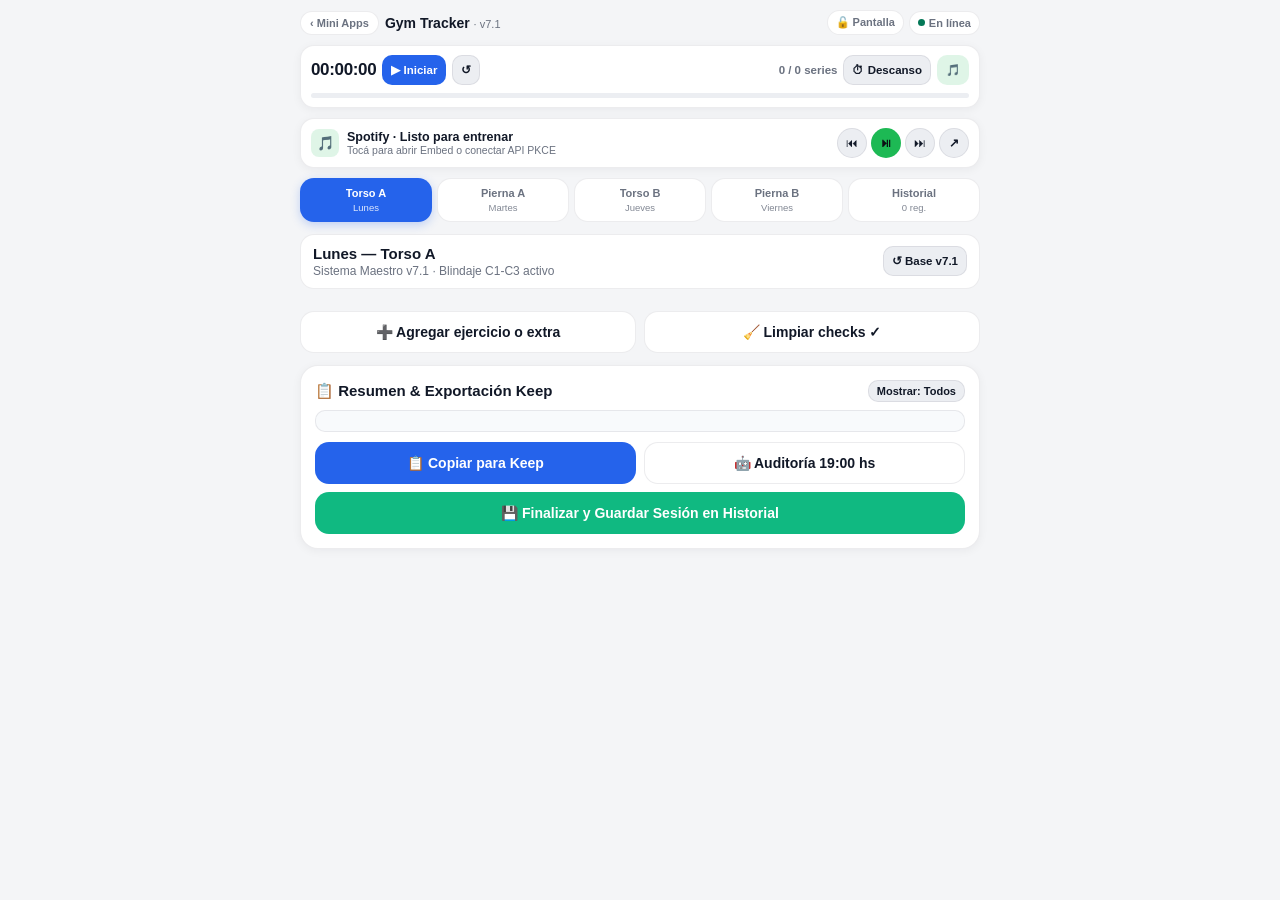
==== gym/index.html @ b0723c04 "Add 1-tap cache reset (?reset=1 and UI button) for MiniApps" ====
<!DOCTYPE html>
<html lang="es">
<head>
  <meta charset="utf-8">
  <meta name="viewport" content="width=device-width, initial-scale=1, maximum-scale=1, user-scalable=no, viewport-fit=cover">
  <meta name="apple-mobile-web-app-capable" content="yes">
  <meta name="apple-mobile-web-app-status-bar-style" content="black-translucent">
  <meta name="apple-mobile-web-app-title" content="Gym v7.1">
  <meta name="theme-color" content="#f4f5f7" media="(prefers-color-scheme: light)">
  <meta name="theme-color" content="#0f1115" media="(prefers-color-scheme: dark)">
  <link rel="apple-touch-icon" sizes="180x180" href="./icons/apple-touch-icon.png">
  <link rel="icon" type="image/svg+xml" href="./icons/icon.svg">
  <link rel="manifest" href="./manifest.json">
  <title>Gym Tracker — Sistema Maestro v7.1</title>
  <style>
    :root {
      --bg: #f4f5f7;
      --surface-bright: #ffffff;
      --surface-dim: #eceef2;
      --surface-card: #f8fafc;
      --on-surface: #111827;
      --on-surface-variant: #6b7280;
      --primary: #2563eb;
      --primary-strong: #1d4ed8;
      --accent-container: #dbeafe;
      --positive: #047857;
      --positive-bright: #10b981;
      --positive-container: #d1fae5;
      --warn: #b45309;
      --warn-container: #fef3c7;
      --error: #dc2626;
      --error-container: #fee2e2;
      --spotify: #1db954;
      --spotify-container: rgba(29, 185, 84, 0.14);
      --border: rgba(17, 24, 39, 0.08);
      --shadow: 0 2px 10px rgba(15, 23, 42, 0.05);
      --r-s: 10px;
      --r-m: 14px;
      --r-l: 18px;
      --r-full: 999px;
    }
    @media (prefers-color-scheme: dark) {
      :root {
        --bg: #0f1115;
        --surface-bright: #1a1d24;
        --surface-dim: #252932;
        --surface-card: #14171d;
        --on-surface: #f3f4f6;
        --on-surface-variant: #9ca3af;
        --primary: #60a5fa;
        --primary-strong: #3b82f6;
        --accent-container: rgba(37, 99, 235, 0.22);
        --positive: #34d399;
        --positive-bright: #10b981;
        --positive-container: rgba(6, 78, 59, 0.65);
        --warn: #fbbf24;
        --warn-container: rgba(180, 83, 9, 0.25);
        --error: #f87171;
        --error-container: rgba(127, 29, 29, 0.55);
        --spotify: #1ed760;
        --spotify-container: rgba(30, 215, 96, 0.16);
        --border: rgba(255, 255, 255, 0.08);
        --shadow: 0 4px 16px rgba(0, 0, 0, 0.35);
      }
    }

    * {
      box-sizing: border-box;
      -webkit-tap-highlight-color: transparent;
    }

    html, body {
      touch-action: manipulation;
      margin: 0;
      min-height: 100%;
      max-width: 100%;
      overflow-x: hidden;
      background: var(--bg);
      color: var(--on-surface);
      font-family: -apple-system, BlinkMacSystemFont, 'SF Pro Text', 'Segoe UI', Roboto, sans-serif;
    }

    body {
      padding:
        max(10px, env(safe-area-inset-top))
        max(10px, env(safe-area-inset-right))
        calc(108px + env(safe-area-inset-bottom))
        max(10px, env(safe-area-inset-left));
      -webkit-user-select: none;
      user-select: none;
    }

    input, textarea, select, pre {
      font-family: inherit;
      -webkit-user-select: text;
      user-select: text;
    }

    /* Prevent iOS Safari zoom on input focus */
    input, textarea, select {
      font-size: 16px;
      max-width: 100%;
    }

    .app-shell {
      width: 100%;
      max-width: 680px;
      margin: 0 auto;
    }

    /* Topbar */
    .topbar {
      display: flex;
      align-items: center;
      justify-content: space-between;
      gap: 6px;
      margin-bottom: 10px;
      min-width: 0;
    }
    .topbar-left {
      display: flex;
      align-items: center;
      gap: 6px;
      min-width: 0;
      flex: 1 1 0%;
    }
    .back-link {
      display: inline-flex;
      align-items: center;
      gap: 3px;
      padding: 5px 9px;
      border-radius: var(--r-full);
      background: var(--surface-bright);
      border: 1px solid var(--border);
      color: var(--on-surface-variant);
      text-decoration: none;
      font-size: 11px;
      font-weight: 600;
      flex-shrink: 0;
    }
    .app-heading {
      font-size: 14px;
      font-weight: 700;
      white-space: nowrap;
      overflow: hidden;
      text-overflow: ellipsis;
      min-width: 0;
    }
    .app-heading span {
      color: var(--on-surface-variant);
      font-weight: 500;
      font-size: 11px;
    }
    .topbar-right {
      display: flex;
      align-items: center;
      gap: 5px;
      flex-shrink: 0;
    }
    .pill-btn, .offline-pill {
      display: inline-flex;
      align-items: center;
      gap: 4px;
      padding: 5px 8px;
      border-radius: var(--r-full);
      background: var(--surface-bright);
      border: 1px solid var(--border);
      font-size: 11px;
      font-weight: 650;
      color: var(--on-surface-variant);
      cursor: pointer;
      white-space: nowrap;
    }
    .pill-btn.active {
      background: var(--positive-container);
      color: var(--positive);
      border-color: transparent;
    }
    .offline-dot {
      width: 7px;
      height: 7px;
      border-radius: 50%;
      background: var(--positive);
      flex-shrink: 0;
    }

    /* Sticky Session HUD */
    .session-hud {
      position: sticky;
      top: max(6px, env(safe-area-inset-top));
      z-index: 30;
      background: var(--surface-bright);
      border: 1px solid var(--border);
      border-radius: var(--r-m);
      padding: 9px 10px;
      margin-bottom: 10px;
      box-shadow: var(--shadow);
      backdrop-filter: blur(12px);
      max-width: 100%;
    }
    .hud-row {
      display: flex;
      align-items: center;
      justify-content: space-between;
      gap: 6px;
      flex-wrap: wrap;
    }
    .hud-timer-box {
      display: flex;
      align-items: center;
      gap: 6px;
    }
    .hud-clock {
      font-variant-numeric: tabular-nums;
      font-size: 17px;
      font-weight: 800;
      letter-spacing: -0.02em;
      color: var(--on-surface);
    }
    .hud-clock.running {
      color: var(--positive);
    }
    .hud-btn {
      border: 1px solid var(--border);
      background: var(--surface-dim);
      color: var(--on-surface);
      border-radius: var(--r-s);
      padding: 5px 8px;
      font-size: 11.5px;
      font-weight: 700;
      cursor: pointer;
      min-height: 30px;
      display: inline-flex;
      align-items: center;
      gap: 4px;
      white-space: nowrap;
    }
    .hud-btn.primary {
      background: var(--primary);
      color: #ffffff;
      border-color: transparent;
    }
    .hud-btn.spotify-mini {
      background: var(--spotify-container);
      color: var(--spotify);
      border-color: transparent;
    }
    .hud-stats {
      display: flex;
      align-items: center;
      gap: 6px;
      font-size: 11.5px;
      font-weight: 650;
      color: var(--on-surface-variant);
    }
    .hud-progress-track {
      height: 5px;
      background: var(--surface-dim);
      border-radius: var(--r-full);
      margin-top: 8px;
      overflow: hidden;
    }
    .hud-progress-fill {
      height: 100%;
      width: 0%;
      background: linear-gradient(90deg, var(--primary), var(--positive-bright));
      border-radius: var(--r-full);
      transition: width 0.25s ease;
    }

    /* Spotify Collapsible Drawer */
    .spotify-card {
      background: var(--surface-bright);
      border: 1px solid var(--border);
      border-radius: var(--r-m);
      padding: 9px 10px;
      margin-bottom: 10px;
      box-shadow: var(--shadow);
      max-width: 100%;
    }
    .spotify-bar {
      display: flex;
      align-items: center;
      justify-content: space-between;
      gap: 6px;
      min-width: 0;
    }
    .spotify-info {
      display: flex;
      align-items: center;
      gap: 8px;
      min-width: 0;
      flex: 1 1 0%;
    }
    .spotify-badge {
      width: 28px;
      height: 28px;
      border-radius: 8px;
      background: var(--spotify-container);
      color: var(--spotify);
      display: grid;
      place-items: center;
      font-size: 14px;
      flex-shrink: 0;
      overflow: hidden;
    }
    .spotify-badge img {
      width: 100%;
      height: 100%;
      object-fit: cover;
    }
    .spotify-meta {
      min-width: 0;
      flex: 1 1 0%;
    }
    .spotify-track {
      font-size: 12.5px;
      font-weight: 700;
      white-space: nowrap;
      overflow: hidden;
      text-overflow: ellipsis;
    }
    .spotify-sub {
      font-size: 10.5px;
      color: var(--on-surface-variant);
      white-space: nowrap;
      overflow: hidden;
      text-overflow: ellipsis;
    }
    .spotify-controls {
      display: flex;
      align-items: center;
      gap: 4px;
      flex-shrink: 0;
    }
    .sp-btn {
      width: 30px;
      height: 30px;
      border-radius: var(--r-full);
      border: 1px solid var(--border);
      background: var(--surface-dim);
      color: var(--on-surface);
      font-size: 12px;
      display: grid;
      place-items: center;
      cursor: pointer;
    }
    .sp-btn.play {
      background: var(--spotify);
      color: #0b0f14;
      border-color: transparent;
      font-weight: 800;
    }
    .sp-drawer {
      display: none;
      margin-top: 10px;
      padding-top: 10px;
      border-top: 1px solid var(--border);
    }
    .sp-drawer.open {
      display: block;
    }
    .sp-tabs {
      display: grid;
      grid-template-columns: repeat(3, 1fr);
      gap: 6px;
      margin-bottom: 10px;
    }
    .sp-tab {
      padding: 7px 6px;
      border-radius: var(--r-s);
      border: 1px solid var(--border);
      background: var(--surface-dim);
      color: var(--on-surface-variant);
      font-size: 11px;
      font-weight: 700;
      text-align: center;
      cursor: pointer;
    }
    .sp-tab.active {
      background: var(--spotify-container);
      color: var(--spotify);
      border-color: transparent;
    }
    .sp-panel {
      display: none;
      font-size: 12px;
      color: var(--on-surface-variant);
      line-height: 1.45;
    }
    .sp-panel.active {
      display: block;
    }
    .sp-input-row {
      display: flex;
      gap: 6px;
      margin: 8px 0;
    }
    .text-input {
      width: 100%;
      padding: 9px 11px;
      border-radius: var(--r-s);
      border: 1px solid var(--border);
      background: var(--surface-dim);
      color: var(--on-surface);
      font-size: 16px;
    }

    /* Day Navigation Tabs */
    .day-tabs {
      display: grid;
      grid-template-columns: repeat(5, minmax(0, 1fr));
      gap: 5px;
      margin-bottom: 12px;
      max-width: 100%;
    }
    .day-tab {
      display: flex;
      flex-direction: column;
      align-items: center;
      justify-content: center;
      padding: 8px 2px;
      border-radius: var(--r-m);
      border: 1px solid var(--border);
      background: var(--surface-bright);
      color: var(--on-surface-variant);
      cursor: pointer;
      min-width: 0;
      transition: transform 0.1s ease;
    }
    .day-tab:active {
      transform: scale(0.97);
    }
    .day-tab.active {
      background: var(--primary);
      color: #ffffff;
      border-color: transparent;
      box-shadow: 0 3px 10px rgba(37, 99, 235, 0.25);
    }
    .day-tab-title {
      font-size: 11px;
      font-weight: 750;
      line-height: 1.15;
      white-space: nowrap;
      overflow: hidden;
      text-overflow: ellipsis;
      max-width: 100%;
    }
    .day-tab-sub {
      font-size: 9.5px;
      opacity: 0.85;
      margin-top: 2px;
      white-space: nowrap;
    }

    /* Day Subheader */
    .day-banner {
      display: flex;
      align-items: center;
      justify-content: space-between;
      gap: 8px;
      background: var(--surface-bright);
      border: 1px solid var(--border);
      border-radius: var(--r-m);
      padding: 10px 12px;
      margin-bottom: 10px;
      min-width: 0;
    }
    .day-banner > div:first-child {
      min-width: 0;
      flex: 1 1 0%;
    }
    .day-banner h2 {
      margin: 0;
      font-size: 15px;
      font-weight: 800;
    }
    .day-banner p {
      margin: 2px 0 0;
      font-size: 12px;
      color: var(--on-surface-variant);
    }
    .day-actions {
      display: flex;
      gap: 6px;
      flex-shrink: 0;
    }

    /* Exercise Card */
    .ex-list {
      display: flex;
      flex-direction: column;
      gap: 10px;
    }
    .ex-card {
      background: var(--surface-bright);
      border: 1px solid var(--border);
      border-radius: var(--r-l);
      padding: 12px;
      box-shadow: var(--shadow);
      max-width: 100%;
      min-width: 0;
      transition: border-color 0.2s ease;
    }
    .ex-card.completed {
      border-color: var(--positive);
    }
    .ex-card.posture-card {
      border-left: 4px solid var(--primary);
    }
    .ex-header {
      display: flex;
      align-items: flex-start;
      justify-content: space-between;
      gap: 6px;
      min-width: 0;
    }
    .ex-title-wrap {
      display: flex;
      align-items: flex-start;
      gap: 8px;
      min-width: 0;
      flex: 1 1 0%;
    }
    .ex-order {
      min-width: 26px;
      height: 26px;
      border-radius: 8px;
      background: var(--accent-container);
      color: var(--primary);
      font-size: 11.5px;
      font-weight: 800;
      display: grid;
      place-items: center;
      flex-shrink: 0;
      margin-top: 1px;
    }
    .ex-card.completed .ex-order {
      background: var(--positive-container);
      color: var(--positive);
    }
    .ex-name-group {
      min-width: 0;
      flex: 1 1 0%;
      width: 0;
    }
    .ex-select {
      width: 100%;
      max-width: 100%;
      min-width: 0;
      background: transparent;
      border: none;
      padding: 0;
      color: var(--on-surface);
      font-size: 16px;
      font-weight: 800;
      line-height: 1.25;
      cursor: pointer;
      appearance: auto;
      text-overflow: ellipsis;
      overflow: hidden;
      white-space: nowrap;
    }
    .ex-summary-line {
      display: flex;
      align-items: center;
      flex-wrap: wrap;
      gap: 6px;
      margin-top: 4px;
    }
    .notation-badge {
      display: inline-flex;
      align-items: center;
      padding: 2px 8px;
      border-radius: var(--r-full);
      background: var(--surface-dim);
      color: var(--on-surface);
      font-size: 11px;
      font-weight: 750;
      font-variant-numeric: tabular-nums;
    }
    .ex-card.completed .notation-badge {
      background: var(--positive-container);
      color: var(--positive);
    }
    .bio-badge {
      display: inline-flex;
      align-items: center;
      padding: 2px 7px;
      border-radius: var(--r-full);
      background: var(--warn-container);
      color: var(--warn);
      font-size: 11px;
      font-weight: 700;
    }
    .ex-menu-btns {
      display: flex;
      gap: 4px;
      flex-shrink: 0;
    }
    .icon-mini-btn {
      width: 30px;
      height: 30px;
      border-radius: 8px;
      border: 1px solid var(--border);
      background: var(--surface-dim);
      color: var(--on-surface-variant);
      font-size: 13px;
      display: grid;
      place-items: center;
      cursor: pointer;
    }

    /* Variants Chips */
    .variant-strip {
      display: flex;
      flex-wrap: wrap;
      gap: 6px;
      margin-top: 9px;
    }
    .chip {
      padding: 6px 10px;
      border-radius: var(--r-full);
      border: 1px solid var(--border);
      background: var(--surface-dim);
      color: var(--on-surface-variant);
      font-size: 12px;
      font-weight: 650;
      cursor: pointer;
      line-height: 1.1;
    }
    .chip.active {
      background: var(--accent-container);
      color: var(--primary);
      border-color: var(--primary);
    }

    /* Ghost & Overload Coach Banner */
    .ghost-box {
      margin-top: 9px;
      padding: 8px 10px;
      border-radius: var(--r-s);
      background: var(--surface-card);
      border: 1px solid var(--border);
      font-size: 12px;
      line-height: 1.4;
    }
    .ghost-prev {
      color: var(--on-surface-variant);
      display: flex;
      align-items: center;
      justify-content: space-between;
      gap: 8px;
      flex-wrap: wrap;
    }
    .ghost-prev strong {
      color: var(--on-surface);
    }
    .delta-pill {
      margin-top: 4px;
      display: flex;
      align-items: center;
      justify-content: space-between;
      gap: 8px;
      flex-wrap: wrap;
      color: var(--positive);
      font-weight: 700;
    }
    .delta-pill.maintain {
      color: var(--primary);
    }
    .delta-apply-btn {
      border: none;
      background: var(--accent-container);
      color: var(--primary);
      padding: 3px 8px;
      border-radius: var(--r-full);
      font-size: 11px;
      font-weight: 700;
      cursor: pointer;
    }

    /* Weight + Mode + RIR Row */
    .controls-grid {
      display: grid;
      grid-template-columns: 1fr;
      gap: 9px;
      margin-top: 10px;
    }
    .weight-row {
      display: flex;
      align-items: center;
      justify-content: space-between;
      gap: 8px;
      flex-wrap: wrap;
      background: var(--surface-dim);
      padding: 8px 10px;
      border-radius: var(--r-m);
    }
    .stepper {
      display: flex;
      align-items: center;
      gap: 5px;
    }
    .step-btn {
      width: 36px;
      height: 36px;
      border-radius: var(--r-s);
      border: 1px solid var(--border);
      background: var(--surface-bright);
      color: var(--on-surface);
      font-size: 18px;
      font-weight: 700;
      display: grid;
      place-items: center;
      cursor: pointer;
    }
    .step-btn:active {
      transform: scale(0.94);
    }
    .weight-input {
      width: 72px;
      text-align: center;
      padding: 6px 4px;
      border-radius: var(--r-s);
      border: 1px solid var(--border);
      background: var(--surface-bright);
      color: var(--on-surface);
      font-size: 16px;
      font-weight: 800;
      font-variant-numeric: tabular-nums;
    }
    .unit-label {
      font-size: 12px;
      font-weight: 700;
      color: var(--on-surface-variant);
    }
    .mode-pills {
      display: flex;
      gap: 4px;
      flex-wrap: wrap;
    }
    .mode-pill {
      padding: 6px 9px;
      border-radius: var(--r-s);
      border: 1px solid var(--border);
      background: var(--surface-bright);
      color: var(--on-surface-variant);
      font-size: 11px;
      font-weight: 700;
      cursor: pointer;
    }
    .mode-pill.active {
      background: var(--primary);
      color: #ffffff;
      border-color: transparent;
    }

    /* Sets Grid */
    .sets-header {
      display: flex;
      align-items: center;
      justify-content: space-between;
      gap: 8px;
      margin-top: 10px;
      margin-bottom: 6px;
      flex-wrap: wrap;
    }
    .sets-title {
      font-size: 12px;
      font-weight: 750;
      color: var(--on-surface-variant);
      text-transform: uppercase;
      letter-spacing: 0.03em;
    }
    .sets-tools {
      display: flex;
      align-items: center;
      gap: 5px;
      flex-wrap: wrap;
    }
    .tiny-btn {
      padding: 4px 8px;
      border-radius: var(--r-s);
      border: 1px solid var(--border);
      background: var(--surface-dim);
      color: var(--on-surface);
      font-size: 11px;
      font-weight: 700;
      cursor: pointer;
    }
    .tiny-btn.active {
      background: var(--accent-container);
      color: var(--primary);
      border-color: var(--primary);
    }

    .sets-list {
      display: flex;
      flex-direction: column;
      gap: 6px;
    }
    .set-row {
      display: flex;
      align-items: center;
      justify-content: space-between;
      gap: 8px;
      padding: 6px 8px;
      border-radius: var(--r-s);
      background: var(--surface-card);
      border: 1px solid var(--border);
    }
    .set-row.done {
      background: var(--positive-container);
      border-color: rgba(16, 185, 129, 0.35);
    }
    .set-idx {
      font-size: 12px;
      font-weight: 800;
      color: var(--on-surface-variant);
      min-width: 26px;
    }
    .set-row.done .set-idx {
      color: var(--positive);
    }
    .set-controls {
      display: flex;
      align-items: center;
      gap: 6px;
      flex: 1;
      flex-wrap: wrap;
    }
    .rep-stepper {
      display: inline-flex;
      align-items: center;
      gap: 4px;
      background: var(--surface-bright);
      padding: 2px 4px;
      border-radius: var(--r-s);
      border: 1px solid var(--border);
    }
    .rep-btn {
      width: 30px;
      height: 30px;
      border: none;
      border-radius: 7px;
      background: var(--surface-dim);
      color: var(--on-surface);
      font-size: 16px;
      font-weight: 700;
      cursor: pointer;
      display: grid;
      place-items: center;
    }
    .rep-input {
      width: 42px;
      text-align: center;
      border: none;
      background: transparent;
      color: var(--on-surface);
      font-size: 16px;
      font-weight: 800;
      font-variant-numeric: tabular-nums;
      padding: 2px 0;
    }
    .set-weight-input {
      width: 58px;
      text-align: center;
      padding: 5px 4px;
      border-radius: 8px;
      border: 1px solid var(--border);
      background: var(--surface-bright);
      color: var(--on-surface);
      font-size: 16px;
      font-weight: 700;
    }
    .set-check {
      width: 40px;
      height: 36px;
      border-radius: var(--r-s);
      border: 1px solid var(--border);
      background: var(--surface-bright);
      color: var(--on-surface-variant);
      font-size: 16px;
      font-weight: 800;
      cursor: pointer;
      display: grid;
      place-items: center;
      flex-shrink: 0;
    }
    .set-row.done .set-check {
      background: var(--positive-bright);
      color: #ffffff;
      border-color: transparent;
    }

    /* RIR & Notes */
    .rir-row {
      display: flex;
      align-items: center;
      justify-content: space-between;
      gap: 8px;
      margin-top: 10px;
      flex-wrap: wrap;
    }
    .rir-label {
      font-size: 12px;
      font-weight: 750;
      color: var(--on-surface-variant);
    }
    .rir-pills {
      display: flex;
      gap: 4px;
      flex-wrap: wrap;
    }
    .rir-pill {
      padding: 5px 9px;
      border-radius: var(--r-full);
      border: 1px solid var(--border);
      background: var(--surface-dim);
      color: var(--on-surface-variant);
      font-size: 12px;
      font-weight: 700;
      cursor: pointer;
    }
    .rir-pill.active {
      background: var(--primary);
      color: #ffffff;
      border-color: transparent;
    }

    .notes-wrap {
      margin-top: 9px;
    }
    .quick-notes {
      display: flex;
      flex-wrap: wrap;
      gap: 5px;
      margin-bottom: 6px;
    }
    .qnote-chip {
      padding: 4px 8px;
      border-radius: var(--r-full);
      border: 1px solid var(--border);
      background: var(--surface-dim);
      color: var(--on-surface-variant);
      font-size: 11px;
      font-weight: 650;
      cursor: pointer;
    }
    .qnote-chip.active {
      background: var(--accent-container);
      color: var(--primary);
      border-color: var(--primary);
    }
    .notes-input {
      width: 100%;
      padding: 8px 10px;
      border-radius: var(--r-s);
      border: 1px solid var(--border);
      background: var(--surface-dim);
      color: var(--on-surface);
      font-size: 16px;
      resize: vertical;
      min-height: 40px;
    }
    .cue-box {
      margin-top: 8px;
      padding: 7px 10px;
      border-radius: var(--r-s);
      background: rgba(37, 99, 235, 0.08);
      color: var(--on-surface-variant);
      font-size: 12px;
      line-height: 1.4;
    }
    .cue-box strong {
      color: var(--primary);
    }

    /* Chin Tuck 5s Pacer */
    .hold-timer-row {
      display: flex;
      align-items: center;
      gap: 8px;
      margin-top: 8px;
    }

    /* Add Exercise Bar */
    .add-ex-row {
      display: flex;
      gap: 8px;
      margin: 12px 0;
    }
    .big-btn {
      flex: 1;
      padding: 12px 14px;
      border-radius: var(--r-m);
      border: 1px solid var(--border);
      background: var(--surface-bright);
      color: var(--on-surface);
      font-size: 14px;
      font-weight: 750;
      cursor: pointer;
      display: inline-flex;
      align-items: center;
      justify-content: center;
      gap: 6px;
    }
    .big-btn.primary {
      background: var(--primary);
      color: #ffffff;
      border-color: transparent;
    }
    .big-btn.positive {
      background: var(--positive-bright);
      color: #ffffff;
      border-color: transparent;
    }

    /* Export Card */
    .export-card {
      background: var(--surface-bright);
      border: 1px solid var(--border);
      border-radius: var(--r-l);
      padding: 14px;
      margin-top: 12px;
      box-shadow: var(--shadow);
    }
    .export-head {
      display: flex;
      align-items: center;
      justify-content: space-between;
      gap: 8px;
      flex-wrap: wrap;
      margin-bottom: 8px;
    }
    .export-head h3 {
      margin: 0;
      font-size: 15px;
      font-weight: 800;
    }
    .keep-preview {
      margin: 0 0 10px;
      padding: 10px;
      border-radius: var(--r-s);
      background: var(--surface-card);
      border: 1px solid var(--border);
      font-family: ui-monospace, SFMono-Regular, Menlo, Consolas, monospace;
      font-size: 12px;
      line-height: 1.45;
      white-space: pre-wrap;
      word-break: break-word;
      max-height: 260px;
      overflow-y: auto;
      color: var(--on-surface);
    }
    .export-btns {
      display: grid;
      grid-template-columns: 1fr 1fr;
      gap: 8px;
    }
    .export-btns .full {
      grid-column: 1 / -1;
    }

    /* Floating Rest Timer */
    .rest-bar {
      position: fixed;
      left: 50%;
      bottom: calc(10px + env(safe-area-inset-bottom));
      transform: translateX(-50%);
      width: calc(100% - 24px);
      max-width: 656px;
      background: #111827;
      color: #f9fafb;
      border: 1px solid rgba(255, 255, 255, 0.14);
      border-radius: var(--r-l);
      padding: 10px 12px;
      box-shadow: 0 10px 30px rgba(0, 0, 0, 0.45);
      z-index: 50;
      display: none;
    }
    .rest-bar.visible {
      display: block;
    }
    .rest-bar.done-flash {
      background: #065f46;
      border-color: #34d399;
    }
    .rest-inner {
      display: flex;
      align-items: center;
      justify-content: space-between;
      gap: 10px;
    }
    .rest-time {
      font-size: 24px;
      font-weight: 850;
      font-variant-numeric: tabular-nums;
      line-height: 1;
    }
    .rest-label {
      font-size: 11px;
      color: #cbd5e1;
      margin-top: 2px;
      white-space: nowrap;
      overflow: hidden;
      text-overflow: ellipsis;
      max-width: 190px;
    }
    .rest-actions {
      display: flex;
      align-items: center;
      gap: 5px;
    }
    .rest-btn {
      padding: 7px 10px;
      border-radius: var(--r-s);
      border: 1px solid rgba(255, 255, 255, 0.16);
      background: rgba(255, 255, 255, 0.12);
      color: #ffffff;
      font-size: 12px;
      font-weight: 750;
      cursor: pointer;
    }
    .rest-progress {
      height: 4px;
      background: rgba(255, 255, 255, 0.15);
      border-radius: var(--r-full);
      margin-top: 8px;
      overflow: hidden;
    }
    .rest-progress-bar {
      height: 100%;
      background: #34d399;
      width: 100%;
      transition: width 0.25s linear;
    }

    /* History View */
    .history-card {
      background: var(--surface-bright);
      border: 1px solid var(--border);
      border-radius: var(--r-m);
      padding: 12px;
      margin-bottom: 10px;
      box-shadow: var(--shadow);
    }
    .history-top {
      display: flex;
      justify-content: space-between;
      align-items: flex-start;
      gap: 8px;
    }

    /* Modals */
    .modal-backdrop {
      position: fixed;
      inset: 0;
      background: rgba(0, 0, 0, 0.62);
      z-index: 60;
      display: none;
      align-items: flex-end;
      justify-content: center;
      padding: 12px;
    }
    .modal-backdrop.open {
      display: flex;
    }
    .modal-sheet {
      width: 100%;
      max-width: 640px;
      max-height: 85vh;
      overflow-y: auto;
      background: var(--surface-bright);
      border-radius: var(--r-l);
      border: 1px solid var(--border);
      padding: 16px;
      box-shadow: var(--shadow);
    }
    .modal-head {
      display: flex;
      align-items: center;
      justify-content: space-between;
      margin-bottom: 12px;
    }
    .modal-head h3 {
      margin: 0;
      font-size: 16px;
      font-weight: 800;
    }
    .catalog-item {
      display: flex;
      align-items: center;
      justify-content: space-between;
      gap: 10px;
      padding: 10px;
      border-radius: var(--r-s);
      background: var(--surface-dim);
      margin-bottom: 7px;
      cursor: pointer;
    }
    .toast {
      position: fixed;
      top: calc(16px + env(safe-area-inset-top));
      left: 50%;
      transform: translateX(-50%);
      background: #111827;
      color: #ffffff;
      padding: 9px 14px;
      border-radius: var(--r-full);
      font-size: 13px;
      font-weight: 700;
      z-index: 80;
      box-shadow: 0 6px 20px rgba(0,0,0,0.35);
      display: none;
    }
    .toast.show {
      display: block;
    }
  </style>
</head>
<body>
  <div class="toast" id="toast"></div>

  <main class="app-shell">
    <!-- Topbar -->
    <header class="topbar">
      <div class="topbar-left">
        <a class="back-link" href="../index.html">‹ Mini Apps</a>
        <div class="app-heading">Gym Tracker <span>· v7.1</span></div>
      </div>
      <div class="topbar-right">
        <button class="pill-btn" id="wakelock-btn" type="button" title="Mantener pantalla encendida">🔓 Pantalla</button>
        <div class="offline-pill">
          <span class="offline-dot" id="offline-dot"></span>
          <span id="offline-text">En línea</span>
        </div>
      </div>
    </header>

    <!-- Sticky Session HUD -->
    <section class="session-hud" aria-label="Control de entrenamiento en vivo">
      <div class="hud-row">
        <div class="hud-timer-box">
          <span class="hud-clock" id="workout-clock">00:00:00</span>
          <button class="hud-btn primary" id="wt-toggle-btn" type="button">▶ Iniciar</button>
          <button class="hud-btn" id="wt-reset-btn" type="button" title="Reiniciar reloj">↺</button>
        </div>
        <div class="hud-stats">
          <span id="hud-sets-count">0 / 0 series</span>
          <button class="hud-btn" id="manual-rest-btn" type="button">⏱ Descanso</button>
          <button class="hud-btn spotify-mini" id="sp-drawer-toggle" type="button">🎵</button>
        </div>
      </div>
      <div class="hud-progress-track">
        <div class="hud-progress-fill" id="hud-progress-fill"></div>
      </div>
    </section>

    <!-- Spotify Widget -->
    <section class="spotify-card" aria-label="Control de Spotify">
      <div class="spotify-bar">
        <div class="spotify-info" id="sp-toggle-area" style="cursor:pointer;">
          <div class="spotify-badge" id="sp-art">🎵</div>
          <div class="spotify-meta">
            <div class="spotify-track" id="sp-track-name">Spotify · Listo para entrenar</div>
            <div class="spotify-sub" id="sp-track-sub">Tocá para abrir Embed o conectar API PKCE</div>
          </div>
        </div>
        <div class="spotify-controls">
          <button class="sp-btn" id="sp-prev-btn" type="button" title="Anterior">⏮</button>
          <button class="sp-btn play" id="sp-play-btn" type="button" title="Play / Pausa">⏯</button>
          <button class="sp-btn" id="sp-next-btn" type="button" title="Siguiente">⏭</button>
          <a class="sp-btn" href="spotify://" title="Abrir App Spotify" style="text-decoration:none;font-size:12px;font-weight:800;">↗</a>
        </div>
      </div>

      <div class="sp-drawer" id="sp-drawer">
        <div class="sp-tabs">
          <button class="sp-tab active" data-sp-tab="embed" type="button">🎧 Player Embebido</button>
          <button class="sp-tab" data-sp-tab="api" type="button">🔗 Control API PKCE</button>
          <button class="sp-tab" data-sp-tab="app" type="button">📱 App Nativa</button>
        </div>

        <div class="sp-panel active" id="sp-panel-embed">
          <div>Pegá el link de tu playlist o álbum de Spotify para reproducir/cambiar temas directo acá (funciona sin Client ID):</div>
          <div class="sp-input-row">
            <input class="text-input" id="sp-embed-url-input" type="url" placeholder="https://open.spotify.com/playlist/..." />
            <button class="hud-btn primary" id="sp-embed-save-btn" type="button">Cargar</button>
          </div>
          <div style="display:flex;gap:6px;flex-wrap:wrap;margin-bottom:8px;">
            <button class="tiny-btn" data-sp-preset="https://open.spotify.com/playlist/37i9dQZF1DX76Wlfdnj7AP" type="button">🔥 Beast Mode</button>
            <button class="tiny-btn" data-sp-preset="https://open.spotify.com/playlist/37i9dQZF1DX0XUsuxWHRQd" type="button">⚡ Rap Caviar</button>
            <button class="tiny-btn" data-sp-preset="https://open.spotify.com/playlist/37i9dQZF1DXdxcBWuJkbcy" type="button">🏋️ Cardio / Rock</button>
          </div>
          <div id="sp-embed-container"></div>
        </div>

        <div class="sp-panel" id="sp-panel-api">
          <div>Control real de tu iPhone (<code>⏮ / ⏯ / ⏭</code> y canción en vivo con Spotify Premium). Creá una app gratis en <strong>developer.spotify.com</strong> con esta Redirect URI exacta:</div>
          <div class="sp-input-row">
            <input class="text-input" id="sp-redirect-uri" type="text" readonly />
            <button class="hud-btn" id="sp-copy-uri-btn" type="button">Copiar URI</button>
          </div>
          <div class="sp-input-row">
            <input class="text-input" id="sp-client-id-input" type="text" placeholder="Pegá tu Spotify Client ID..." />
            <button class="hud-btn primary" id="sp-connect-btn" type="button">Conectar</button>
          </div>
          <div id="sp-api-status" style="display:flex;align-items:center;justify-content:space-between;gap:8px;flex-wrap:wrap;margin-top:6px;">
            <span id="sp-api-status-text">Sin conectar</span>
            <div style="display:flex;gap:6px;">
              <button class="tiny-btn" id="sp-refresh-btn" type="button">↻ Actualizar tema</button>
              <button class="tiny-btn" id="sp-disconnect-btn" type="button">Desconectar</button>
            </div>
          </div>
        </div>

        <div class="sp-panel" id="sp-panel-app">
          <p style="margin:0 0 8px;">En iOS Safari, si tenés música sonando en la app de Spotify, podés saltar directo para elegir tema y volver con la flecha superior izquierda de iOS:</p>
          <a class="big-btn" href="spotify://" style="text-decoration:none;color:var(--spotify);border-color:var(--spotify);">🎵 Abrir App de Spotify</a>
        </div>
      </div>
    </section>

    <!-- Day Tabs -->
    <nav class="day-tabs" aria-label="Días de entrenamiento">
      <button class="day-tab active" data-day="torso_a" type="button">
        <span class="day-tab-title">Torso A</span>
        <span class="day-tab-sub">Lunes</span>
      </button>
      <button class="day-tab" data-day="pierna_a" type="button">
        <span class="day-tab-title">Pierna A</span>
        <span class="day-tab-sub">Martes</span>
      </button>
      <button class="day-tab" data-day="torso_b" type="button">
        <span class="day-tab-title">Torso B</span>
        <span class="day-tab-sub">Jueves</span>
      </button>
      <button class="day-tab" data-day="pierna_b" type="button">
        <span class="day-tab-title">Pierna B</span>
        <span class="day-tab-sub">Viernes</span>
      </button>
      <button class="day-tab" data-day="history" type="button">
        <span class="day-tab-title">Historial</span>
        <span class="day-tab-sub" id="hist-tab-count">0 reg.</span>
      </button>
    </nav>

    <!-- Main Workout View -->
    <section id="workout-view">
      <div class="day-banner">
        <div>
          <h2 id="day-title">Lunes — Torso A</h2>
          <p id="day-subtitle">Sistema Maestro v7.1 · Blindaje C1-C3 activo</p>
        </div>
        <div class="day-actions">
          <button class="hud-btn" id="reset-day-btn" type="button" title="Restaurar rutina base del día">↺ Base v7.1</button>
        </div>
      </div>

      <div class="ex-list" id="ex-list"></div>

      <div class="add-ex-row">
        <button class="big-btn" id="open-catalog-btn" type="button">➕ Agregar ejercicio o extra</button>
        <button class="big-btn" id="clear-checks-btn" type="button">🧹 Limpiar checks ✓</button>
      </div>

      <!-- Export & Finish Card -->
      <section class="export-card" aria-label="Exportar entrenamiento">
        <div class="export-head">
          <h3>📋 Resumen &amp; Exportación Keep</h3>
          <button class="tiny-btn" id="export-mode-toggle" type="button">Mostrar: Todos</button>
        </div>
        <pre class="keep-preview" id="keep-preview"></pre>
        <div class="export-btns">
          <button class="big-btn primary" id="copy-keep-btn" type="button">📋 Copiar para Keep</button>
          <button class="big-btn" id="copy-audit-btn" type="button">🤖 Auditoría 19:00 hs</button>
          <button class="big-btn positive full" id="finish-workout-btn" type="button">💾 Finalizar y Guardar Sesión en Historial</button>
        </div>
      </section>
    </section>

    <!-- History View -->
    <section id="history-view" style="display:none;">
      <div class="day-banner">
        <div>
          <h2>📚 Historial de Sesiones</h2>
          <p>Alimenta el "Fantasma / Última vez" y tus saltos en SportClub.</p>
        </div>
        <div class="day-actions">
          <button class="hud-btn" id="export-json-btn" type="button">⬇ Backup</button>
          <label class="hud-btn" style="cursor:pointer;">
            ⬆ Importar
            <input type="file" id="import-json-input" accept="application/json" style="display:none;">
          </label>
        </div>
      </div>
      <div id="history-list"></div>
    </section>
  </main>

  <!-- Floating Rest Timer Bar -->
  <aside class="rest-bar" id="rest-bar" aria-live="polite">
    <div class="rest-inner">
      <div>
        <div class="rest-time" id="rest-time-display">01:30</div>
        <div class="rest-label" id="rest-ex-label">Descanso activo</div>
      </div>
      <div class="rest-actions">
        <button class="rest-btn" id="rest-minus-btn" type="button">-15s</button>
        <button class="rest-btn" id="rest-plus-btn" type="button">+15s</button>
        <button class="rest-btn" id="rest-restart-btn" type="button">↻</button>
        <button class="rest-btn" id="rest-stop-btn" type="button">✕</button>
      </div>
    </div>
    <div class="rest-progress">
      <div class="rest-progress-bar" id="rest-progress-bar"></div>
    </div>
  </aside>

  <!-- Add Exercise Modal -->
  <div class="modal-backdrop" id="catalog-modal" role="dialog" aria-modal="true" aria-labelledby="catalog-title">
    <div class="modal-sheet">
      <div class="modal-head">
        <h3 id="catalog-title">➕ Agregar Ejercicio al Día</h3>
        <button class="hud-btn" id="close-catalog-btn" type="button">Cerrar ✕</button>
      </div>
      <div style="margin-bottom:10px;padding:10px;border-radius:12px;background:var(--surface-dim);">
        <div style="font-size:12px;font-weight:750;margin-bottom:6px;">Crear ejercicio personalizado rápido:</div>
        <div style="display:flex;gap:6px;">
          <input class="text-input" id="custom-ex-name" type="text" placeholder="Ej: Remo Gironda en Polea..." />
          <button class="hud-btn primary" id="add-custom-ex-btn" type="button">Sumar</button>
        </div>
      </div>
      <div style="font-size:12px;font-weight:750;color:var(--on-surface-variant);margin-bottom:8px;">Catálogo Sistema Maestro (v7.1 + Extras):</div>
      <div id="catalog-list"></div>
    </div>
  </div>

  <script>
    (function () {
      'use strict';

      // ============================================================
      // 1. CATALOGO MAESTRO & RUTINA v7.1 (SPORTCLUB PERGAMINO)
      // ============================================================
      const QUICK_NOTES = [
        { key: 'straps', label: '🔗 Con Straps', text: 'Con Straps' },
        { key: 'clean', label: '✅ Técnica limpia', text: 'Técnica limpia' },
        { key: 'up', label: '🔼 Subir peso próx.', text: 'Subir peso próxima' },
        { key: 'hold', label: '🎯 Mantener peso', text: 'Mantener peso' },
        { key: 'neck', label: '⚠️ Tensión cuello', text: 'Alerta tensión cuello/trapecio' },
        { key: 'bit', label: '🦵 Rodilla / BIT ok', text: 'Rodilla/BIT sin molestias' }
      ];

      const RIR_OPTIONS = ['0', '1', '1-2', '2', '3', 'Control'];
      const WEIGHT_MODES = [
        { id: 'total', label: 'Peso total', short: 'kg total' },
        { id: 'per_side', label: 'De cada lado', short: 'kg c/lado' },
        { id: 'bodyweight', label: 'Peso corporal', short: 'corporal' },
        { id: 'ankle', label: 'Tobillera', short: 'tobillera' }
      ];

      // Catalog of exercises with variants & equipment jump rules
      const EXERCISE_CATALOG = {
        chin_tuck: {
          id: 'chin_tuck',
          name: 'Ejercicio de Cuello: Chin Tuck (Doble Mentón)',
          isPosture: true,
          repMin: 10,
          repMax: 10,
          defaultSets: [10, 10, 10],
          defaultWeight: 0,
          defaultMode: 'bodyweight',
          step: 0,
          equipType: 'corporal',
          defaultRir: 'Control',
          restSec: 45,
          badges: ['🛡️ Puesto #0 Obligatorio', '⏱ 5 s por rep'],
          cue: 'Obligatorio primero antes de cualquier ejercicio. Activa largo del cuello e inhibe C1-C3. Sostener 5 seg cada repetición.',
          refS7: '3 × 10 reps (5 s c/u) · Peso corporal',
          variants: [
            { name: 'Acostado / Colchoneta (5s)', mode: 'bodyweight', weight: 0, step: 0 },
            { name: 'De pie contra pared (5s)', mode: 'bodyweight', weight: 0, step: 0 }
          ]
        },
        press_inclinado_manc: {
          id: 'press_inclinado_manc',
          name: 'Press Inclinado con Mancuernas (30°)',
          repMin: 8,
          repMax: 10,
          defaultSets: [8, 8, 8],
          defaultWeight: 22.5,
          defaultMode: 'per_side',
          step: 2.5,
          equipType: 'mancuernas',
          defaultRir: '1-2',
          restSec: 120,
          badges: ['Puesto #1 · 100% energía'],
          cue: 'Escápulas deprimidas, codos a 45°, nuca apoyada y relajada.',
          refS7: 'S7: 20 kg c/u · 3×10-10-10 → Objetivo: 22,5 kg c/u · 3×8 parejo',
          variants: [
            { name: 'Mancuernas (30°)', mode: 'per_side', weight: 22.5, step: 2.5 },
            { name: 'Multipower (30°)', mode: 'total', weight: 45, step: 3.5 },
            { name: 'Plano con Mancuernas', mode: 'per_side', weight: 20, step: 2.5 },
            { name: 'Plano con Barra', mode: 'total', weight: 50, step: 3.5 }
          ]
        },
        press_inclinado_multi: {
          id: 'press_inclinado_multi',
          name: 'Press Inclinado en Multipower (30°)',
          repMin: 8,
          repMax: 10,
          defaultSets: [8, 8, 8],
          defaultWeight: 45,
          defaultMode: 'total',
          step: 3.5,
          equipType: 'barra (+1,75 kg/lado)',
          defaultRir: '1-2',
          restSec: 120,
          badges: ['Puesto #1 · En discos'],
          cue: 'Puesto #1 fresco al 100% de energía. Al lograr 3×10 pasa a 48,5 kg (+1,75 kg/lado).',
          refS7: 'S7: 45 kg en discos · 3×8-8-6 → Objetivo: 45 kg · 3×8 parejo',
          variants: [
            { name: 'Multipower (30°)', mode: 'total', weight: 45, step: 3.5 },
            { name: 'Con Mancuernas (30°)', mode: 'per_side', weight: 22.5, step: 2.5 },
            { name: 'Press Plano Barra/Manc.', mode: 'total', weight: 50, step: 3.5 }
          ]
        },
        elev_laterales_polea: {
          id: 'elev_laterales_polea',
          name: 'Elevaciones Laterales en Polea Baja',
          repMin: 10,
          repMax: 12,
          defaultSets: [11, 11, 11, 11],
          defaultWeight: 10,
          defaultMode: 'per_side',
          step: 5,
          equipType: 'polea',
          defaultRir: '1-2',
          restSec: 60,
          badges: ['Plano escapular 20-30°'],
          cue: 'Con muñequera, brazo 20-30° adelante (plano escapular) y frenar a 80° sin encoger trapecio.',
          refS7: 'S7: 10 kg · 4×10-10-10-10 → Objetivo: 10 kg · 4×11 parejo',
          variants: [
            { name: 'Cintura c/muñequera', mode: 'per_side', weight: 10, step: 5 },
            { name: 'Cadera c/muñequera', mode: 'per_side', weight: 10, step: 5 },
            { name: 'Polea c/manija', mode: 'per_side', weight: 10, step: 5 },
            { name: 'Con Mancuernas', mode: 'per_side', weight: 7.5, step: 2.5 }
          ]
        },
        remo_esternal: {
          id: 'remo_esternal',
          name: 'Remo en Máquina con Apoyo Esternal',
          repMin: 10,
          repMax: 12,
          defaultSets: [12, 12, 12],
          defaultWeight: 52,
          defaultMode: 'total',
          step: 7,
          equipType: 'máquina bloques',
          defaultRir: '1-2',
          restSec: 90,
          badges: ['🔗 Usar Straps', '🛡️ Pecho Pos. 1'],
          cue: 'Almohadilla de pecho en Posición 1 para proteger C1-C3. Usar straps para anular fatiga de antebrazo. Pausa 1 s atrás.',
          refS7: 'S7: 52 kg · 3×12-12-10 → Objetivo: 52 kg · 3×12 parejo',
          variants: [
            { name: 'Agarre Neutro (Pos. 1)', mode: 'total', weight: 52, step: 7 },
            { name: 'Agarre Prono (Pos. 1)', mode: 'total', weight: 52, step: 7 },
            { name: 'Polea Baja Gironda (Triángulo)', mode: 'total', weight: 50, step: 5 },
            { name: 'Mancuerna Unilateral Banco 45°', mode: 'per_side', weight: 17.5, step: 2.5 }
          ]
        },
        pec_deck: {
          id: 'pec_deck',
          name: 'Pec-Deck Pectoral (Vuelos en Máquina)',
          repMin: 12,
          repMax: 15,
          defaultSets: [13, 13, 13],
          defaultWeight: 32,
          defaultMode: 'total',
          step: 7,
          equipType: 'máquina bloques',
          defaultRir: '1-2',
          restSec: 75,
          badges: ['⚙️ Brazos 4 / Asiento 5'],
          cue: 'Ajuste: Brazos en Posición 4, Asiento en Posición 5. Guiar desde bíceps con codos levemente hacia abajo. Hombros bajos, frenar en línea del torso.',
          refS7: 'S7: 32 kg · 3×12-12-12 → Objetivo: 32 kg · 3×13 parejo',
          variants: [
            { name: 'Brazos Pos. 4 / Asiento Pos. 5', mode: 'total', weight: 32, step: 7 },
            { name: 'Cruces en Polea Baja', mode: 'per_side', weight: 10, step: 5 },
            { name: 'Cruces en Polea Media', mode: 'per_side', weight: 11, step: 5 }
          ]
        },
        cruces_polea_baja: {
          id: 'cruces_polea_baja',
          name: 'Cruces en Polea Baja (Foco Clavicular)',
          repMin: 10,
          repMax: 12,
          defaultSets: [11, 11, 11],
          defaultWeight: 10,
          defaultMode: 'per_side',
          step: 5,
          equipType: 'polea',
          defaultRir: '1-2',
          restSec: 75,
          badges: ['Foco clavicular'],
          cue: 'Trayectoria ascendente hacia clavícula/mentón sin encoger hombros.',
          refS7: 'S7: 10 kg/lado · 3×10 → Objetivo: 10 kg/lado · 3×11 parejo',
          variants: [
            { name: 'Polea Baja Ascendente', mode: 'per_side', weight: 10, step: 5 },
            { name: 'Polea Media', mode: 'per_side', weight: 11, step: 5 },
            { name: 'Pec-Deck Pectoral', mode: 'total', weight: 32, step: 7 }
          ]
        },
        jalon_pecho: {
          id: 'jalon_pecho',
          name: 'Jalón al Pecho',
          repMin: 10,
          repMax: 12,
          defaultSets: [11, 11, 11],
          defaultWeight: 66,
          defaultMode: 'total',
          step: 7,
          equipType: 'máquina bloques',
          defaultRir: '1-2',
          restSec: 90,
          badges: ['🔗 Usar Straps'],
          cue: 'Usar straps obligatorios. Manos como ganchos, llevar al esternón deprimiendo escápulas en rango de 10-12 reps.',
          refS7: 'S7: 66 kg · 3×10-10-10 → Objetivo: 66 kg · 3×11 parejo',
          variants: [
            { name: 'Máquina Fija (Agarre Neutro)', mode: 'total', weight: 66, step: 7 },
            { name: 'Polea Agarre Neutro Cerrado', mode: 'total', weight: 52, step: 5 },
            { name: 'Polea Prono Ancho', mode: 'total', weight: 52, step: 5 },
            { name: 'Polea Triángulo', mode: 'total', weight: 52, step: 5 },
            { name: 'Dominadas (Agarre Neutro)', mode: 'bodyweight', weight: 0, step: 2.5 },
            { name: 'Dominadas (Agarre Prono)', mode: 'bodyweight', weight: 0, step: 2.5 },
            { name: 'Dominadas (Agarre Ancho)', mode: 'bodyweight', weight: 0, step: 2.5 }
          ]
        },
        dominadas: {
          id: 'dominadas',
          name: 'Dominadas',
          repMin: 8,
          repMax: 12,
          defaultSets: [10, 10, 10],
          defaultWeight: 0,
          defaultMode: 'bodyweight',
          step: 2.5,
          equipType: 'corporal / lastre',
          defaultRir: '1-2',
          restSec: 120,
          badges: ['🔗 Usar Straps', '🛡️ Cuello neutro'],
          cue: 'Hombros deprimidos antes de iniciar el tirón; sin balanceo ni hiperextender el cuello al subir.',
          refS7: 'Alternativa de tracción vertical · Peso corporal o lastre',
          variants: [
            { name: 'Agarre Neutro', mode: 'bodyweight', weight: 0, step: 2.5 },
            { name: 'Agarre Prono', mode: 'bodyweight', weight: 0, step: 2.5 },
            { name: 'Agarre Ancho', mode: 'bodyweight', weight: 0, step: 2.5 }
          ]
        },
        curl_barra_w: {
          id: 'curl_barra_w',
          name: 'Curl de Bíceps con Barra W Parado',
          repMin: 8,
          repMax: 10,
          defaultSets: [9, 9, 9],
          defaultWeight: 5,
          defaultMode: 'per_side',
          step: 1.75,
          equipType: 'discos barra',
          defaultRir: '1-2',
          restSec: 60,
          badges: ['~18 kg total con barra'],
          cue: 'Énfasis masa general y cabeza corta. Parado con espalda neutra y codos pegados a costillas.',
          refS7: 'S7: 5 kg/lado · 4×8 → Objetivo: 5 kg/lado · 3×9 parejo',
          variants: [
            { name: 'Agarre Estándar (Parado)', mode: 'per_side', weight: 5, step: 1.75 },
            { name: 'Agarre Estrecho (Parado)', mode: 'per_side', weight: 5, step: 1.75 },
            { name: 'Banco Scott c/Barra W (Banco alto)', mode: 'per_side', weight: 5, step: 1.75 },
            { name: 'Polea Baja Brazo Atrás', mode: 'per_side', weight: 10, step: 2.5 },
            { name: 'Mancuernas Alternado', mode: 'per_side', weight: 10, step: 2.5 }
          ]
        },
        curl_polea_atras: {
          id: 'curl_polea_atras',
          name: 'Curl de Bíceps en Polea Baja Brazo Atrás',
          repMin: 10,
          repMax: 12,
          defaultSets: [11, 11, 11],
          defaultWeight: 10,
          defaultMode: 'per_side',
          step: 2.5,
          equipType: 'polea',
          defaultRir: '1-2',
          restSec: 60,
          badges: ['Cabeza larga (pico)'],
          cue: 'Codo levemente detrás del torso para estirar al máximo la cabeza larga sin tensión cervical.',
          refS7: 'S7: 10 a 12,5 kg Polea (3×10-12) o Barra W Estrecho 5 kg/lado (3×9)',
          variants: [
            { name: 'Polea Baja Brazo Atrás', mode: 'per_side', weight: 10, step: 2.5 },
            { name: 'Barra W Agarre Estrecho', mode: 'per_side', weight: 5, step: 1.75 },
            { name: 'Barra W Agarre Estándar', mode: 'per_side', weight: 5, step: 1.75 },
            { name: 'Banco Scott (Banco alto)', mode: 'per_side', weight: 5, step: 1.75 }
          ]
        },
        curl_martillo: {
          id: 'curl_martillo',
          name: 'Curl Martillo con Mancuernas Parado',
          repMin: 10,
          repMax: 12,
          defaultSets: [10, 10],
          defaultWeight: 10,
          defaultMode: 'per_side',
          step: 2.5,
          equipType: 'mancuernas',
          defaultRir: '1-2',
          restSec: 60,
          badges: ['Braquial + Braquiorradial'],
          cue: 'Agarre neutro sin balanceo ni impulso lumbar.',
          refS7: 'S7: 10 kg c/u · 2×10-10',
          variants: [
            { name: 'Mancuernas Parado', mode: 'per_side', weight: 10, step: 2.5 },
            { name: 'Polea Baja con Soga', mode: 'total', weight: 20, step: 5 },
            { name: 'Mancuernas Sentado', mode: 'per_side', weight: 10, step: 2.5 }
          ]
        },
        triceps_polea_alta: {
          id: 'triceps_polea_alta',
          name: 'Extensión de Tríceps en Polea Alta',
          repMin: 10,
          repMax: 12,
          defaultSets: [12, 12, 12, 12],
          defaultWeight: 25,
          defaultMode: 'total',
          step: 5,
          equipType: 'polea',
          defaultRir: '1-2',
          restSec: 90,
          badges: ['Cabeza larga + medial'],
          cue: 'Dar 1 paso atrás, iniciar llevando codos a costillas y abrir soga 1 s abajo. Pausa 90 s.',
          refS7: 'S7: 25 kg · 3×12-12-10 → Objetivo: 25 kg · 4×12 parejo',
          variants: [
            { name: 'Con Soga (Cabeza Larga + Medial)', mode: 'total', weight: 25, step: 5 },
            { name: 'Con Barra Plana', mode: 'total', weight: 40, step: 5 },
            { name: 'Con Barra V', mode: 'total', weight: 35, step: 5 },
            { name: 'Unilateral', mode: 'per_side', weight: 10, step: 5 },
            { name: 'Sobre la Cabeza en Polea', mode: 'total', weight: 15, step: 5 }
          ]
        },
        triceps_sobre_cabeza: {
          id: 'triceps_sobre_cabeza',
          name: 'Extensión de Tríceps sobre la Cabeza en Polea',
          repMin: 10,
          repMax: 12,
          defaultSets: [12, 12],
          defaultWeight: 15,
          defaultMode: 'total',
          step: 5,
          equipType: 'polea',
          defaultRir: '1-2',
          restSec: 60,
          badges: ['Estiramiento cabeza larga'],
          cue: 'Polea a altura media/hombro (de espaldas a la torre), codos a 45° y cuello neutro.',
          refS7: 'S7: 15 a 20 kg · 2×12 parejo',
          variants: [
            { name: 'Polea Altura Media/Hombro c/Soga', mode: 'total', weight: 15, step: 5 },
            { name: 'Unilateral en Polea', mode: 'per_side', weight: 10, step: 5 },
            { name: 'Con Barra', mode: 'total', weight: 15, step: 5 }
          ]
        },
        deltoides_post: {
          id: 'deltoides_post',
          name: 'Deltoides Posterior',
          repMin: 12,
          repMax: 15,
          defaultSets: [12, 12, 12],
          defaultWeight: 25,
          defaultMode: 'total',
          step: 7,
          equipType: 'máquina bloques',
          defaultRir: '1-2',
          restSec: 75,
          badges: ['🛡️ Prohibido apoyar pera (C1-C3)'],
          cue: 'Peck-Deck: apoyar esternón (prohibido apoyar pera). Face Pull: polea al cuello, pulgares atrás 1 s y doble mentón.',
          refS7: 'S7: 25-32 kg (Peck-Deck) / 15-18 kg (Face Pull) · 3×12',
          variants: [
            { name: 'Pájaros Peck-Deck Inverso (Esternón)', mode: 'total', weight: 25, step: 7 },
            { name: 'Face Pull en Polea Alta c/Soga', mode: 'total', weight: 15, step: 5 }
          ]
        },
        prensa_45: {
          id: 'prensa_45',
          name: 'Prensa a 45°',
          repMin: 8,
          repMax: 12,
          defaultSets: [10, 10, 10, 10],
          defaultWeight: 75,
          defaultMode: 'total',
          step: 3.5,
          equipType: 'discos (+1,75 kg/lado)',
          defaultRir: '1-2',
          restSec: 120,
          badges: ['🛡️ Cabeza apoyada', '🦵 Rodilla al 2° dedo'],
          cue: 'Pies ancho de cadera con puntas rotadas para recorrido profundo sin tensión lumbar. Cabeza pegada al cabezal.',
          refS7: 'Mar S7: 70 kg · 4×10 / Vie S7: 75 kg · 4×9 → Objetivo: 75 kg · 4×10 parejo',
          variants: [
            { name: 'Pies ancho cadera, puntas rotadas', mode: 'total', weight: 75, step: 3.5 },
            { name: 'Pies Altos y Separados (Glúteo/Isquios)', mode: 'total', weight: 75, step: 3.5 },
            { name: 'Unilateral', mode: 'per_side', weight: 25, step: 2.5 }
          ]
        },
        step_down: {
          id: 'step_down',
          name: 'Step Down en Cajón / Step',
          repMin: 12,
          repMax: 15,
          defaultSets: [14, 14, 14],
          defaultWeight: 0,
          defaultMode: 'bodyweight',
          step: 2.5,
          equipType: 'corporal / mancuerna',
          defaultRir: '1-2',
          restSec: 75,
          badges: ['🦵 Blindaje Rodilla / BIT', 'Por pierna'],
          cue: 'Progresión limpia sin peso hasta dominar 15 reps/pierna. Torso 20-30° adelante, descenso controlado sin rebotar talón.',
          refS7: 'S7: Peso corporal · 3×12/pierna → Objetivo: 3×13-14/pierna',
          variants: [
            { name: 'Peso corporal', mode: 'bodyweight', weight: 0, step: 2.5 },
            { name: 'Con Mancuerna (2-4 kg)', mode: 'per_side', weight: 3, step: 1 }
          ]
        },
        sillon_cuads: {
          id: 'sillon_cuads',
          name: 'Sillón de Cuádriceps',
          repMin: 10,
          repMax: 12,
          defaultSets: [12, 12, 12],
          defaultWeight: 32,
          defaultMode: 'total',
          step: 7,
          equipType: 'máquina bloques',
          defaultRir: '1-2',
          restSec: 75,
          badges: ['Pausa 1 s arriba'],
          cue: 'Pausa 1 s arriba. Dientes separados, lengua en el paladar, exhalar largo al subir y manos sueltas.',
          refS7: 'S7: 32 kg · 3×10 → Objetivo: 32 kg · 3×12 parejo',
          variants: [
            { name: 'Bilateral (Pausa 1s arriba)', mode: 'total', weight: 32, step: 7 },
            { name: 'Unilateral', mode: 'per_side', weight: 18, step: 7 }
          ]
        },
        femoral_sentado: {
          id: 'femoral_sentado',
          name: 'Curl Femoral Sentado',
          repMin: 10,
          repMax: 12,
          defaultSets: [12, 12, 12, 12],
          defaultWeight: 38,
          defaultMode: 'total',
          step: 7,
          equipType: 'máquina bloques',
          defaultRir: '1-2',
          restSec: 90,
          badges: ['Control excéntrico'],
          cue: 'Control excéntrico limpio con pelvis y espalda pegadas al respaldo sin arquear ni tensar nuca.',
          refS7: 'S7: 38 kg · 4×12 (Consolidación técnica)',
          variants: [
            { name: 'Máquina Sentado', mode: 'total', weight: 38, step: 7 },
            { name: 'Camilla Acostado', mode: 'total', weight: 25, step: 7 }
          ]
        },
        gemelos_step: {
          id: 'gemelos_step',
          name: 'Gemelos Parado a 1 Pierna en Step',
          repMin: 12,
          repMax: 15,
          defaultSets: [14, 14, 14, 14],
          defaultWeight: 10,
          defaultMode: 'total',
          step: 2.5,
          equipType: 'disco / mancuerna',
          defaultRir: '1-2',
          restSec: 60,
          badges: ['Pausa 2 s abajo · Por pierna'],
          cue: 'Progresión hasta 15 repeticiones con disco de 10 kg abrazado al pecho y pausa estricta de 2 s en estiramiento abajo.',
          refS7: 'S7: Disco 10 kg · 4×12/pierna → Objetivo: 4×14/pierna',
          variants: [
            { name: 'Con Disco al Pecho', mode: 'total', weight: 10, step: 2.5 },
            { name: 'Peso Corporal', mode: 'bodyweight', weight: 0, step: 2.5 },
            { name: 'Con Mancuerna', mode: 'per_side', weight: 10, step: 2.5 }
          ]
        },
        hiperextensiones: {
          id: 'hiperextensiones',
          name: 'Hiperextensiones en Banco a 45°',
          repMin: 10,
          repMax: 12,
          defaultSets: [11, 11, 11, 11],
          defaultWeight: 0,
          defaultMode: 'bodyweight',
          step: 2.5,
          equipType: 'corporal / disco',
          defaultRir: '1-2',
          restSec: 75,
          badges: ['⚙️ Banco Pos. 9 / Pos. 7', '🛡️ Doble mentón'],
          cue: 'Pierna A: Posición 9 (espalda neutra). Pierna B: Posición 7 (glúteo). Mentón recogido al esternón sin hiperextender cuello.',
          refS7: 'Pos. 9: 4×10 → 4×11 | Pos. 7 (Glúteo): 4×8 → 4×9',
          variants: [
            { name: 'Posición 9 (Lumbar/Isquios)', mode: 'bodyweight', weight: 0, step: 2.5 },
            { name: 'Posición 7 (Glúteo)', mode: 'bodyweight', weight: 0, step: 2.5 },
            { name: 'Con Disco al Pecho', mode: 'total', weight: 5, step: 2.5 }
          ]
        },
        crunch_maquina: {
          id: 'crunch_maquina',
          name: 'Crunch en Máquina Sentado',
          repMin: 12,
          repMax: 15,
          defaultSets: [14, 14, 14, 14],
          defaultWeight: 45,
          defaultMode: 'total',
          step: 7,
          equipType: 'máquina bloques',
          defaultRir: '1-2',
          restSec: 60,
          badges: ['⚙️ Posición 3'],
          cue: 'Posición 3 (más estirada). Consolidar 14-15 reps limpias antes del salto de +7 kg a 52 kg.',
          refS7: 'S7: 45 kg · 4×12 → Objetivo: 4×14 parejo',
          variants: [
            { name: 'Posición 3 (Más estirada)', mode: 'total', weight: 45, step: 7 },
            { name: 'Posición 2', mode: 'total', weight: 45, step: 7 }
          ]
        },
        deadbug: {
          id: 'deadbug',
          name: 'Deadbug Controlado',
          repMin: 10,
          repMax: 12,
          defaultSets: [11, 11, 11],
          defaultWeight: 0,
          defaultMode: 'bodyweight',
          step: 0,
          equipType: 'corporal',
          defaultRir: 'Control',
          restSec: 60,
          badges: ['Por lado · Lumbar pegada'],
          cue: 'Zona lumbar pegada al piso, cabeza apoyada y respiración costal.',
          refS7: 'S7: 3×10/lado → Objetivo: 3×11/lado',
          variants: [
            { name: 'En Colchoneta (Cabeza apoyada)', mode: 'bodyweight', weight: 0, step: 0 },
            { name: 'Reverse Crunch / Marcha Supina', mode: 'bodyweight', weight: 0, step: 0 }
          ]
        },
        hip_thrust_cinturon: {
          id: 'hip_thrust_cinturon',
          name: 'Hip Thrust en Máquina Cinturón',
          repMin: 8,
          repMax: 12,
          defaultSets: [9, 9, 9, 9],
          defaultWeight: 25,
          defaultMode: 'total',
          step: 5,
          equipType: 'máquina / discos',
          defaultRir: '1-2',
          restSec: 90,
          badges: ['Pausa 1 s arriba'],
          cue: 'Consolidar salto a 25 kg subiendo de 8 a 9 reps con pausa de 1 s arriba.',
          refS7: 'S7: 25 kg · 4×8 → Objetivo: 25 kg · 4×9 parejo',
          variants: [
            { name: 'Máquina Cinturón', mode: 'total', weight: 25, step: 5 },
            { name: 'Con Barra', mode: 'total', weight: 40, step: 5 },
            { name: 'Unilateral', mode: 'bodyweight', weight: 0, step: 2.5 }
          ]
        },
        elev_pierna_tobillera: {
          id: 'elev_pierna_tobillera',
          name: 'Elevaciones Laterales de Pierna c/Tobillera',
          repMin: 10,
          repMax: 15,
          defaultSets: [11, 11, 11, 11],
          defaultWeight: 3,
          defaultMode: 'ankle',
          step: 1,
          equipType: 'tobillera',
          defaultRir: '1-2',
          restSec: 60,
          badges: ['🦵 Blindaje Rodilla / BIT', 'Por lado'],
          cue: 'Pierna 10-15° atrás, talón guía al techo sin rotar pelvis.',
          refS7: 'S7: Tobillera Verde (#3) · 4×10/lado → Objetivo: 4×11/lado',
          variants: [
            { name: 'Tobillera Verde (#3)', mode: 'ankle', weight: 3, step: 1 },
            { name: 'Tobillera Pesada (#4)', mode: 'ankle', weight: 4, step: 1 },
            { name: 'Polea Baja c/Tobillera', mode: 'total', weight: 5, step: 5 }
          ]
        },
        soleo_sentado: {
          id: 'soleo_sentado',
          name: 'Sóleo Sentado en Máquina',
          repMin: 12,
          repMax: 15,
          defaultSets: [12, 12, 12, 12],
          defaultWeight: 50,
          defaultMode: 'total',
          step: 2.5,
          equipType: 'discos',
          defaultRir: '1-2',
          restSec: 60,
          badges: ['Pausa 2 s abajo'],
          cue: 'Las 4 series completas con 50 kg y pausa estricta de 2 s en estiramiento abajo.',
          refS7: 'S7: 1×12 (47,5 kg) + 3×12 (50 kg) → Objetivo: 50 kg · 4×12 parejo',
          variants: [
            { name: 'Máquina Sentado', mode: 'total', weight: 50, step: 2.5 },
            { name: 'Gemelo Parado 1 Pierna Step', mode: 'total', weight: 10, step: 2.5 }
          ]
        },
        pallof_polea: {
          id: 'pallof_polea',
          name: 'Pallof Rotado en Polea (Sin Press)',
          repMin: 10,
          repMax: 12,
          defaultSets: [10, 10, 10],
          defaultWeight: 15,
          defaultMode: 'total',
          step: 5,
          equipType: 'polea',
          defaultRir: '1-2',
          restSec: 60,
          badges: ['Por lado'],
          cue: 'Las 3 series efectivas de rotación pura en el bloque de 15 kg sin tensar el cuello.',
          refS7: 'S7: 1×14 (10 kg) + 2×9 (15 kg) → Objetivo: 15 kg · 3×10/lado',
          variants: [
            { name: 'Rotado Sin Press', mode: 'total', weight: 15, step: 5 },
            { name: 'Pallof Press Esternón', mode: 'total', weight: 10, step: 5 }
          ]
        },
        barra_hexagonal: {
          id: 'barra_hexagonal',
          name: 'Barra Hexagonal (Manijas Altas)',
          repMin: 8,
          repMax: 12,
          defaultSets: [10, 10, 10],
          defaultWeight: 50,
          defaultMode: 'total',
          step: 3.5,
          equipType: 'barra (+1,75 kg/lado)',
          defaultRir: '2',
          restSec: 120,
          badges: ['🛡️ Nuca bloque neutro'],
          cue: 'Mirada proyectada al suelo a 2 m; nuca y columna en un solo bloque neutro (prohibido hiperextender cuello).',
          refS7: 'Histórico v6: 50 kg totales (9-12-12-11)',
          variants: [
            { name: 'Manijas Altas', mode: 'total', weight: 50, step: 3.5 },
            { name: 'Manijas Bajas', mode: 'total', weight: 50, step: 3.5 }
          ]
        },
        silla_romana: {
          id: 'silla_romana',
          name: 'Elevaciones de Piernas en Silla Romana',
          repMin: 12,
          repMax: 15,
          defaultSets: [12, 12, 12],
          defaultWeight: 0,
          defaultMode: 'bodyweight',
          step: 0,
          equipType: 'corporal',
          defaultRir: '1',
          restSec: 60,
          badges: ['🛡️ Hombros deprimidos'],
          cue: 'Hombros conscientemente deprimidos ("a los bolsillos"); retroversión pélvica pura sin colgarse del cuello.',
          refS7: '3 × 12-15 · Peso corporal',
          variants: [
            { name: 'Silla Romana (Apoyo codos)', mode: 'bodyweight', weight: 0, step: 0 },
            { name: 'Reverse Crunch en Colchoneta', mode: 'bodyweight', weight: 0, step: 0 }
          ]
        }
      };

      const DAYS_TEMPLATE = {
        torso_a: {
          id: 'torso_a',
          title: 'Lunes — Torso A',
          subtitle: 'Sistema Maestro v7.1 · Blindaje C1-C3 y Straps obligatorios',
          exercises: [
            { order: '0', catId: 'chin_tuck' },
            { order: '1', catId: 'press_inclinado_manc' },
            { order: '2', catId: 'elev_laterales_polea', variantIdx: 0 },
            { order: '3', catId: 'remo_esternal', variantIdx: 0 },
            { order: '4', catId: 'pec_deck', variantIdx: 0 },
            { order: '5', catId: 'jalon_pecho', variantIdx: 0 },
            { order: '6A', catId: 'curl_barra_w', variantIdx: 0 },
            { order: '6B', catId: 'curl_martillo', variantIdx: 0 },
            { order: '7', catId: 'triceps_polea_alta', variantIdx: 0 },
            { order: '8', catId: 'deltoides_post', variantIdx: 0 }
          ]
        },
        pierna_a: {
          id: 'pierna_a',
          title: 'Martes — Pierna A + Abdomen 1',
          subtitle: 'Sistema Maestro v7.1 · Cuádriceps, Femorales, Estabilidad BIT y Core',
          exercises: [
            { order: '0', catId: 'chin_tuck' },
            { order: '1', catId: 'prensa_45', variantIdx: 0 },
            { order: '2', catId: 'step_down', variantIdx: 0 },
            { order: '3', catId: 'sillon_cuads', variantIdx: 0 },
            { order: '4', catId: 'femoral_sentado', variantIdx: 0 },
            { order: '5', catId: 'gemelos_step', variantIdx: 0 },
            { order: '6', catId: 'hiperextensiones', variantIdx: 0 },
            { order: '7A', catId: 'crunch_maquina', variantIdx: 0 },
            { order: '7B', catId: 'deadbug', variantIdx: 0 }
          ]
        },
        torso_b: {
          id: 'torso_b',
          title: 'Jueves — Torso B',
          subtitle: 'Sistema Maestro v7.1 · Remo antes del Jalón + Straps obligatorios',
          exercises: [
            { order: '0', catId: 'chin_tuck' },
            { order: '1', catId: 'press_inclinado_multi', variantIdx: 0 },
            { order: '2', catId: 'elev_laterales_polea', variantIdx: 1 },
            { order: '3', catId: 'remo_esternal', variantIdx: 0, refOverride: 'S7: 52 kg · 3×12-8-8 → Objetivo: 52 kg · 3×12 parejo (antes del Jalón + straps)' },
            { order: '4', catId: 'cruces_polea_baja', variantIdx: 0 },
            { order: '5', catId: 'jalon_pecho', variantIdx: 0, setsOverride: [12, 12, 12], refOverride: 'S7: 66 kg · 3×12 (Consolidación con straps)' },
            { order: '6A', catId: 'curl_polea_atras', variantIdx: 0 },
            { order: '6B', catId: 'curl_martillo', variantIdx: 0, refOverride: 'S7: 10 kg c/u · 2×10-10 (Completa 4 series semanales)' },
            { order: '7A', catId: 'triceps_polea_alta', variantIdx: 1, setsOverride: [10, 10, 10], weightOverride: 40, restOverride: 75, refOverride: 'S7: 40 kg · 4×10-10-8-7 → Objetivo: 40 kg · 3×10 parejo' },
            { order: '7B', catId: 'triceps_sobre_cabeza', variantIdx: 0 },
            { order: '8', catId: 'deltoides_post', variantIdx: 0 }
          ]
        },
        pierna_b: {
          id: 'pierna_b',
          title: 'Viernes — Pierna B + Abdomen 2',
          subtitle: 'Sistema Maestro v7.1 · Glúteo, Isquios, Sóleo y Core anti-rotación',
          exercises: [
            { order: '0', catId: 'chin_tuck' },
            { order: '1', catId: 'prensa_45', variantIdx: 0, refOverride: 'Vie S7: 75 kg · 4×9 → Objetivo: 75 kg · 4×10 parejo (o 78,5 kg · 4×8)' },
            { order: '2', catId: 'hip_thrust_cinturon', variantIdx: 0 },
            { order: '3', catId: 'femoral_sentado', variantIdx: 0 },
            { order: '4', catId: 'elev_pierna_tobillera', variantIdx: 0 },
            { order: '5', catId: 'soleo_sentado', variantIdx: 0 },
            { order: '6', catId: 'hiperextensiones', variantIdx: 1, setsOverride: [9, 9, 9, 9], repMinOverride: 8, repMaxOverride: 12, badgesOverride: ['⚙️ Banco Pos. 7 (Glúteo)', '🛡️ Doble mentón'], refOverride: 'S7: Pos. 7 · 4×8 → Objetivo: Pos. 7 · 4×9 parejo' },
            { order: '7A', catId: 'crunch_maquina', variantIdx: 0 },
            { order: '7B', catId: 'pallof_polea', variantIdx: 0 }
          ]
        }
      };

      // ============================================================
      // 2. STATE & PERSISTENCE
      // ============================================================
      const STORAGE_KEY = 'sm_gym_state_v1';
      const HISTORY_KEY = 'sm_gym_history_v1';
      const SPOTIFY_KEY = 'sm_gym_spotify_v1';

      function createExerciseInstance(spec) {
        const cat = EXERCISE_CATALOG[spec.catId] || Object.values(EXERCISE_CATALOG)[0];
        const vIdx = typeof spec.variantIdx === 'number' ? spec.variantIdx : 0;
        const variantObj = (cat.variants && cat.variants[vIdx]) || {
          name: 'Estándar',
          mode: cat.defaultMode,
          weight: cat.defaultWeight,
          step: cat.step
        };
        const repsArr = spec.setsOverride || cat.defaultSets || [10, 10, 10];
        const weight = spec.weightOverride !== undefined ? spec.weightOverride : variantObj.weight;
        const mode = spec.modeOverride || variantObj.mode || cat.defaultMode;

        return {
          uid: `${cat.id}_${Math.random().toString(36).slice(2, 8)}`,
          catId: cat.id,
          order: spec.order || '•',
          name: spec.customName || cat.name,
          isPosture: !!cat.isPosture,
          variant: variantObj.name,
          variants: (cat.variants || []).map((v) => v.name),
          weight: weight,
          weightMode: mode,
          weightEdited: false,
          perSetWeight: false,
          step: variantObj.step !== undefined ? variantObj.step : cat.step,
          equipType: cat.equipType || 'libre',
          repMin: spec.repMinOverride || cat.repMin || 8,
          repMax: spec.repMaxOverride || cat.repMax || 12,
          sets: repsArr.map((r) => ({ reps: r, weight: weight, done: false })),
          rir: spec.rirOverride || cat.defaultRir || '1-2',
          restSec: spec.restOverride !== undefined ? spec.restOverride : (cat.restSec || 90),
          badges: spec.badgesOverride || cat.badges || [],
          cue: cat.cue || '',
          refS7: spec.refOverride || cat.refS7 || '',
          notes: ''
        };
      }

      function buildDefaultDay(dayId) {
        const tpl = DAYS_TEMPLATE[dayId];
        return tpl.exercises.map((spec) => createExerciseInstance(spec));
      }

      function getDefaultState() {
        return {
          activeDay: 'torso_a',
          exportOnlyDone: false,
          workoutTimer: { status: 'idle', startedAt: null, accumulatedMs: 0 },
          restTimer: { running: false, endAt: null, totalSec: 90, label: '' },
          days: {
            torso_a: buildDefaultDay('torso_a'),
            pierna_a: buildDefaultDay('pierna_a'),
            torso_b: buildDefaultDay('torso_b'),
            pierna_b: buildDefaultDay('pierna_b')
          }
        };
      }

      let state = loadState();
      let history = loadHistory();
      let spotifyCfg = loadSpotifyCfg();

      function loadState() {
        try {
          const raw = localStorage.getItem(STORAGE_KEY);
          if (!raw) return getDefaultState();
          const parsed = JSON.parse(raw);
          const def = getDefaultState();
          return {
            ...def,
            ...parsed,
            days: { ...def.days, ...(parsed.days || {}) },
            workoutTimer: { ...def.workoutTimer, ...(parsed.workoutTimer || {}) },
            restTimer: { ...def.restTimer, ...(parsed.restTimer || {}) }
          };
        } catch (_) {
          return getDefaultState();
        }
      }

      function saveState() {
        try {
          localStorage.setItem(STORAGE_KEY, JSON.stringify(state));
        } catch (_) {}
      }

      function loadHistory() {
        try {
          const raw = localStorage.getItem(HISTORY_KEY);
          return raw ? JSON.parse(raw) : [];
        } catch (_) {
          return [];
        }
      }

      function saveHistory() {
        try {
          localStorage.setItem(HISTORY_KEY, JSON.stringify(history));
        } catch (_) {}
        updateHistoryCount();
      }

      const DEFAULT_SPOTIFY_CLIENT_ID = '34bf96d6874a4d28a06c59236be5f70f';

      function loadSpotifyCfg() {
        const defaults = {
          embedUrl: 'https://open.spotify.com/playlist/37i9dQZF1DX76Wlfdnj7AP',
          clientId: DEFAULT_SPOTIFY_CLIENT_ID,
          accessToken: '',
          refreshToken: '',
          expiresAt: 0,
          activeTab: 'api'
        };
        try {
          const raw = localStorage.getItem(SPOTIFY_KEY);
          if (!raw) return defaults;
          const parsed = JSON.parse(raw);
          return {
            ...defaults,
            ...parsed,
            clientId: parsed.clientId || DEFAULT_SPOTIFY_CLIENT_ID
          };
        } catch (_) {
          return defaults;
        }
      }

      function saveSpotifyCfg() {
        try {
          localStorage.setItem(SPOTIFY_KEY, JSON.stringify(spotifyCfg));
        } catch (_) {}
      }

      // ============================================================
      // 3. HELPERS (FORMAT, OVERLOAD DELTA, HISTORY GHOST)
      // ============================================================
      const fmtNum = new Intl.NumberFormat('es-AR', { maximumFractionDigits: 2 });

      function showToast(msg) {
        const el = document.getElementById('toast');
        el.textContent = msg;
        el.classList.add('show');
        clearTimeout(showToast._t);
        showToast._t = setTimeout(() => el.classList.remove('show'), 2200);
      }

      function formatKg(val) {
        const n = Number(val);
        return Number.isFinite(n) ? fmtNum.format(n) : '0';
      }

      function formatRepsSummary(sets) {
        if (!sets || !sets.length) return '0×0';
        const reps = sets.map((s) => Number(s.reps) || 0);
        const allSame = reps.every((r) => r === reps[0]);
        if (allSame) {
          return `${sets.length}×${reps[0]} parejo`;
        }
        return `${sets.length}×${reps.join('-')}`;
      }

      function formatWeightSummary(ex) {
        if (ex.weightMode === 'bodyweight') {
          const w = Number(ex.weight) || 0;
          return w > 0 ? `Peso corporal (+${formatKg(w)} kg)` : 'Peso corporal';
        }
        if (ex.weightMode === 'ankle') {
          const w = Number(ex.weight) || 0;
          return `Tobillera #${formatKg(w)}`;
        }
        const suffix = ex.weightMode === 'per_side' ? 'kg de cada lado' : 'kg total';
        if (ex.perSetWeight) {
          const ws = ex.sets.map((s) => Number(s.weight) || 0);
          const allSameW = ws.every((w) => w === ws[0]);
          if (!allSameW) {
            return `${ws.map((w) => formatKg(w)).join('/')} ${suffix}`;
          }
        }
        return `${formatKg(ex.weight)} ${suffix}`;
      }

      function findLastGhost(ex) {
        for (let i = 0; i < history.length; i++) {
          const sess = history[i];
          const found = (sess.exercises || []).find((item) =>
            item.catId === ex.catId && item.variant === ex.variant
          ) || (sess.exercises || []).find((item) => item.catId === ex.catId);
          if (found) {
            return { session: sess, ex: found };
          }
        }
        return null;
      }

      function computeOverloadSuggestion(ex, ghost) {
        if (ex.isPosture || ex.catId === 'deadbug') {
          return {
            type: 'maintain',
            text: '🛡️ Prioridad biomecánica: control cervical C1-C3 y respiración.'
          };
        }

        const sourceSets = ghost ? ghost.ex.sets : ex.sets;
        const sourceWeight = ghost ? ghost.ex.weight : ex.weight;
        const sourceRir = ghost ? ghost.ex.rir : ex.rir;
        const reps = (sourceSets || []).map((s) => Number(s.reps) || 0);
        const minDone = reps.length ? Math.min(...reps) : 0;
        const maxDone = reps.length ? Math.max(...reps) : 0;
        const allAtMax = reps.length > 0 && reps.every((r) => r >= ex.repMax);
        const rirNum = parseFloat(String(sourceRir).replace(',', '.'));
        const goodRir = isNaN(rirNum) ? true : rirNum >= 1;

        if (allAtMax && goodRir) {
          if (ex.weightMode === 'bodyweight') {
            return {
              type: 'upgrade',
              text: `🔼 Tope ${ex.repMax} reps dominado: podés sumar +2,5 kg de lastre o +1 rep.`
            };
          }
          if (ex.weightMode === 'ankle') {
            return {
              type: 'upgrade',
              text: `🔼 Tope ${ex.repMax} reps dominado: listo para subir al nivel #${(Number(sourceWeight) || 3) + 1}.`
            };
          }
          const nextW = Number(sourceWeight) + Number(ex.step || 2.5);
          return {
            type: 'upgrade',
            text: `🔼 Subir +${formatKg(ex.step)} kg (${ex.equipType}) → Próxima carga: ${formatKg(nextW)} kg`,
            suggestedWeight: nextW
          };
        }

        if (minDone < maxDone) {
          return {
            type: 'maintain',
            text: `🎯 Mantener ${formatKg(sourceWeight)} kg · Nivelar todas las series a ${maxDone} reps (hasta ${ex.repMax}).`
          };
        }

        const targetRep = Math.min(ex.repMax, minDone + 1);
        return {
          type: 'maintain',
          text: `🎯 Mantener ${formatKg(sourceWeight)} kg · Buscar ${sourceSets.length}×${targetRep} con RIR ${ex.rir}.`
        };
      }

      // ============================================================
      // 4. WAKE LOCK & OFFLINE STATUS
      // ============================================================
      let wakeLock = null;
      const wakeBtn = document.getElementById('wakelock-btn');

      async function requestWakeLock() {
        if (!('wakeLock' in navigator)) {
          showToast('Tu versión de iOS no soporta WakeLock');
          return;
        }
        try {
          wakeLock = await navigator.wakeLock.request('screen');
          wakeBtn.classList.add('active');
          wakeBtn.textContent = '🔒 Activa';
          wakeLock.addEventListener('release', () => {
            wakeBtn.classList.remove('active');
            wakeBtn.textContent = '🔓 Pantalla';
          });
        } catch (_) {
          wakeBtn.classList.remove('active');
          wakeBtn.textContent = '🔓 Pantalla';
        }
      }

      wakeBtn.addEventListener('click', async () => {
        if (wakeLock) {
          await wakeLock.release();
          wakeLock = null;
        } else {
          await requestWakeLock();
        }
      });

      document.addEventListener('visibilitychange', () => {
        if (document.visibilityState === 'visible' && wakeBtn.classList.contains('active')) {
          requestWakeLock();
        }
      });

      const offlineText = document.getElementById('offline-text');
      const offlineDot = document.getElementById('offline-dot');
      let swReadyState = false;

      function updateOfflineIndicator() {
        if (!navigator.onLine) {
          offlineText.textContent = 'Offline';
          offlineDot.style.background = '#d97706';
        } else if (swReadyState) {
          offlineText.textContent = 'Offline listo';
          offlineDot.style.background = 'var(--positive)';
        } else {
          offlineText.textContent = 'En línea';
          offlineDot.style.background = 'var(--positive)';
        }
      }
      window.addEventListener('online', updateOfflineIndicator);
      window.addEventListener('offline', updateOfflineIndicator);

      async function clearAppCacheAndReload() {
        try {
          if ('serviceWorker' in navigator) {
            const regs = await navigator.serviceWorker.getRegistrations();
            await Promise.all(regs.map((r) => r.unregister()));
          }
          if ('caches' in window) {
            const keys = await caches.keys();
            await Promise.all(keys.map((k) => caches.delete(k)));
          }
        } catch (_) {}
        location.replace(location.pathname + '?updated=' + Date.now());
      }

      document.querySelector('.offline-pill').style.cursor = 'pointer';
      document.querySelector('.offline-pill').title = 'Tocar para limpiar caché y actualizar';
      document.querySelector('.offline-pill').addEventListener('click', () => {
        if (confirm('¿Limpiar caché y actualizar la app a la última versión? (No borra tu historial ni pesos guardados)')) {
          offlineText.textContent = 'Actualizando...';
          clearAppCacheAndReload();
        }
      });

      if (new URLSearchParams(location.search).get('reset') === '1') {
        offlineText.textContent = 'Limpiando...';
        clearAppCacheAndReload();
      } else if ('serviceWorker' in navigator && (location.protocol === 'https:' || location.protocol === 'http:')) {
        navigator.serviceWorker.register('../sw.js', { scope: '../' })
          .then(() => navigator.serviceWorker.ready)
          .then(() => {
            swReadyState = true;
            updateOfflineIndicator();
          })
          .catch(() => updateOfflineIndicator());
      } else {
        updateOfflineIndicator();
      }

      // ============================================================
      // 5. LIVE WORKOUT TIMER & FLOATING REST TIMER (TIMESTAMP-BASED)
      // ============================================================
      let audioCtx = null;
      function unlockAudio() {
        try {
          if (!audioCtx) {
            const AC = window.AudioContext || window.webkitAudioContext;
            if (AC) audioCtx = new AC();
          }
          if (audioCtx && audioCtx.state === 'suspended') {
            audioCtx.resume();
          }
        } catch (_) {}
      }

      function playChime() {
        try {
          unlockAudio();
          if (!audioCtx) return;
          const now = audioCtx.currentTime;
          [880, 1174.66].forEach((freq, idx) => {
            const osc = audioCtx.createOscillator();
            const gain = audioCtx.createGain();
            osc.type = 'sine';
            osc.frequency.setValueAtTime(freq, now + idx * 0.16);
            gain.gain.setValueAtTime(0.001, now + idx * 0.16);
            gain.gain.exponentialRampToValueAtTime(0.22, now + idx * 0.16 + 0.02);
            gain.gain.exponentialRampToValueAtTime(0.001, now + idx * 0.16 + 0.35);
            osc.connect(gain);
            gain.connect(audioCtx.destination);
            osc.start(now + idx * 0.16);
            osc.stop(now + idx * 0.16 + 0.36);
          });
        } catch (_) {}
        try {
          if (navigator.vibrate) navigator.vibrate([140, 70, 140]);
        } catch (_) {}
      }

      function getWorkoutElapsedMs() {
        const wt = state.workoutTimer;
        if (wt.status === 'running' && wt.startedAt) {
          return wt.accumulatedMs + Math.max(0, Date.now() - wt.startedAt);
        }
        return wt.accumulatedMs || 0;
      }

      function formatClock(ms) {
        const totalSec = Math.floor(ms / 1000);
        const h = String(Math.floor(totalSec / 3600)).padStart(2, '0');
        const m = String(Math.floor((totalSec % 3600) / 60)).padStart(2, '0');
        const s = String(totalSec % 60).padStart(2, '0');
        return `${h}:${m}:${s}`;
      }

      function startWorkoutTimerIfIdle() {
        if (state.workoutTimer.status === 'idle') {
          state.workoutTimer = { status: 'running', startedAt: Date.now(), accumulatedMs: 0 };
          saveState();
          renderWorkoutClock();
        }
      }

      function renderWorkoutClock() {
        const clockEl = document.getElementById('workout-clock');
        const toggleBtn = document.getElementById('wt-toggle-btn');
        const wt = state.workoutTimer;
        clockEl.textContent = formatClock(getWorkoutElapsedMs());
        if (wt.status === 'running') {
          clockEl.classList.add('running');
          toggleBtn.textContent = '⏸ Pausar';
        } else if (wt.status === 'paused') {
          clockEl.classList.remove('running');
          toggleBtn.textContent = '▶ Reanudar';
        } else {
          clockEl.classList.remove('running');
          toggleBtn.textContent = '▶ Iniciar';
        }
      }

      document.getElementById('wt-toggle-btn').addEventListener('click', () => {
        unlockAudio();
        const wt = state.workoutTimer;
        if (wt.status === 'running') {
          wt.accumulatedMs = getWorkoutElapsedMs();
          wt.startedAt = null;
          wt.status = 'paused';
        } else {
          wt.startedAt = Date.now();
          wt.status = 'running';
        }
        saveState();
        renderWorkoutClock();
      });

      document.getElementById('wt-reset-btn').addEventListener('click', () => {
        state.workoutTimer = { status: 'idle', startedAt: null, accumulatedMs: 0 };
        saveState();
        renderWorkoutClock();
      });

      let restAlarmFired = false;
      function startRestTimer(seconds, label) {
        const sec = Math.max(15, Number(seconds) || 90);
        restAlarmFired = false;
        state.restTimer = {
          running: true,
          endAt: Date.now() + sec * 1000,
          totalSec: sec,
          label: label || 'Descanso'
        };
        saveState();
        renderRestBar();
      }

      function stopRestTimer() {
        state.restTimer.running = false;
        state.restTimer.endAt = null;
        restAlarmFired = false;
        saveState();
        renderRestBar();
      }

      function renderRestBar() {
        const bar = document.getElementById('rest-bar');
        const rt = state.restTimer;
        if (!rt.running || !rt.endAt) {
          bar.classList.remove('visible', 'done-flash');
          return;
        }
        bar.classList.add('visible');
        const remMs = rt.endAt - Date.now();
        const remSec = Math.max(0, Math.ceil(remMs / 1000));
        const mm = String(Math.floor(remSec / 60)).padStart(2, '0');
        const ss = String(remSec % 60).padStart(2, '0');
        document.getElementById('rest-time-display').textContent = `${mm}:${ss}`;
        document.getElementById('rest-ex-label').textContent = remSec === 0 ? '¡Tiempo! Próxima serie' : rt.label;

        const pct = Math.max(0, Math.min(100, (remMs / (rt.totalSec * 1000)) * 100));
        document.getElementById('rest-progress-bar').style.width = `${pct}%`;

        if (remMs <= 0) {
          bar.classList.add('done-flash');
          if (!restAlarmFired) {
            restAlarmFired = true;
            playChime();
          }
        } else {
          bar.classList.remove('done-flash');
        }
      }

      document.getElementById('rest-minus-btn').addEventListener('click', () => {
        if (!state.restTimer.endAt) return;
        state.restTimer.endAt -= 15000;
        saveState();
        renderRestBar();
      });
      document.getElementById('rest-plus-btn').addEventListener('click', () => {
        if (!state.restTimer.endAt) return;
        const now = Date.now();
        state.restTimer.endAt = Math.max(now, state.restTimer.endAt) + 15000;
        state.restTimer.totalSec = Math.max(state.restTimer.totalSec, Math.ceil((state.restTimer.endAt - now) / 1000));
        restAlarmFired = false;
        saveState();
        renderRestBar();
      });
      document.getElementById('rest-restart-btn').addEventListener('click', () => {
        startRestTimer(state.restTimer.totalSec || 90, state.restTimer.label);
      });
      document.getElementById('rest-stop-btn').addEventListener('click', stopRestTimer);
      document.getElementById('manual-rest-btn').addEventListener('click', () => {
        unlockAudio();
        startRestTimer(90, 'Descanso manual (90s)');
      });

      setInterval(() => {
        if (state.workoutTimer.status === 'running') renderWorkoutClock();
        if (state.restTimer.running) renderRestBar();
      }, 250);

      // ============================================================
      // 6. RENDER WORKOUT & EXERCISE CARDS
      // ============================================================
      function updateHudProgress() {
        if (state.activeDay === 'history') return;
        const list = state.days[state.activeDay] || [];
        let total = 0;
        let done = 0;
        list.forEach((ex) => {
          (ex.sets || []).forEach((s) => {
            total++;
            if (s.done) done++;
          });
        });
        document.getElementById('hud-sets-count').textContent = `${done} / ${total} series`;
        const pct = total > 0 ? Math.round((done / total) * 100) : 0;
        document.getElementById('hud-progress-fill').style.width = `${pct}%`;
      }

      function renderTabs() {
        document.querySelectorAll('.day-tab').forEach((btn) => {
          btn.classList.toggle('active', btn.dataset.day === state.activeDay);
        });
        const isHistory = state.activeDay === 'history';
        document.getElementById('workout-view').style.display = isHistory ? 'none' : 'block';
        document.getElementById('history-view').style.display = isHistory ? 'block' : 'none';
      }

      function renderActiveView() {
        renderTabs();
        if (state.activeDay === 'history') {
          renderHistoryView();
          return;
        }
        const tpl = DAYS_TEMPLATE[state.activeDay];
        document.getElementById('day-title').textContent = tpl.title;
        document.getElementById('day-subtitle').textContent = tpl.subtitle;

        const exListEl = document.getElementById('ex-list');
        const exercises = state.days[state.activeDay] || [];
        exListEl.innerHTML = '';

        exercises.forEach((ex, exIdx) => {
          const card = buildExerciseCard(ex, exIdx, exercises.length);
          exListEl.appendChild(card);
        });

        updateHudProgress();
        renderKeepPreview();
      }

      function buildExerciseCard(ex, exIdx, totalEx) {
        const card = document.createElement('article');
        const allDone = ex.sets.length > 0 && ex.sets.every((s) => s.done);
        card.className = `ex-card${allDone ? ' completed' : ''}${ex.isPosture ? ' posture-card' : ''}`;

        // Header
        const header = document.createElement('div');
        header.className = 'ex-header';

        const titleWrap = document.createElement('div');
        titleWrap.className = 'ex-title-wrap';

        const orderBadge = document.createElement('div');
        orderBadge.className = 'ex-order';
        orderBadge.textContent = ex.order || String(exIdx + 1);

        const nameGroup = document.createElement('div');
        nameGroup.className = 'ex-name-group';

        // Select dropdown to swap exercise on the fly
        const select = document.createElement('select');
        select.className = 'ex-select';
        select.setAttribute('aria-label', `Ejercicio ${ex.name}`);
        let matched = false;
        Object.values(EXERCISE_CATALOG).forEach((cat) => {
          const opt = document.createElement('option');
          opt.value = cat.id;
          opt.textContent = cat.name;
          if (cat.id === ex.catId && cat.name === ex.name) {
            opt.selected = true;
            matched = true;
          }
          select.appendChild(opt);
        });
        if (!matched) {
          const customOpt = document.createElement('option');
          customOpt.value = '__custom__';
          customOpt.textContent = ex.name;
          customOpt.selected = true;
          select.insertBefore(customOpt, select.firstChild);
        }
        select.addEventListener('change', () => {
          const newCatId = select.value;
          if (newCatId === '__custom__') return;
          const fresh = createExerciseInstance({ order: ex.order, catId: newCatId });
          fresh.uid = ex.uid;
          state.days[state.activeDay][exIdx] = fresh;
          saveState();
          renderActiveView();
        });

        const summaryLine = document.createElement('div');
        summaryLine.className = 'ex-summary-line';
        const notationBadge = document.createElement('span');
        notationBadge.className = 'notation-badge';
        notationBadge.textContent = `${formatRepsSummary(ex.sets)} · ${formatWeightSummary(ex)} · RIR ${ex.rir}`;
        summaryLine.appendChild(notationBadge);

        (ex.badges || []).forEach((b) => {
          const bb = document.createElement('span');
          bb.className = 'bio-badge';
          bb.textContent = b;
          summaryLine.appendChild(bb);
        });

        nameGroup.appendChild(select);
        nameGroup.appendChild(summaryLine);
        titleWrap.appendChild(orderBadge);
        titleWrap.appendChild(nameGroup);

        // Move / Delete mini buttons
        const menuBtns = document.createElement('div');
        menuBtns.className = 'ex-menu-btns';
        if (exIdx > 0) {
          const upBtn = document.createElement('button');
          upBtn.className = 'icon-mini-btn';
          upBtn.type = 'button';
          upBtn.textContent = '↑';
          upBtn.title = 'Subir';
          upBtn.addEventListener('click', () => {
            const arr = state.days[state.activeDay];
            [arr[exIdx - 1], arr[exIdx]] = [arr[exIdx], arr[exIdx - 1]];
            saveState();
            renderActiveView();
          });
          menuBtns.appendChild(upBtn);
        }
        if (exIdx < totalEx - 1) {
          const dnBtn = document.createElement('button');
          dnBtn.className = 'icon-mini-btn';
          dnBtn.type = 'button';
          dnBtn.textContent = '↓';
          dnBtn.title = 'Bajar';
          dnBtn.addEventListener('click', () => {
            const arr = state.days[state.activeDay];
            [arr[exIdx + 1], arr[exIdx]] = [arr[exIdx], arr[exIdx + 1]];
            saveState();
            renderActiveView();
          });
          menuBtns.appendChild(dnBtn);
        }
        const delBtn = document.createElement('button');
        delBtn.className = 'icon-mini-btn';
        delBtn.type = 'button';
        delBtn.textContent = '✕';
        delBtn.title = 'Quitar del día';
        delBtn.addEventListener('click', () => {
          state.days[state.activeDay].splice(exIdx, 1);
          saveState();
          renderActiveView();
        });
        menuBtns.appendChild(delBtn);

        header.appendChild(titleWrap);
        header.appendChild(menuBtns);
        card.appendChild(header);

        // Variants Strip
        if (ex.variants && ex.variants.length) {
          const vStrip = document.createElement('div');
          vStrip.className = 'variant-strip';
          ex.variants.forEach((vName) => {
            const chip = document.createElement('button');
            chip.type = 'button';
            chip.className = `chip${ex.variant === vName ? ' active' : ''}`;
            chip.textContent = vName;
            chip.addEventListener('click', () => {
              ex.variant = vName;
              const cat = EXERCISE_CATALOG[ex.catId];
              const vMeta = cat && (cat.variants || []).find((v) => v.name === vName);
              if (vMeta) {
                ex.weightMode = vMeta.mode || ex.weightMode;
                ex.step = vMeta.step !== undefined ? vMeta.step : ex.step;
                const anyDone = ex.sets.some((s) => s.done);
                if (!anyDone && !ex.weightEdited) {
                  const g = findLastGhost(ex);
                  const w = g ? g.ex.weight : vMeta.weight;
                  ex.weight = w;
                  ex.sets.forEach((s) => { s.weight = w; });
                }
              }
              saveState();
              renderActiveView();
            });
            vStrip.appendChild(chip);
          });
          card.appendChild(vStrip);
        }

        // Ghost & Overload Coach Box
        const ghost = findLastGhost(ex);
        const coach = computeOverloadSuggestion(ex, ghost);
        const ghostBox = document.createElement('div');
        ghostBox.className = 'ghost-box';

        const prevRow = document.createElement('div');
        prevRow.className = 'ghost-prev';
        const prevSpan = document.createElement('span');
        if (ghost) {
          prevSpan.innerHTML = `👻 <strong>Última vez (${ghost.session.dateLabel}):</strong> ${formatRepsSummary(ghost.ex.sets)} · ${formatWeightSummary(ghost.ex)} · RIR ${ghost.ex.rir}`;
        } else {
          prevSpan.innerHTML = `📌 <strong>Referencia:</strong> ${ex.refS7 || 'Base Sistema Maestro v7.1'}`;
        }
        prevRow.appendChild(prevSpan);

        if (ghost) {
          const applyPrevBtn = document.createElement('button');
          applyPrevBtn.type = 'button';
          applyPrevBtn.className = 'delta-apply-btn';
          applyPrevBtn.textContent = 'Copiar anterior';
          applyPrevBtn.addEventListener('click', () => {
            ex.weight = ghost.ex.weight;
            ex.weightMode = ghost.ex.weightMode;
            ex.rir = ghost.ex.rir;
            ex.sets = ghost.ex.sets.map((s) => ({ reps: s.reps, weight: s.weight, done: false }));
            saveState();
            renderActiveView();
            showToast('Marcas anteriores cargadas');
          });
          prevRow.appendChild(applyPrevBtn);
        }
        ghostBox.appendChild(prevRow);

        const deltaRow = document.createElement('div');
        deltaRow.className = `delta-pill${coach.type === 'maintain' ? ' maintain' : ''}`;
        const deltaSpan = document.createElement('span');
        deltaSpan.textContent = coach.text;
        deltaRow.appendChild(deltaSpan);
        if (coach.suggestedWeight !== undefined) {
          const applyDeltaBtn = document.createElement('button');
          applyDeltaBtn.type = 'button';
          applyDeltaBtn.className = 'delta-apply-btn';
          applyDeltaBtn.textContent = `Aplicar ${formatKg(coach.suggestedWeight)} kg`;
          applyDeltaBtn.addEventListener('click', () => {
            ex.weight = coach.suggestedWeight;
            ex.weightEdited = true;
            ex.sets.forEach((s) => { s.weight = ex.weight; });
            saveState();
            renderActiveView();
          });
          deltaRow.appendChild(applyDeltaBtn);
        }
        ghostBox.appendChild(deltaRow);
        card.appendChild(ghostBox);

        // Weight + Mode Control (skip big weight control for Chin Tuck unless user changes mode)
        const weightRow = document.createElement('div');
        weightRow.className = 'weight-row';

        const wStepper = document.createElement('div');
        wStepper.className = 'stepper';
        const deltaStep = ex.step && ex.step > 0 ? ex.step : 2.5;

        const wMinus = document.createElement('button');
        wMinus.type = 'button';
        wMinus.className = 'step-btn';
        wMinus.textContent = '−';
        wMinus.addEventListener('click', () => {
          ex.weight = Math.max(0, Math.round((Number(ex.weight) - deltaStep) * 100) / 100);
          ex.weightEdited = true;
          ex.sets.forEach((s) => { s.weight = ex.weight; });
          saveState();
          renderActiveView();
        });

        const wInput = document.createElement('input');
        wInput.type = 'number';
        wInput.step = '0.25';
        wInput.min = '0';
        wInput.inputMode = 'decimal';
        wInput.className = 'weight-input';
        wInput.value = ex.weight;
        wInput.addEventListener('change', () => {
          const val = Math.max(0, parseFloat(wInput.value) || 0);
          ex.weight = val;
          ex.weightEdited = true;
          ex.sets.forEach((s) => { s.weight = val; });
          saveState();
          renderActiveView();
        });

        const wPlus = document.createElement('button');
        wPlus.type = 'button';
        wPlus.className = 'step-btn';
        wPlus.textContent = '+';
        wPlus.addEventListener('click', () => {
          ex.weight = Math.round((Number(ex.weight) + deltaStep) * 100) / 100;
          ex.weightEdited = true;
          ex.sets.forEach((s) => { s.weight = ex.weight; });
          saveState();
          renderActiveView();
        });

        const unitSpan = document.createElement('span');
        unitSpan.className = 'unit-label';
        unitSpan.textContent = ex.weightMode === 'ankle' ? 'nivel/kg' : 'kg';

        wStepper.appendChild(wMinus);
        wStepper.appendChild(wInput);
        wStepper.appendChild(wPlus);
        wStepper.appendChild(unitSpan);

        const modePills = document.createElement('div');
        modePills.className = 'mode-pills';
        WEIGHT_MODES.forEach((m) => {
          const mp = document.createElement('button');
          mp.type = 'button';
          mp.className = `mode-pill${ex.weightMode === m.id ? ' active' : ''}`;
          mp.textContent = m.label;
          mp.addEventListener('click', () => {
            ex.weightMode = m.id;
            saveState();
            renderActiveView();
          });
          modePills.appendChild(mp);
        });

        weightRow.appendChild(wStepper);
        weightRow.appendChild(modePills);
        card.appendChild(weightRow);

        // Optional 5-sec isometric pacer for Chin Tuck
        if (ex.catId === 'chin_tuck') {
          const holdRow = document.createElement('div');
          holdRow.className = 'hold-timer-row';
          const holdBtn = document.createElement('button');
          holdBtn.type = 'button';
          holdBtn.className = 'tiny-btn';
          holdBtn.textContent = '⏱ Pacer 5s (Chin Tuck)';
          const holdStatus = document.createElement('span');
          holdStatus.style.fontSize = '12px';
          holdStatus.style.fontWeight = '700';
          holdStatus.style.color = 'var(--primary)';
          holdBtn.addEventListener('click', () => {
            unlockAudio();
            let left = 5;
            holdStatus.textContent = `Sostener: ${left}s...`;
            clearInterval(holdBtn._iv);
            holdBtn._iv = setInterval(() => {
              left--;
              if (left > 0) {
                holdStatus.textContent = `Sostener: ${left}s...`;
              } else {
                clearInterval(holdBtn._iv);
                holdStatus.textContent = '✅ Listo (relajar)';
                playChime();
              }
            }, 1000);
          });
          holdRow.appendChild(holdBtn);
          holdRow.appendChild(holdStatus);
          card.appendChild(holdRow);
        }

        // Sets Header & Tools
        const setsHead = document.createElement('div');
        setsHead.className = 'sets-header';

        const setsTitle = document.createElement('div');
        setsTitle.className = 'sets-title';
        setsTitle.textContent = `Series & Reps · Meta ${ex.repMin}-${ex.repMax}`;

        const setsTools = document.createElement('div');
        setsTools.className = 'sets-tools';

        const perWeightBtn = document.createElement('button');
        perWeightBtn.type = 'button';
        perWeightBtn.className = `tiny-btn${ex.perSetWeight ? ' active' : ''}`;
        perWeightBtn.textContent = 'Peso x serie';
        perWeightBtn.addEventListener('click', () => {
          ex.perSetWeight = !ex.perSetWeight;
          saveState();
          renderActiveView();
        });

        const minusSetBtn = document.createElement('button');
        minusSetBtn.type = 'button';
        minusSetBtn.className = 'tiny-btn';
        minusSetBtn.textContent = '− Serie';
        minusSetBtn.addEventListener('click', () => {
          if (ex.sets.length > 1) {
            ex.sets.pop();
            saveState();
            renderActiveView();
          }
        });

        const plusSetBtn = document.createElement('button');
        plusSetBtn.type = 'button';
        plusSetBtn.className = 'tiny-btn';
        plusSetBtn.textContent = '+ Serie';
        plusSetBtn.addEventListener('click', () => {
          const last = ex.sets[ex.sets.length - 1] || { reps: ex.repMin, weight: ex.weight };
          ex.sets.push({ reps: last.reps, weight: last.weight ?? ex.weight, done: false });
          saveState();
          renderActiveView();
        });

        setsTools.appendChild(perWeightBtn);
        setsTools.appendChild(minusSetBtn);
        setsTools.appendChild(plusSetBtn);
        setsHead.appendChild(setsTitle);
        setsHead.appendChild(setsTools);
        card.appendChild(setsHead);

        // Sets Rows
        const setsList = document.createElement('div');
        setsList.className = 'sets-list';
        ex.sets.forEach((s, sIdx) => {
          const row = document.createElement('div');
          row.className = `set-row${s.done ? ' done' : ''}`;

          const idxSpan = document.createElement('span');
          idxSpan.className = 'set-idx';
          idxSpan.textContent = `S${sIdx + 1}`;

          const ctrls = document.createElement('div');
          ctrls.className = 'set-controls';

          const rWrap = document.createElement('div');
          rWrap.className = 'rep-stepper';

          const rMinus = document.createElement('button');
          rMinus.type = 'button';
          rMinus.className = 'rep-btn';
          rMinus.textContent = '−';
          rMinus.addEventListener('click', () => {
            s.reps = Math.max(0, (Number(s.reps) || 0) - 1);
            saveState();
            renderActiveView();
          });

          const rInput = document.createElement('input');
          rInput.type = 'number';
          rInput.min = '0';
          rInput.inputMode = 'numeric';
          rInput.className = 'rep-input';
          rInput.value = s.reps;
          rInput.addEventListener('change', () => {
            s.reps = Math.max(0, parseInt(rInput.value, 10) || 0);
            saveState();
            renderActiveView();
          });

          const rPlus = document.createElement('button');
          rPlus.type = 'button';
          rPlus.className = 'rep-btn';
          rPlus.textContent = '+';
          rPlus.addEventListener('click', () => {
            s.reps = (Number(s.reps) || 0) + 1;
            saveState();
            renderActiveView();
          });

          rWrap.appendChild(rMinus);
          rWrap.appendChild(rInput);
          rWrap.appendChild(rPlus);
          ctrls.appendChild(rWrap);

          const repsLbl = document.createElement('span');
          repsLbl.style.fontSize = '12px';
          repsLbl.style.color = 'var(--on-surface-variant)';
          repsLbl.textContent = 'reps';
          ctrls.appendChild(repsLbl);

          if (ex.perSetWeight) {
            const swInput = document.createElement('input');
            swInput.type = 'number';
            swInput.step = '0.25';
            swInput.min = '0';
            swInput.inputMode = 'decimal';
            swInput.className = 'set-weight-input';
            swInput.value = s.weight !== undefined ? s.weight : ex.weight;
            swInput.addEventListener('change', () => {
              s.weight = Math.max(0, parseFloat(swInput.value) || 0);
              saveState();
              renderActiveView();
            });
            const kgLbl = document.createElement('span');
            kgLbl.style.fontSize = '11px';
            kgLbl.style.color = 'var(--on-surface-variant)';
            kgLbl.textContent = 'kg';
            ctrls.appendChild(swInput);
            ctrls.appendChild(kgLbl);
          }

          const checkBtn = document.createElement('button');
          checkBtn.type = 'button';
          checkBtn.className = 'set-check';
          checkBtn.textContent = s.done ? '✓' : '○';
          checkBtn.setAttribute('aria-label', `Completar serie ${sIdx + 1}`);
          checkBtn.addEventListener('click', () => {
            unlockAudio();
            s.done = !s.done;
            if (s.done) {
              startWorkoutTimerIfIdle();
              startRestTimer(ex.restSec || 90, `${ex.name} · S${sIdx + 1}`);
            }
            saveState();
            renderActiveView();
          });

          row.appendChild(idxSpan);
          row.appendChild(ctrls);
          row.appendChild(checkBtn);
          setsList.appendChild(row);
        });
        card.appendChild(setsList);

        // RIR Selector
        const rirRow = document.createElement('div');
        rirRow.className = 'rir-row';
        const rirLabel = document.createElement('span');
        rirLabel.className = 'rir-label';
        rirLabel.textContent = `RIR (${ex.restSec || 90}s descanso):`;

        const rirPills = document.createElement('div');
        rirPills.className = 'rir-pills';
        RIR_OPTIONS.forEach((opt) => {
          const rp = document.createElement('button');
          rp.type = 'button';
          rp.className = `rir-pill${ex.rir === opt ? ' active' : ''}`;
          rp.textContent = opt;
          rp.addEventListener('click', () => {
            ex.rir = opt;
            saveState();
            renderActiveView();
          });
          rirPills.appendChild(rp);
        });
        rirRow.appendChild(rirLabel);
        rirRow.appendChild(rirPills);
        card.appendChild(rirRow);

        // Notes + Quick Tags
        const notesWrap = document.createElement('div');
        notesWrap.className = 'notes-wrap';

        const qNotes = document.createElement('div');
        qNotes.className = 'quick-notes';
        QUICK_NOTES.forEach((qn) => {
          const active = (ex.notes || '').includes(qn.text);
          const qBtn = document.createElement('button');
          qBtn.type = 'button';
          qBtn.className = `qnote-chip${active ? ' active' : ''}`;
          qBtn.textContent = qn.label;
          qBtn.addEventListener('click', () => {
            const parts = (ex.notes || '').split(' · ').map((p) => p.trim()).filter(Boolean);
            const idx = parts.indexOf(qn.text);
            if (idx >= 0) {
              parts.splice(idx, 1);
            } else {
              parts.push(qn.text);
            }
            ex.notes = parts.join(' · ');
            saveState();
            renderActiveView();
          });
          qNotes.appendChild(qBtn);
        });

        const nInput = document.createElement('textarea');
        nInput.className = 'notes-input';
        nInput.rows = 1;
        nInput.placeholder = 'Notas del ejercicio (ej: ajuste asiento, straps, sensaciones)...';
        nInput.value = ex.notes || '';
        nInput.addEventListener('input', () => {
          ex.notes = nInput.value;
          saveState();
          renderKeepPreview();
        });

        notesWrap.appendChild(qNotes);
        notesWrap.appendChild(nInput);
        card.appendChild(notesWrap);

        // Technical Cue
        if (ex.cue) {
          const cueBox = document.createElement('div');
          cueBox.className = 'cue-box';
          cueBox.innerHTML = `<strong>Pauta técnica:</strong> ${ex.cue}`;
          card.appendChild(cueBox);
        }

        return card;
      }

      // ============================================================
      // 7. KEEP EXPORT & SESSION SAVING
      // ============================================================
      function buildKeepText(dayId, exercises, durationMs, onlyDone) {
        const tpl = DAYS_TEMPLATE[dayId];
        const today = new Date();
        const dateStr = today.toLocaleDateString('es-AR', { day: '2-digit', month: '2-digit', year: 'numeric' });
        const mins = Math.max(1, Math.round(durationMs / 60000));
        const durText = durationMs > 0 ? ` · ⏱ ${mins} min` : '';

        const lines = [`${tpl.title.toUpperCase()} (${dateStr})${durText}`];
        exercises.forEach((ex) => {
          const activeSets = onlyDone ? ex.sets.filter((s) => s.done) : ex.sets;
          if (!activeSets.length) return;
          const tempEx = { ...ex, sets: activeSets };
          const repSummary = formatRepsSummary(activeSets);
          const wSummary = formatWeightSummary(tempEx);
          const vLabel = ex.variant ? ` [${ex.variant}]` : '';
          lines.push(`${ex.order}. ${ex.name}${vLabel} — ${repSummary} · ${wSummary} · RIR ${ex.rir}`);
          if (ex.notes && ex.notes.trim()) {
            lines.push(`   Notas: ${ex.notes.trim()}`);
          }
        });
        return lines.join('\n');
      }

      function renderKeepPreview() {
        const toggleBtn = document.getElementById('export-mode-toggle');
        toggleBtn.textContent = state.exportOnlyDone ? 'Mostrar: Solo ✓' : 'Mostrar: Todos';
        toggleBtn.classList.toggle('active', !!state.exportOnlyDone);

        const list = state.days[state.activeDay] || [];
        const text = buildKeepText(state.activeDay, list, getWorkoutElapsedMs(), state.exportOnlyDone);
        document.getElementById('keep-preview').textContent = text;
      }

      async function copyText(txt, toastMsg) {
        try {
          await navigator.clipboard.writeText(txt);
          showToast(toastMsg);
        } catch (_) {
          const ta = document.createElement('textarea');
          ta.value = txt;
          document.body.appendChild(ta);
          ta.select();
          document.execCommand('copy');
          document.body.removeChild(ta);
          showToast(toastMsg);
        }
      }

      document.getElementById('export-mode-toggle').addEventListener('click', () => {
        state.exportOnlyDone = !state.exportOnlyDone;
        saveState();
        renderKeepPreview();
      });

      document.getElementById('copy-keep-btn').addEventListener('click', () => {
        const txt = document.getElementById('keep-preview').textContent;
        copyText(txt, '📋 Copiado con formato Google Keep');
      });

      document.getElementById('copy-audit-btn').addEventListener('click', () => {
        const keepTxt = document.getElementById('keep-preview').textContent;
        const auditTxt = [
          '📋 AUDITORÍA POST-ENTRENO (19:00 hs) — Sistema Maestro v7.1',
          'Validar: Blindaje cervical C1-C3, rodilla derecha (BIT), uso de Straps y Sobrecarga Progresiva Δ (SportClub Pergamino).',
          '---',
          keepTxt
        ].join('\n');
        copyText(auditTxt, '🤖 Copiado para Auditoría 19:00 hs');
      });

      document.getElementById('finish-workout-btn').addEventListener('click', () => {
        const exercises = state.days[state.activeDay] || [];
        const anyDone = exercises.some((ex) => ex.sets.some((s) => s.done));
        if (!anyDone && !confirm('No marcaste ninguna serie con ✓. ¿Guardar la sesión igual con las repeticiones actuales?')) {
          return;
        }
        const elapsedMs = getWorkoutElapsedMs();
        const tpl = DAYS_TEMPLATE[state.activeDay];
        const now = new Date();
        const dateLabel = now.toLocaleDateString('es-AR', { day: '2-digit', month: '2-digit' });

        const snapshot = exercises.map((ex) => {
          const keptSets = anyDone ? ex.sets.filter((s) => s.done) : ex.sets;
          return {
            order: ex.order,
            catId: ex.catId,
            name: ex.name,
            variant: ex.variant,
            weight: ex.weight,
            weightMode: ex.weightMode,
            perSetWeight: ex.perSetWeight,
            rir: ex.rir,
            notes: ex.notes,
            sets: keptSets.map((s) => ({ reps: s.reps, weight: s.weight ?? ex.weight }))
          };
        }).filter((e) => e.sets.length > 0);

        const record = {
          id: `sess_${Date.now()}`,
          dayId: state.activeDay,
          dayTitle: tpl.title,
          isoDate: now.toISOString(),
          dateLabel: dateLabel,
          durationSec: Math.round(elapsedMs / 1000),
          keepText: buildKeepText(state.activeDay, exercises, elapsedMs, anyDone),
          exercises: snapshot
        };

        history.unshift(record);
        saveHistory();

        // Reset checks & timers for next session while keeping updated loads/reps
        exercises.forEach((ex) => {
          ex.sets.forEach((s) => { s.done = false; });
        });
        state.workoutTimer = { status: 'idle', startedAt: null, accumulatedMs: 0 };
        stopRestTimer();
        saveState();
        renderWorkoutClock();
        renderActiveView();
        showToast('💾 Sesión guardada en Historial');
      });

      // ============================================================
      // 8. HISTORY VIEW & BACKUP
      // ============================================================
      function updateHistoryCount() {
        document.getElementById('hist-tab-count').textContent = `${history.length} reg.`;
      }

      function renderHistoryView() {
        const listEl = document.getElementById('history-list');
        if (!history.length) {
          listEl.innerHTML = '<div class="history-card" style="text-align:center;color:var(--on-surface-variant);">Todavía no guardaste sesiones. Completá un entrenamiento y tocá <strong>Finalizar y Guardar Sesión</strong>.</div>';
          return;
        }
        listEl.innerHTML = '';
        history.forEach((item, idx) => {
          const card = document.createElement('div');
          card.className = 'history-card';
          const mins = item.durationSec ? Math.max(1, Math.round(item.durationSec / 60)) : 0;
          const totalSets = (item.exercises || []).reduce((acc, e) => acc + (e.sets || []).length, 0);

          const top = document.createElement('div');
          top.className = 'history-top';
          top.innerHTML = `
            <div>
              <div style="font-size:15px;font-weight:800;">${item.dayTitle}</div>
              <div style="font-size:12px;color:var(--on-surface-variant);margin-top:2px;">${new Date(item.isoDate).toLocaleString('es-AR')} · ${totalSets} series${mins ? ` · ${mins} min` : ''}</div>
            </div>
          `;
          const btns = document.createElement('div');
          btns.style.display = 'flex';
          btns.style.gap = '6px';

          const cpBtn = document.createElement('button');
          cpBtn.type = 'button';
          cpBtn.className = 'tiny-btn';
          cpBtn.textContent = '📋 Copiar';
          cpBtn.addEventListener('click', () => copyText(item.keepText, '📋 Sesión copiada'));

          const rmBtn = document.createElement('button');
          rmBtn.type = 'button';
          rmBtn.className = 'tiny-btn';
          rmBtn.textContent = '🗑';
          rmBtn.addEventListener('click', () => {
            if (confirm('¿Eliminar esta sesión del historial?')) {
              history.splice(idx, 1);
              saveHistory();
              renderHistoryView();
            }
          });

          btns.appendChild(cpBtn);
          btns.appendChild(rmBtn);
          top.appendChild(btns);
          card.appendChild(top);

          const pre = document.createElement('pre');
          pre.className = 'keep-preview';
          pre.style.marginTop = '8px';
          pre.style.marginBottom = '0';
          pre.textContent = item.keepText;
          card.appendChild(pre);

          listEl.appendChild(card);
        });
      }

      document.getElementById('export-json-btn').addEventListener('click', () => {
        const blob = new Blob([JSON.stringify({ state, history }, null, 2)], { type: 'application/json' });
        const a = document.createElement('a');
        a.href = URL.createObjectURL(blob);
        a.download = `gym-sistema-maestro-${new Date().toISOString().slice(0, 10)}.json`;
        a.click();
      });

      document.getElementById('import-json-input').addEventListener('change', (ev) => {
        const file = ev.target.files[0];
        if (!file) return;
        const reader = new FileReader();
        reader.onload = () => {
          try {
            const data = JSON.parse(reader.result);
            if (Array.isArray(data.history)) {
              history = data.history;
              saveHistory();
            }
            if (data.state && data.state.days) {
              state = data.state;
              saveState();
            }
            renderActiveView();
            showToast('✅ Backup importado');
          } catch (_) {
            showToast('Archivo JSON inválido');
          }
        };
        reader.readAsText(file);
      });

      // ============================================================
      // 9. DAY NAVIGATION & CATALOG MODAL
      // ============================================================
      document.querySelectorAll('.day-tab').forEach((btn) => {
        btn.addEventListener('click', () => {
          state.activeDay = btn.dataset.day;
          saveState();
          renderActiveView();
        });
      });

      document.getElementById('reset-day-btn').addEventListener('click', () => {
        if (confirm('¿Restaurar los ejercicios, series y pesos base del Sistema Maestro v7.1 para este día?')) {
          state.days[state.activeDay] = buildDefaultDay(state.activeDay);
          saveState();
          renderActiveView();
          showToast('Rutina restaurada a v7.1');
        }
      });

      document.getElementById('clear-checks-btn').addEventListener('click', () => {
        (state.days[state.activeDay] || []).forEach((ex) => {
          ex.sets.forEach((s) => { s.done = false; });
        });
        saveState();
        renderActiveView();
        showToast('Checks ✓ limpiados');
      });

      const catalogModal = document.getElementById('catalog-modal');
      document.getElementById('open-catalog-btn').addEventListener('click', () => {
        const listEl = document.getElementById('catalog-list');
        listEl.innerHTML = '';
        Object.values(EXERCISE_CATALOG).forEach((cat) => {
          const item = document.createElement('div');
          item.className = 'catalog-item';
          item.innerHTML = `
            <div>
              <div style="font-size:13px;font-weight:750;">${cat.name}</div>
              <div style="font-size:11px;color:var(--on-surface-variant);">${(cat.variants || []).map((v) => v.name).join(' · ')}</div>
            </div>
            <span class="tiny-btn">+ Sumar</span>
          `;
          item.addEventListener('click', () => {
            const list = state.days[state.activeDay];
            list.push(createExerciseInstance({ order: String(list.length), catId: cat.id }));
            saveState();
            catalogModal.classList.remove('open');
            renderActiveView();
            showToast(`Sumado: ${cat.name}`);
          });
          listEl.appendChild(item);
        });
        catalogModal.classList.add('open');
      });

      document.getElementById('close-catalog-btn').addEventListener('click', () => {
        catalogModal.classList.remove('open');
      });

      document.getElementById('add-custom-ex-btn').addEventListener('click', () => {
        const input = document.getElementById('custom-ex-name');
        const name = input.value.trim();
        if (!name) return;
        const list = state.days[state.activeDay];
        list.push({
          uid: `custom_${Date.now()}`,
          catId: '__custom__',
          order: String(list.length),
          name: name,
          isPosture: false,
          variant: 'Estándar',
          variants: ['Estándar', 'Unilateral', 'Polea', 'Mancuernas'],
          weight: 20,
          weightMode: 'total',
          weightEdited: false,
          perSetWeight: false,
          step: 2.5,
          equipType: 'libre',
          repMin: 8,
          repMax: 12,
          sets: [{ reps: 10, weight: 20, done: false }, { reps: 10, weight: 20, done: false }, { reps: 10, weight: 20, done: false }],
          rir: '1-2',
          restSec: 90,
          badges: [],
          cue: '',
          refS7: 'Ejercicio personalizado',
          notes: ''
        });
        input.value = '';
        saveState();
        catalogModal.classList.remove('open');
        renderActiveView();
        showToast(`Agregado: ${name}`);
      });

      // ============================================================
      // 10. SPOTIFY WIDGET (EMBED + WEB API PKCE + NATIVE LINK)
      // ============================================================
      const spDrawer = document.getElementById('sp-drawer');
      function toggleSpotifyDrawer() {
        spDrawer.classList.toggle('open');
      }
      document.getElementById('sp-drawer-toggle').addEventListener('click', toggleSpotifyDrawer);
      document.getElementById('sp-toggle-area').addEventListener('click', toggleSpotifyDrawer);

      function activateSpTab(tabName) {
        spotifyCfg.activeTab = tabName;
        saveSpotifyCfg();
        document.querySelectorAll('.sp-tab').forEach((t) => {
          t.classList.toggle('active', t.dataset.spTab === tabName);
        });
        document.querySelectorAll('.sp-panel').forEach((p) => {
          p.classList.toggle('active', p.id === `sp-panel-${tabName}`);
        });
      }

      document.querySelectorAll('.sp-tab').forEach((t) => {
        t.addEventListener('click', () => activateSpTab(t.dataset.spTab));
      });

      function parseSpotifyEmbedSrc(url) {
        const match = String(url || '').match(/open\.spotify\.com\/(intl-[a-z]+\/)?(playlist|album|track|episode|show)\/([a-zA-Z0-9]+)/);
        if (!match) return null;
        return `https://open.spotify.com/embed/${match[2]}/${match[3]}?utm_source=generator&theme=0`;
      }

      function renderSpotifyEmbed() {
        const container = document.getElementById('sp-embed-container');
        if (!navigator.onLine) {
          container.innerHTML = '<div style="padding:10px;border-radius:10px;background:var(--surface-dim);">Sin conexión: el reproductor embebido requiere internet, pero podés usar la app nativa de Spotify offline.</div>';
          return;
        }
        const embedSrc = parseSpotifyEmbedSrc(spotifyCfg.embedUrl);
        if (!embedSrc) {
          container.innerHTML = '<div style="padding:8px;color:var(--error);">Link de Spotify inválido. Pegá un link de playlist, álbum o canción.</div>';
          return;
        }
        container.innerHTML = `<iframe style="border-radius:12px;border:0;" src="${embedSrc}" width="100%" height="152" allow="autoplay; clipboard-write; encrypted-media; fullscreen; picture-in-picture" loading="lazy"></iframe>`;
      }

      document.getElementById('sp-embed-url-input').value = spotifyCfg.embedUrl || '';
      document.getElementById('sp-embed-save-btn').addEventListener('click', () => {
        const val = document.getElementById('sp-embed-url-input').value.trim();
        spotifyCfg.embedUrl = val;
        saveSpotifyCfg();
        renderSpotifyEmbed();
        showToast('Playlist cargada');
      });
      document.querySelectorAll('[data-sp-preset]').forEach((btn) => {
        btn.addEventListener('click', () => {
          spotifyCfg.embedUrl = btn.dataset.spPreset;
          document.getElementById('sp-embed-url-input').value = spotifyCfg.embedUrl;
          saveSpotifyCfg();
          renderSpotifyEmbed();
        });
      });

      // Spotify PKCE OAuth (normalizar sin index.html para coincidir siempre con /gym/)
      const redirectUri = `${location.origin}${location.pathname.replace(/index\.html$/, '')}`;
      document.getElementById('sp-redirect-uri').value = redirectUri;
      document.getElementById('sp-client-id-input').value = spotifyCfg.clientId || '';

      document.getElementById('sp-copy-uri-btn').addEventListener('click', () => {
        copyText(redirectUri, 'URI copiada');
      });

      function randomString(len) {
        const chars = 'ABCDEFGHIJKLMNOPQRSTUVWXYZabcdefghijklmnopqrstuvwxyz0123456789';
        const arr = new Uint8Array(len);
        crypto.getRandomValues(arr);
        return Array.from(arr, (b) => chars[b % chars.length]).join('');
      }

      async function sha256Base64Url(plain) {
        const data = new TextEncoder().encode(plain);
        const hash = await crypto.subtle.digest('SHA-256', data);
        return btoa(String.fromCharCode(...new Uint8Array(hash)))
          .replace(/\+/g, '-')
          .replace(/\//g, '_')
          .replace(/=+$/, '');
      }

      document.getElementById('sp-connect-btn').addEventListener('click', async () => {
        const cid = document.getElementById('sp-client-id-input').value.trim();
        if (!cid) {
          showToast('Pegá tu Client ID de Spotify');
          return;
        }
        spotifyCfg.clientId = cid;
        const verifier = randomString(64);
        localStorage.setItem('sp_pkce_verifier', verifier);
        saveSpotifyCfg();

        const challenge = await sha256Base64Url(verifier);
        const params = new URLSearchParams({
          response_type: 'code',
          client_id: cid,
          scope: 'user-read-playback-state user-modify-playback-state user-read-currently-playing',
          redirect_uri: redirectUri,
          code_challenge_method: 'S256',
          code_challenge: challenge
        });
        location.href = `https://accounts.spotify.com/authorize?${params.toString()}`;
      });

      document.getElementById('sp-disconnect-btn').addEventListener('click', () => {
        spotifyCfg.accessToken = '';
        spotifyCfg.refreshToken = '';
        spotifyCfg.expiresAt = 0;
        saveSpotifyCfg();
        updateSpotifyPlaybackUI(null);
        showToast('Spotify desconectado');
      });

      async function handleSpotifyCallback() {
        const params = new URLSearchParams(location.search);
        const code = params.get('code');
        const verifier = localStorage.getItem('sp_pkce_verifier');
        if (!code || !verifier || !spotifyCfg.clientId) return;

        try {
          const res = await fetch('https://accounts.spotify.com/api/token', {
            method: 'POST',
            headers: { 'Content-Type': 'application/x-www-form-urlencoded' },
            body: new URLSearchParams({
              client_id: spotifyCfg.clientId,
              grant_type: 'authorization_code',
              code: code,
              redirect_uri: redirectUri,
              code_verifier: verifier
            })
          });
          const data = await res.json();
          if (data.access_token) {
            spotifyCfg.accessToken = data.access_token;
            if (data.refresh_token) spotifyCfg.refreshToken = data.refresh_token;
            spotifyCfg.expiresAt = Date.now() + (data.expires_in || 3600) * 1000;
            spotifyCfg.activeTab = 'api';
            saveSpotifyCfg();
            localStorage.removeItem('sp_pkce_verifier');
            history.replaceState({}, document.title, location.pathname);
            showToast('🎵 Spotify conectado');
          }
        } catch (_) {}
      }

      async function ensureSpotifyToken() {
        if (!spotifyCfg.accessToken) return null;
        if (Date.now() < (spotifyCfg.expiresAt || 0) - 60000) {
          return spotifyCfg.accessToken;
        }
        if (!spotifyCfg.refreshToken || !spotifyCfg.clientId) return null;
        try {
          const res = await fetch('https://accounts.spotify.com/api/token', {
            method: 'POST',
            headers: { 'Content-Type': 'application/x-www-form-urlencoded' },
            body: new URLSearchParams({
              client_id: spotifyCfg.clientId,
              grant_type: 'refresh_token',
              refresh_token: spotifyCfg.refreshToken
            })
          });
          const data = await res.json();
          if (data.access_token) {
            spotifyCfg.accessToken = data.access_token;
            if (data.refresh_token) spotifyCfg.refreshToken = data.refresh_token;
            spotifyCfg.expiresAt = Date.now() + (data.expires_in || 3600) * 1000;
            saveSpotifyCfg();
            return spotifyCfg.accessToken;
          }
        } catch (_) {}
        return null;
      }

      let spIsPlaying = false;
      function updateSpotifyPlaybackUI(playerData) {
        const statusEl = document.getElementById('sp-api-status-text');
        const trackEl = document.getElementById('sp-track-name');
        const subEl = document.getElementById('sp-track-sub');
        const artEl = document.getElementById('sp-art');
        const playBtn = document.getElementById('sp-play-btn');

        if (!spotifyCfg.accessToken) {
          statusEl.textContent = 'Sin conectar (usá Embed o pegá Client ID)';
          trackEl.textContent = 'Spotify · Listo para entrenar';
          subEl.textContent = 'Tocá acá para usar Player Embebido o API PKCE';
          artEl.innerHTML = '🎵';
          return;
        }
        statusEl.textContent = '✅ Conectado a Spotify API';
        if (!playerData || !playerData.item) {
          trackEl.textContent = 'Spotify conectado (sin reproducción activa)';
          subEl.textContent = 'Abrí Spotify y dale play 1 vez en tu iPhone';
          artEl.innerHTML = '🎵';
          return;
        }
        spIsPlaying = !!playerData.is_playing;
        playBtn.textContent = spIsPlaying ? '⏸' : '▶';
        trackEl.textContent = playerData.item.name || 'Reproduciendo';
        subEl.textContent = (playerData.item.artists || []).map((a) => a.name).join(', ') || 'Spotify';
        const imgs = (playerData.item.album && playerData.item.album.images) || [];
        if (imgs.length) {
          artEl.innerHTML = `<img src="${imgs[imgs.length - 1].url}" alt="Portada" />`;
        }
      }

      async function fetchSpotifyState() {
        if (!navigator.onLine) return;
        const token = await ensureSpotifyToken();
        if (!token) {
          updateSpotifyPlaybackUI(null);
          return;
        }
        try {
          const res = await fetch('https://api.spotify.com/v1/me/player', {
            headers: { Authorization: `Bearer ${token}` }
          });
          if (res.status === 204) {
            updateSpotifyPlaybackUI(null);
            return;
          }
          if (res.ok) {
            const data = await res.json();
            updateSpotifyPlaybackUI(data);
          }
        } catch (_) {}
      }

      async function sendSpotifyCommand(method, endpoint) {
        const token = await ensureSpotifyToken();
        if (!token) {
          spDrawer.classList.add('open');
          showToast('Conectá Spotify API o usá el Player Embebido');
          return;
        }
        try {
          const res = await fetch(`https://api.spotify.com/v1/me/player/${endpoint}`, {
            method,
            headers: { Authorization: `Bearer ${token}` }
          });
          if (res.status === 404) {
            showToast('Abrí Spotify y dale play una vez en el iPhone');
          } else {
            setTimeout(fetchSpotifyState, 450);
          }
        } catch (_) {
          showToast('Sin conexión con Spotify');
        }
      }

      document.getElementById('sp-prev-btn').addEventListener('click', () => sendSpotifyCommand('POST', 'previous'));
      document.getElementById('sp-next-btn').addEventListener('click', () => sendSpotifyCommand('POST', 'next'));
      document.getElementById('sp-play-btn').addEventListener('click', () => {
        sendSpotifyCommand('PUT', spIsPlaying ? 'pause' : 'play');
      });
      document.getElementById('sp-refresh-btn').addEventListener('click', fetchSpotifyState);

      setInterval(() => {
        if (spotifyCfg.accessToken && document.visibilityState === 'visible') {
          fetchSpotifyState();
        }
      }, 12000);

      // ============================================================
      // 11. INIT
      // ============================================================
      async function init() {
        await handleSpotifyCallback();
        activateSpTab(spotifyCfg.activeTab || 'embed');
        renderSpotifyEmbed();
        updateSpotifyPlaybackUI(null);
        if (spotifyCfg.accessToken) fetchSpotifyState();

        updateHistoryCount();
        renderWorkoutClock();
        renderRestBar();
        renderActiveView();
      }

      init();
    })();
  </script>
</body>
</html>
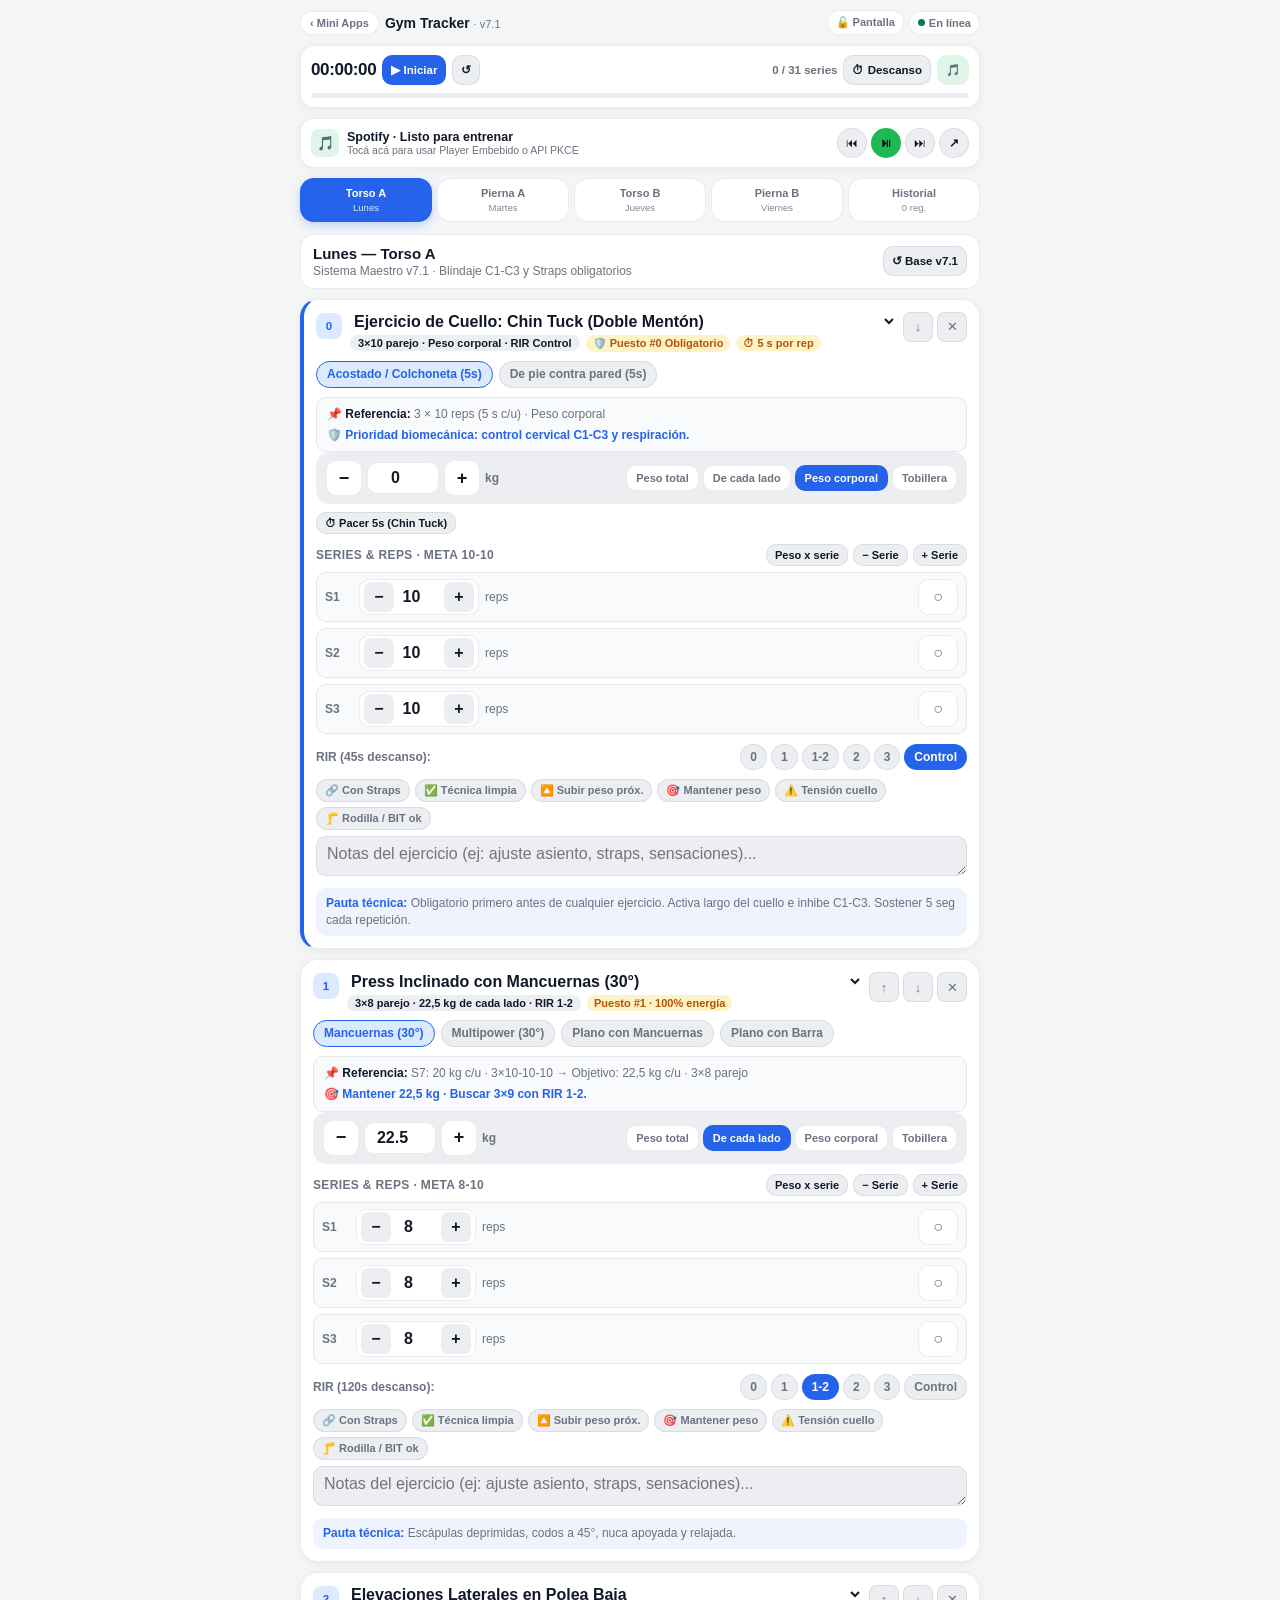
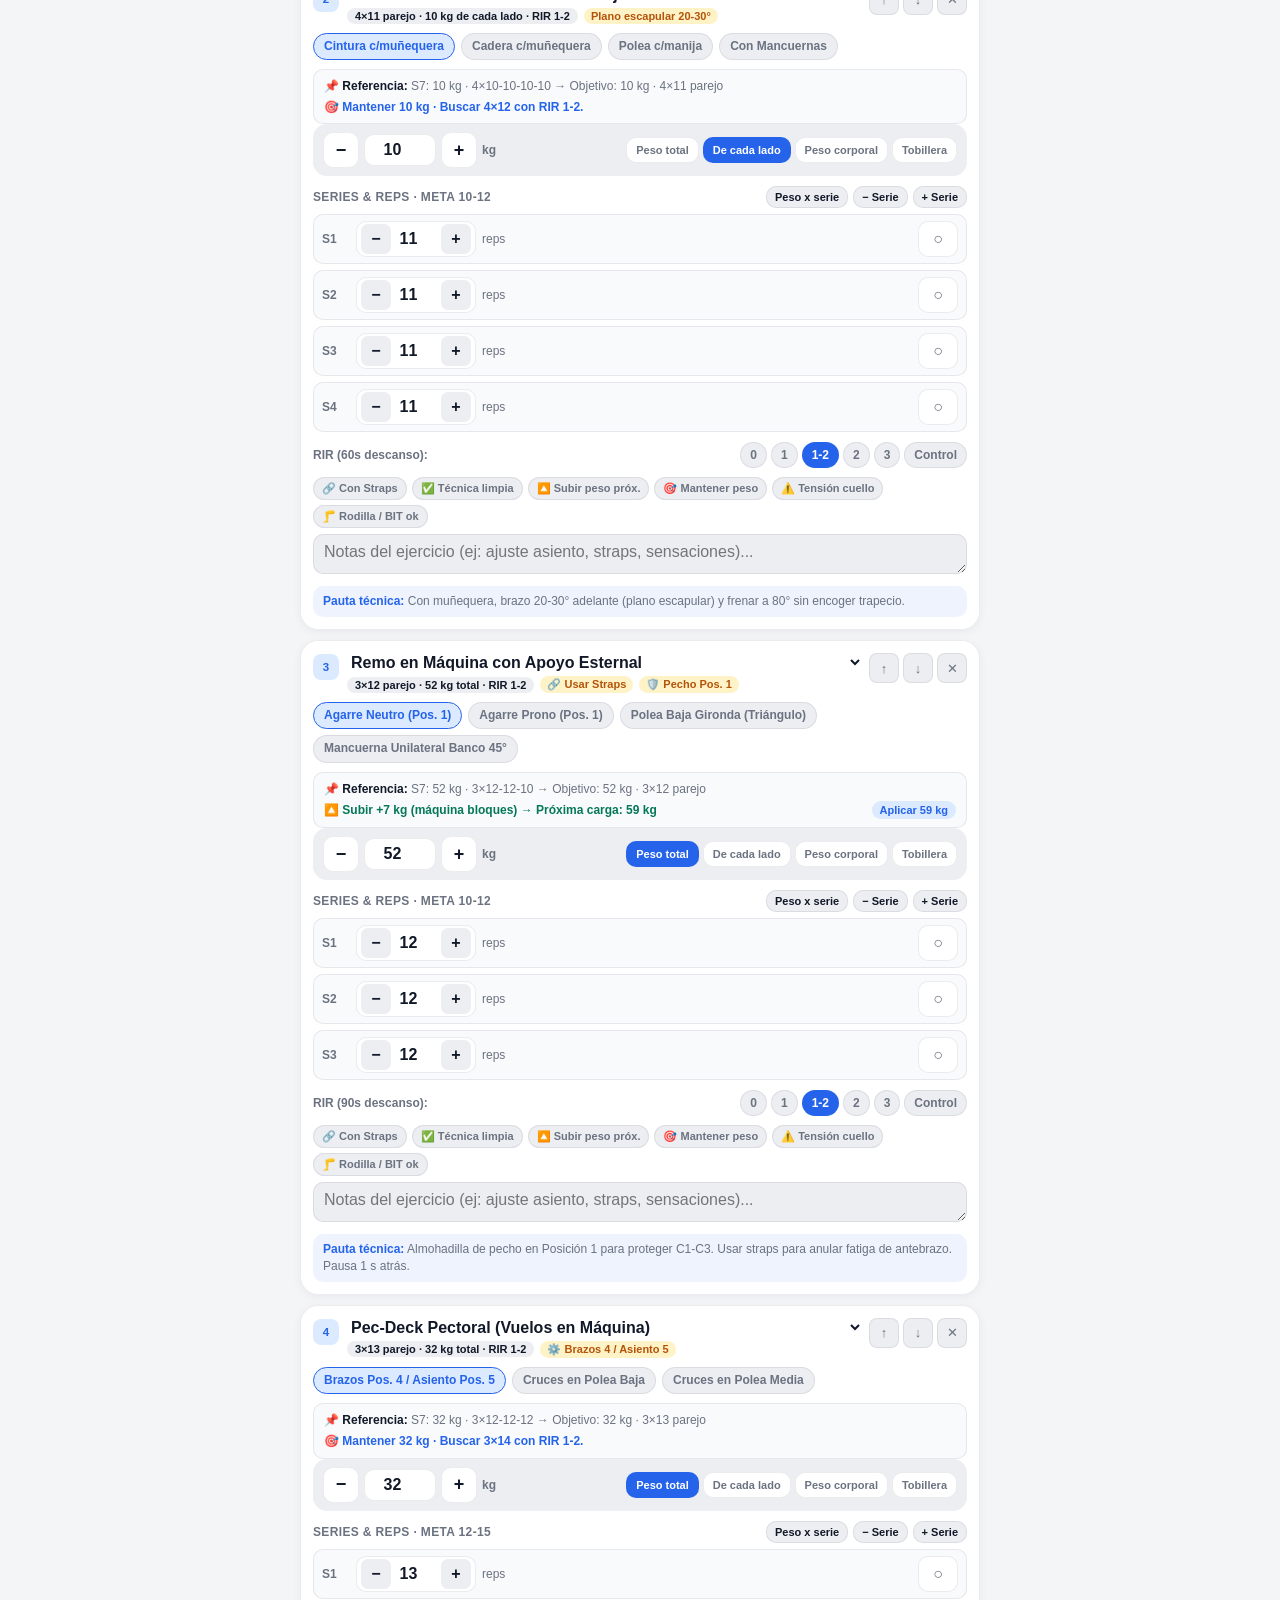
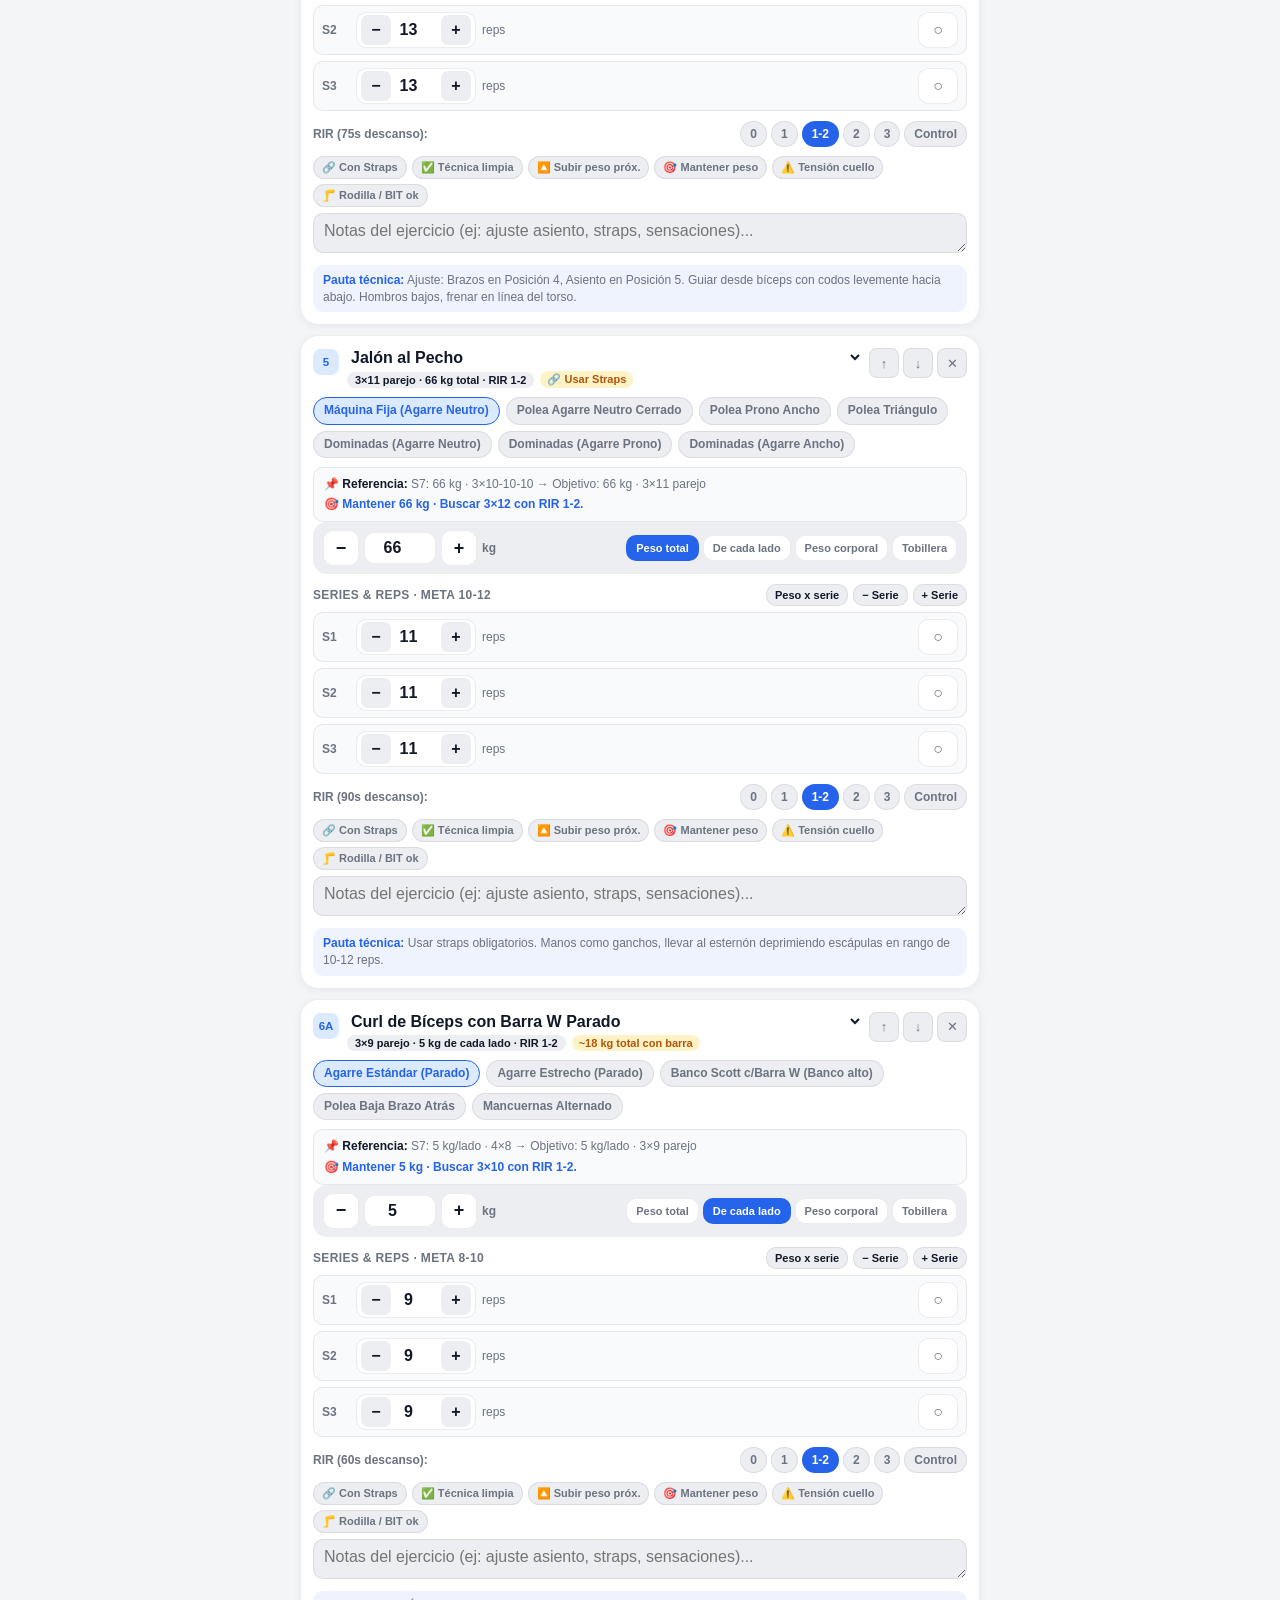
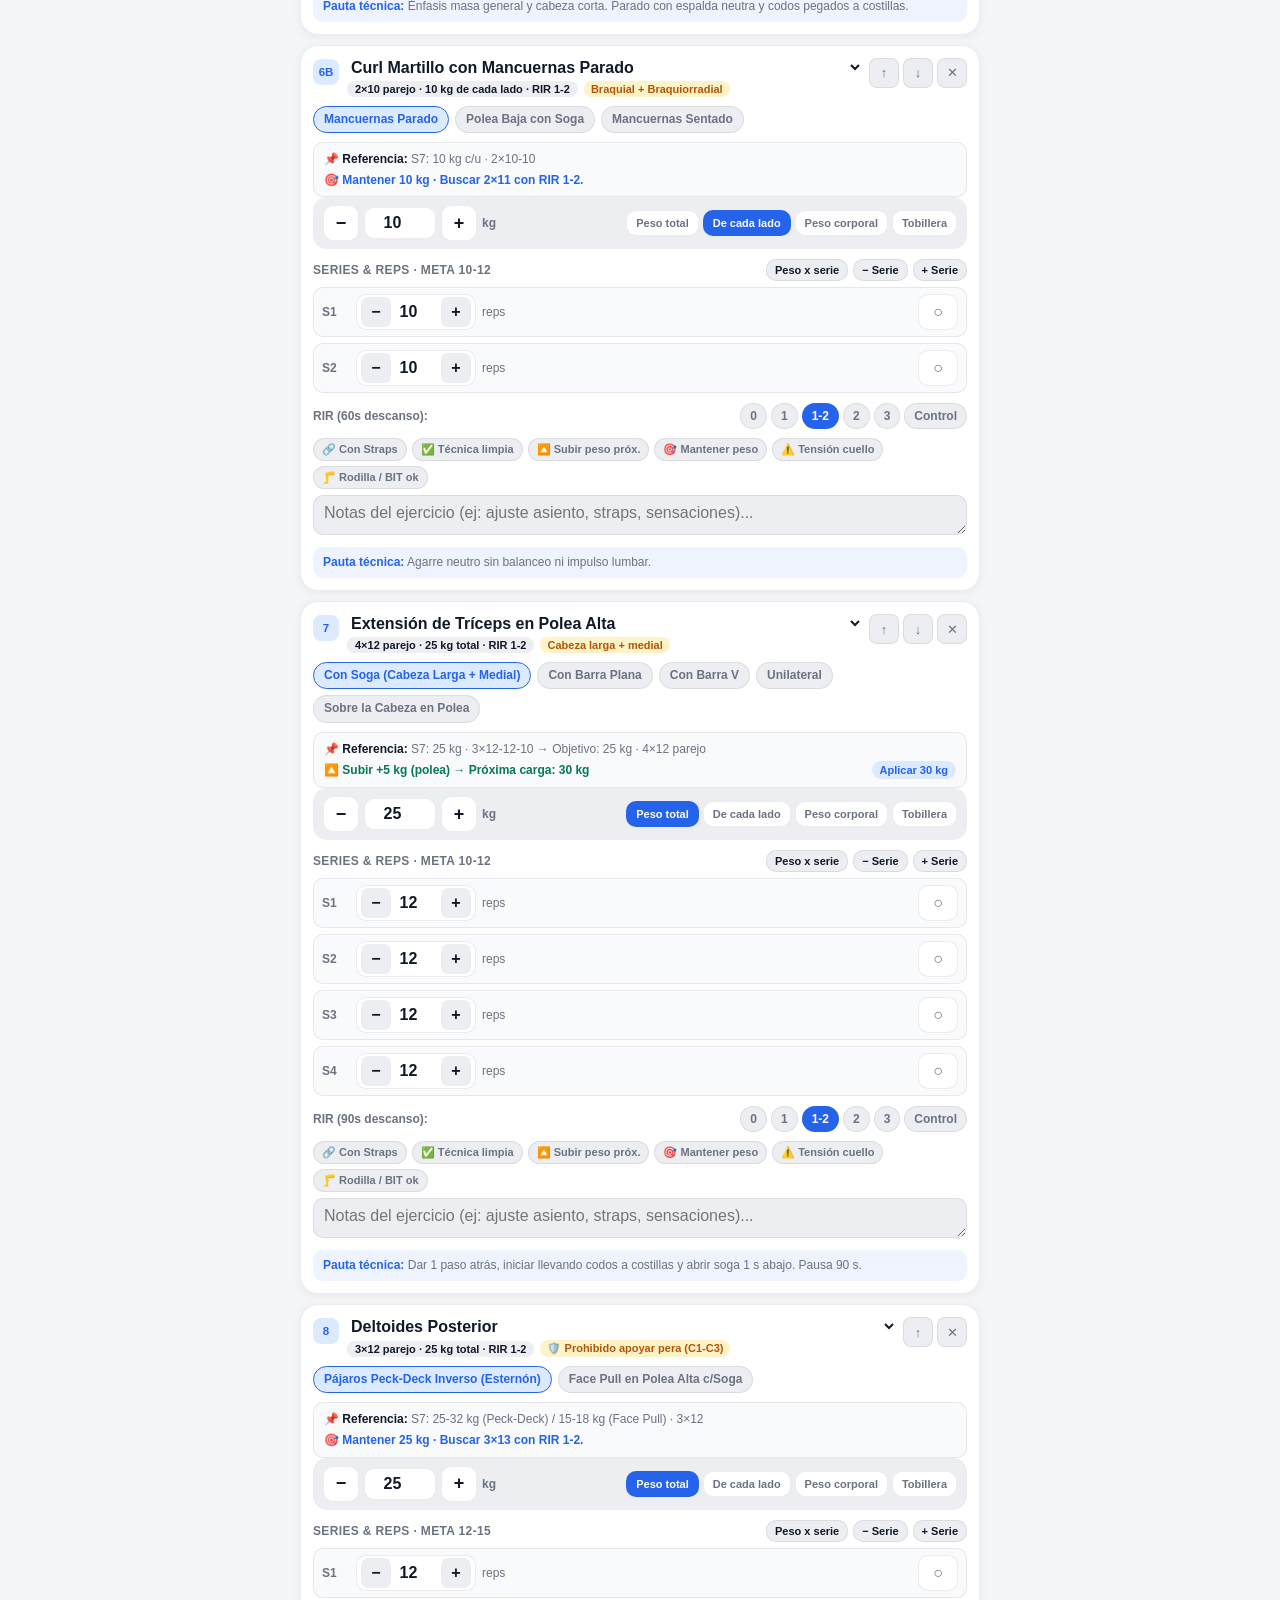
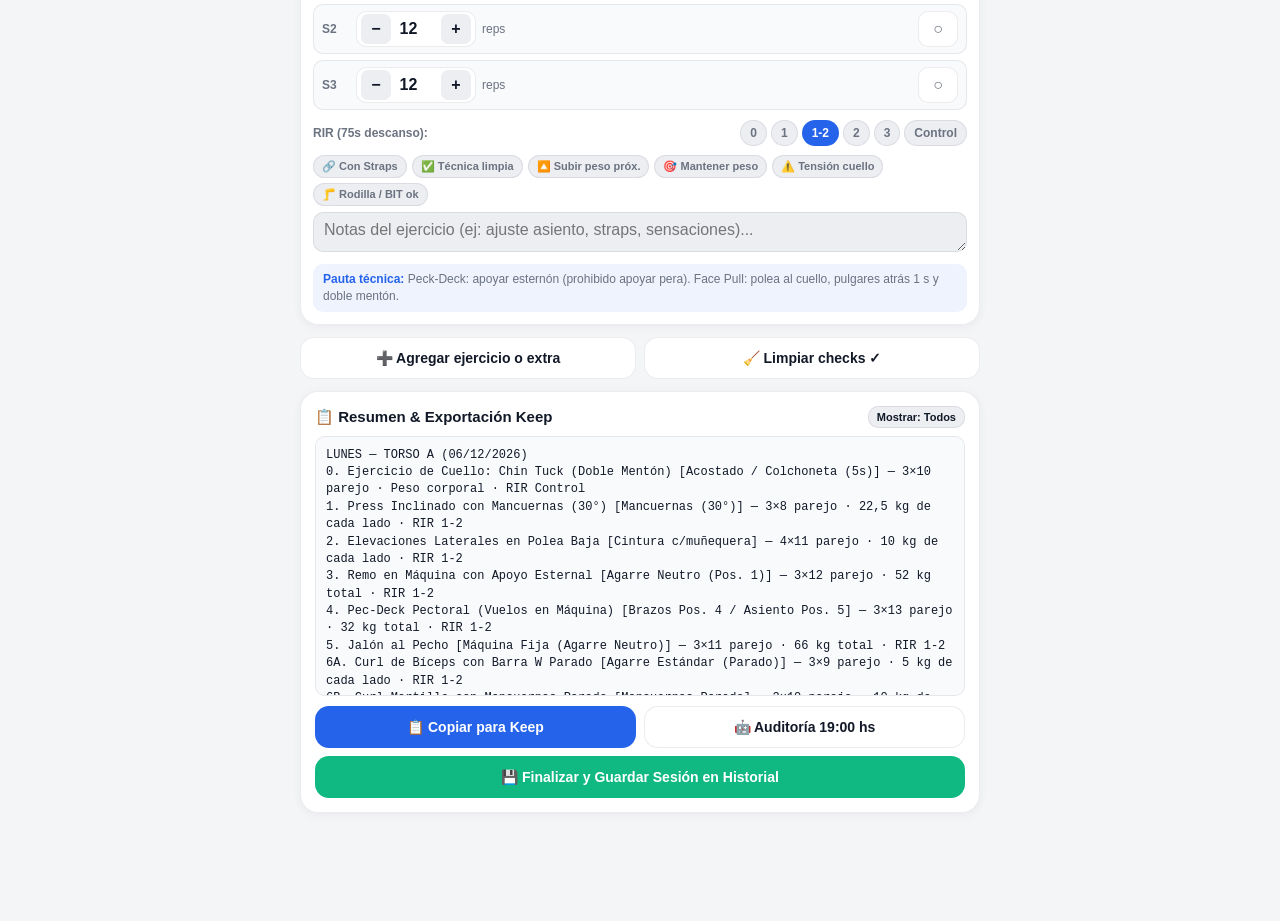
==== commit 42010e59: "Fix TDZ crash on DEFAULT_SPOTIFY_CLIENT_ID and iOS Safari anti-freeze hardening" ====
--- a/gym/index.html
+++ b/gym/index.html
@@ -2213,9 +2213,7 @@
         };
       }
 
-      let state = loadState();
-      let history = loadHistory();
-      let spotifyCfg = loadSpotifyCfg();
+      const DEFAULT_SPOTIFY_CLIENT_ID = '34bf96d6874a4d28a06c59236be5f70f';
 
       function loadState() {
         try {
@@ -2256,8 +2254,6 @@
         } catch (_) {}
         updateHistoryCount();
       }
-
-      const DEFAULT_SPOTIFY_CLIENT_ID = '34bf96d6874a4d28a06c59236be5f70f';
 
       function loadSpotifyCfg() {
         const defaults = {
@@ -2288,6 +2284,10 @@
         } catch (_) {}
       }
 
+      let state = loadState();
+      let history = loadHistory();
+      let spotifyCfg = loadSpotifyCfg();
+
       // ============================================================
       // 3. HELPERS (FORMAT, OVERLOAD DELTA, HISTORY GHOST)
       // ============================================================
@@ -2472,7 +2472,7 @@
             await Promise.all(keys.map((k) => caches.delete(k)));
           }
         } catch (_) {}
-        location.replace(location.pathname + '?updated=' + Date.now());
+        location.replace(location.pathname.replace(/index\.html$/, '') + '?updated=' + Date.now());
       }
 
       document.querySelector('.offline-pill').style.cursor = 'pointer';
@@ -2563,20 +2563,25 @@
         }
       }
 
+      let lastClockText = '';
       function renderWorkoutClock() {
         const clockEl = document.getElementById('workout-clock');
         const toggleBtn = document.getElementById('wt-toggle-btn');
         const wt = state.workoutTimer;
-        clockEl.textContent = formatClock(getWorkoutElapsedMs());
+        const nextText = formatClock(getWorkoutElapsedMs());
+        if (nextText !== lastClockText) {
+          clockEl.textContent = nextText;
+          lastClockText = nextText;
+        }
         if (wt.status === 'running') {
           clockEl.classList.add('running');
-          toggleBtn.textContent = '⏸ Pausar';
+          if (toggleBtn.textContent !== '⏸ Pausar') toggleBtn.textContent = '⏸ Pausar';
         } else if (wt.status === 'paused') {
           clockEl.classList.remove('running');
-          toggleBtn.textContent = '▶ Reanudar';
+          if (toggleBtn.textContent !== '▶ Reanudar') toggleBtn.textContent = '▶ Reanudar';
         } else {
           clockEl.classList.remove('running');
-          toggleBtn.textContent = '▶ Iniciar';
+          if (toggleBtn.textContent !== '▶ Iniciar') toggleBtn.textContent = '▶ Iniciar';
         }
       }
 
@@ -2623,23 +2628,42 @@
         renderRestBar();
       }
 
+      let lastRestTimeText = '';
+      let lastRestLabelText = '';
+      let lastRestPct = '';
       function renderRestBar() {
         const bar = document.getElementById('rest-bar');
         const rt = state.restTimer;
         if (!rt.running || !rt.endAt) {
-          bar.classList.remove('visible', 'done-flash');
+          if (bar.classList.contains('visible')) {
+            bar.classList.remove('visible', 'done-flash');
+          }
+          lastRestTimeText = '';
+          lastRestLabelText = '';
+          lastRestPct = '';
           return;
         }
-        bar.classList.add('visible');
+        if (!bar.classList.contains('visible')) bar.classList.add('visible');
         const remMs = rt.endAt - Date.now();
         const remSec = Math.max(0, Math.ceil(remMs / 1000));
         const mm = String(Math.floor(remSec / 60)).padStart(2, '0');
         const ss = String(remSec % 60).padStart(2, '0');
-        document.getElementById('rest-time-display').textContent = `${mm}:${ss}`;
-        document.getElementById('rest-ex-label').textContent = remSec === 0 ? '¡Tiempo! Próxima serie' : rt.label;
-
-        const pct = Math.max(0, Math.min(100, (remMs / (rt.totalSec * 1000)) * 100));
-        document.getElementById('rest-progress-bar').style.width = `${pct}%`;
+        const timeStr = `${mm}:${ss}`;
+        const labelStr = remSec === 0 ? '¡Tiempo! Próxima serie' : rt.label;
+        if (timeStr !== lastRestTimeText) {
+          document.getElementById('rest-time-display').textContent = timeStr;
+          lastRestTimeText = timeStr;
+        }
+        if (labelStr !== lastRestLabelText) {
+          document.getElementById('rest-ex-label').textContent = labelStr;
+          lastRestLabelText = labelStr;
+        }
+
+        const pctStr = `${Math.max(0, Math.min(100, Math.round((remMs / (rt.totalSec * 1000)) * 100)))}%`;
+        if (pctStr !== lastRestPct) {
+          document.getElementById('rest-progress-bar').style.width = pctStr;
+          lastRestPct = pctStr;
+        }
 
         if (remMs <= 0) {
           bar.classList.add('done-flash');
@@ -2732,6 +2756,15 @@
         renderKeepPreview();
       }
 
+      function refreshExerciseCard(card, ex, exIdx) {
+        if (!card || !card.isConnected) return;
+        const exercises = state.days[state.activeDay] || [];
+        const newCard = buildExerciseCard(ex, exIdx, exercises.length);
+        card.replaceWith(newCard);
+        updateHudProgress();
+        renderKeepPreview();
+      }
+
       function buildExerciseCard(ex, exIdx, totalEx) {
         const card = document.createElement('article');
         const allDone = ex.sets.length > 0 && ex.sets.every((s) => s.done);
@@ -2776,11 +2809,14 @@
         select.addEventListener('change', () => {
           const newCatId = select.value;
           if (newCatId === '__custom__') return;
-          const fresh = createExerciseInstance({ order: ex.order, catId: newCatId });
-          fresh.uid = ex.uid;
-          state.days[state.activeDay][exIdx] = fresh;
-          saveState();
-          renderActiveView();
+          select.blur();
+          setTimeout(() => {
+            const fresh = createExerciseInstance({ order: ex.order, catId: newCatId });
+            fresh.uid = ex.uid;
+            state.days[state.activeDay][exIdx] = fresh;
+            saveState();
+            refreshExerciseCard(card, fresh, exIdx);
+          }, 60);
         });
 
         const summaryLine = document.createElement('div');
@@ -2874,7 +2910,7 @@
                 }
               }
               saveState();
-              renderActiveView();
+              refreshExerciseCard(card, ex, exIdx);
             });
             vStrip.appendChild(chip);
           });
@@ -2908,7 +2944,7 @@
             ex.rir = ghost.ex.rir;
             ex.sets = ghost.ex.sets.map((s) => ({ reps: s.reps, weight: s.weight, done: false }));
             saveState();
-            renderActiveView();
+            refreshExerciseCard(card, ex, exIdx);
             showToast('Marcas anteriores cargadas');
           });
           prevRow.appendChild(applyPrevBtn);
@@ -2930,7 +2966,7 @@
             ex.weightEdited = true;
             ex.sets.forEach((s) => { s.weight = ex.weight; });
             saveState();
-            renderActiveView();
+            refreshExerciseCard(card, ex, exIdx);
           });
           deltaRow.appendChild(applyDeltaBtn);
         }
@@ -2954,7 +2990,7 @@
           ex.weightEdited = true;
           ex.sets.forEach((s) => { s.weight = ex.weight; });
           saveState();
-          renderActiveView();
+          refreshExerciseCard(card, ex, exIdx);
         });
 
         const wInput = document.createElement('input');
@@ -2970,7 +3006,7 @@
           ex.weightEdited = true;
           ex.sets.forEach((s) => { s.weight = val; });
           saveState();
-          renderActiveView();
+          setTimeout(() => refreshExerciseCard(card, ex, exIdx), 40);
         });
 
         const wPlus = document.createElement('button');
@@ -2982,7 +3018,7 @@
           ex.weightEdited = true;
           ex.sets.forEach((s) => { s.weight = ex.weight; });
           saveState();
-          renderActiveView();
+          refreshExerciseCard(card, ex, exIdx);
         });
 
         const unitSpan = document.createElement('span');
@@ -3004,7 +3040,7 @@
           mp.addEventListener('click', () => {
             ex.weightMode = m.id;
             saveState();
-            renderActiveView();
+            refreshExerciseCard(card, ex, exIdx);
           });
           modePills.appendChild(mp);
         });
@@ -3064,7 +3100,7 @@
         perWeightBtn.addEventListener('click', () => {
           ex.perSetWeight = !ex.perSetWeight;
           saveState();
-          renderActiveView();
+          refreshExerciseCard(card, ex, exIdx);
         });
 
         const minusSetBtn = document.createElement('button');
@@ -3075,7 +3111,7 @@
           if (ex.sets.length > 1) {
             ex.sets.pop();
             saveState();
-            renderActiveView();
+            refreshExerciseCard(card, ex, exIdx);
           }
         });
 
@@ -3087,7 +3123,7 @@
           const last = ex.sets[ex.sets.length - 1] || { reps: ex.repMin, weight: ex.weight };
           ex.sets.push({ reps: last.reps, weight: last.weight ?? ex.weight, done: false });
           saveState();
-          renderActiveView();
+          refreshExerciseCard(card, ex, exIdx);
         });
 
         setsTools.appendChild(perWeightBtn);
@@ -3121,7 +3157,7 @@
           rMinus.addEventListener('click', () => {
             s.reps = Math.max(0, (Number(s.reps) || 0) - 1);
             saveState();
-            renderActiveView();
+            refreshExerciseCard(card, ex, exIdx);
           });
 
           const rInput = document.createElement('input');
@@ -3133,7 +3169,7 @@
           rInput.addEventListener('change', () => {
             s.reps = Math.max(0, parseInt(rInput.value, 10) || 0);
             saveState();
-            renderActiveView();
+            setTimeout(() => refreshExerciseCard(card, ex, exIdx), 40);
           });
 
           const rPlus = document.createElement('button');
@@ -3143,7 +3179,7 @@
           rPlus.addEventListener('click', () => {
             s.reps = (Number(s.reps) || 0) + 1;
             saveState();
-            renderActiveView();
+            refreshExerciseCard(card, ex, exIdx);
           });
 
           rWrap.appendChild(rMinus);
@@ -3168,7 +3204,7 @@
             swInput.addEventListener('change', () => {
               s.weight = Math.max(0, parseFloat(swInput.value) || 0);
               saveState();
-              renderActiveView();
+              setTimeout(() => refreshExerciseCard(card, ex, exIdx), 40);
             });
             const kgLbl = document.createElement('span');
             kgLbl.style.fontSize = '11px';
@@ -3191,7 +3227,7 @@
               startRestTimer(ex.restSec || 90, `${ex.name} · S${sIdx + 1}`);
             }
             saveState();
-            renderActiveView();
+            refreshExerciseCard(card, ex, exIdx);
           });
 
           row.appendChild(idxSpan);
@@ -3218,7 +3254,7 @@
           rp.addEventListener('click', () => {
             ex.rir = opt;
             saveState();
-            renderActiveView();
+            refreshExerciseCard(card, ex, exIdx);
           });
           rirPills.appendChild(rp);
         });
@@ -3248,7 +3284,7 @@
             }
             ex.notes = parts.join(' · ');
             saveState();
-            renderActiveView();
+            refreshExerciseCard(card, ex, exIdx);
           });
           qNotes.appendChild(qBtn);
         });
@@ -3602,9 +3638,31 @@
       // ============================================================
       // 10. SPOTIFY WIDGET (EMBED + WEB API PKCE + NATIVE LINK)
       // ============================================================
+      async function fetchWithTimeout(url, options = {}, timeoutMs = 6000) {
+        const controller = new AbortController();
+        const timer = setTimeout(() => controller.abort(), timeoutMs);
+        try {
+          return await fetch(url, { ...options, signal: controller.signal });
+        } finally {
+          clearTimeout(timer);
+        }
+      }
+
       const spDrawer = document.getElementById('sp-drawer');
+      let loadedEmbedUrl = '';
+
+      function maybeLazyLoadEmbed(force) {
+        if (!force && (!spDrawer.classList.contains('open') || spotifyCfg.activeTab !== 'embed')) {
+          return;
+        }
+        renderSpotifyEmbed(force);
+      }
+
       function toggleSpotifyDrawer() {
         spDrawer.classList.toggle('open');
+        if (spDrawer.classList.contains('open')) {
+          maybeLazyLoadEmbed(false);
+        }
       }
       document.getElementById('sp-drawer-toggle').addEventListener('click', toggleSpotifyDrawer);
       document.getElementById('sp-toggle-area').addEventListener('click', toggleSpotifyDrawer);
@@ -3618,6 +3676,9 @@
         document.querySelectorAll('.sp-panel').forEach((p) => {
           p.classList.toggle('active', p.id === `sp-panel-${tabName}`);
         });
+        if (tabName === 'embed' && spDrawer.classList.contains('open')) {
+          maybeLazyLoadEmbed(false);
+        }
       }
 
       document.querySelectorAll('.sp-tab').forEach((t) => {
@@ -3630,17 +3691,23 @@
         return `https://open.spotify.com/embed/${match[2]}/${match[3]}?utm_source=generator&theme=0`;
       }
 
-      function renderSpotifyEmbed() {
+      function renderSpotifyEmbed(force) {
         const container = document.getElementById('sp-embed-container');
         if (!navigator.onLine) {
+          loadedEmbedUrl = '';
           container.innerHTML = '<div style="padding:10px;border-radius:10px;background:var(--surface-dim);">Sin conexión: el reproductor embebido requiere internet, pero podés usar la app nativa de Spotify offline.</div>';
           return;
         }
         const embedSrc = parseSpotifyEmbedSrc(spotifyCfg.embedUrl);
         if (!embedSrc) {
+          loadedEmbedUrl = '';
           container.innerHTML = '<div style="padding:8px;color:var(--error);">Link de Spotify inválido. Pegá un link de playlist, álbum o canción.</div>';
           return;
         }
+        if (!force && loadedEmbedUrl === embedSrc && container.querySelector('iframe')) {
+          return;
+        }
+        loadedEmbedUrl = embedSrc;
         container.innerHTML = `<iframe style="border-radius:12px;border:0;" src="${embedSrc}" width="100%" height="152" allow="autoplay; clipboard-write; encrypted-media; fullscreen; picture-in-picture" loading="lazy"></iframe>`;
       }
 
@@ -3649,7 +3716,7 @@
         const val = document.getElementById('sp-embed-url-input').value.trim();
         spotifyCfg.embedUrl = val;
         saveSpotifyCfg();
-        renderSpotifyEmbed();
+        renderSpotifyEmbed(true);
         showToast('Playlist cargada');
       });
       document.querySelectorAll('[data-sp-preset]').forEach((btn) => {
@@ -3657,7 +3724,7 @@
           spotifyCfg.embedUrl = btn.dataset.spPreset;
           document.getElementById('sp-embed-url-input').value = spotifyCfg.embedUrl;
           saveSpotifyCfg();
-          renderSpotifyEmbed();
+          renderSpotifyEmbed(true);
         });
       });
 
@@ -3721,11 +3788,19 @@
       async function handleSpotifyCallback() {
         const params = new URLSearchParams(location.search);
         const code = params.get('code');
+        const oauthError = params.get('error');
+        if (code || oauthError) {
+          history.replaceState({}, document.title, location.pathname.replace(/index\.html$/, ''));
+        }
+        if (oauthError) {
+          showToast(`Spotify error: ${oauthError}`);
+          return false;
+        }
         const verifier = localStorage.getItem('sp_pkce_verifier');
-        if (!code || !verifier || !spotifyCfg.clientId) return;
+        if (!code || !verifier || !spotifyCfg.clientId) return false;
 
         try {
-          const res = await fetch('https://accounts.spotify.com/api/token', {
+          const res = await fetchWithTimeout('https://accounts.spotify.com/api/token', {
             method: 'POST',
             headers: { 'Content-Type': 'application/x-www-form-urlencoded' },
             body: new URLSearchParams({
@@ -3735,7 +3810,7 @@
               redirect_uri: redirectUri,
               code_verifier: verifier
             })
-          });
+          }, 6000);
           const data = await res.json();
           if (data.access_token) {
             spotifyCfg.accessToken = data.access_token;
@@ -3744,10 +3819,16 @@
             spotifyCfg.activeTab = 'api';
             saveSpotifyCfg();
             localStorage.removeItem('sp_pkce_verifier');
-            history.replaceState({}, document.title, location.pathname);
             showToast('🎵 Spotify conectado');
+            return true;
           }
-        } catch (_) {}
+          if (data.error_description || data.error) {
+            showToast(`Spotify: ${data.error_description || data.error}`);
+          }
+        } catch (_) {
+          showToast('Timeout o error al conectar Spotify');
+        }
+        return false;
       }
 
       async function ensureSpotifyToken() {
@@ -3757,7 +3838,7 @@
         }
         if (!spotifyCfg.refreshToken || !spotifyCfg.clientId) return null;
         try {
-          const res = await fetch('https://accounts.spotify.com/api/token', {
+          const res = await fetchWithTimeout('https://accounts.spotify.com/api/token', {
             method: 'POST',
             headers: { 'Content-Type': 'application/x-www-form-urlencoded' },
             body: new URLSearchParams({
@@ -3765,7 +3846,7 @@
               grant_type: 'refresh_token',
               refresh_token: spotifyCfg.refreshToken
             })
-          });
+          }, 6000);
           const data = await res.json();
           if (data.access_token) {
             spotifyCfg.accessToken = data.access_token;
@@ -3818,9 +3899,9 @@
           return;
         }
         try {
-          const res = await fetch('https://api.spotify.com/v1/me/player', {
+          const res = await fetchWithTimeout('https://api.spotify.com/v1/me/player', {
             headers: { Authorization: `Bearer ${token}` }
-          });
+          }, 6000);
           if (res.status === 204) {
             updateSpotifyPlaybackUI(null);
             return;
@@ -3840,17 +3921,17 @@
           return;
         }
         try {
-          const res = await fetch(`https://api.spotify.com/v1/me/player/${endpoint}`, {
+          const res = await fetchWithTimeout(`https://api.spotify.com/v1/me/player/${endpoint}`, {
             method,
             headers: { Authorization: `Bearer ${token}` }
-          });
+          }, 6000);
           if (res.status === 404) {
             showToast('Abrí Spotify y dale play una vez en el iPhone');
           } else {
             setTimeout(fetchSpotifyState, 450);
           }
         } catch (_) {
-          showToast('Sin conexión con Spotify');
+          showToast('Sin conexión o timeout con Spotify');
         }
       }
 
@@ -3868,19 +3949,22 @@
       }, 12000);
 
       // ============================================================
-      // 11. INIT
+      // 11. INIT (RENDER INMEDIATO SIN BLOQUEOS)
       // ============================================================
-      async function init() {
-        await handleSpotifyCallback();
-        activateSpTab(spotifyCfg.activeTab || 'embed');
-        renderSpotifyEmbed();
-        updateSpotifyPlaybackUI(null);
-        if (spotifyCfg.accessToken) fetchSpotifyState();
-
+      function init() {
         updateHistoryCount();
         renderWorkoutClock();
         renderRestBar();
         renderActiveView();
+        activateSpTab(spotifyCfg.activeTab || 'api');
+        updateSpotifyPlaybackUI(null);
+
+        handleSpotifyCallback().then((connected) => {
+          if (connected || spotifyCfg.accessToken) {
+            activateSpTab('api');
+            fetchSpotifyState();
+          }
+        });
       }
 
       init();
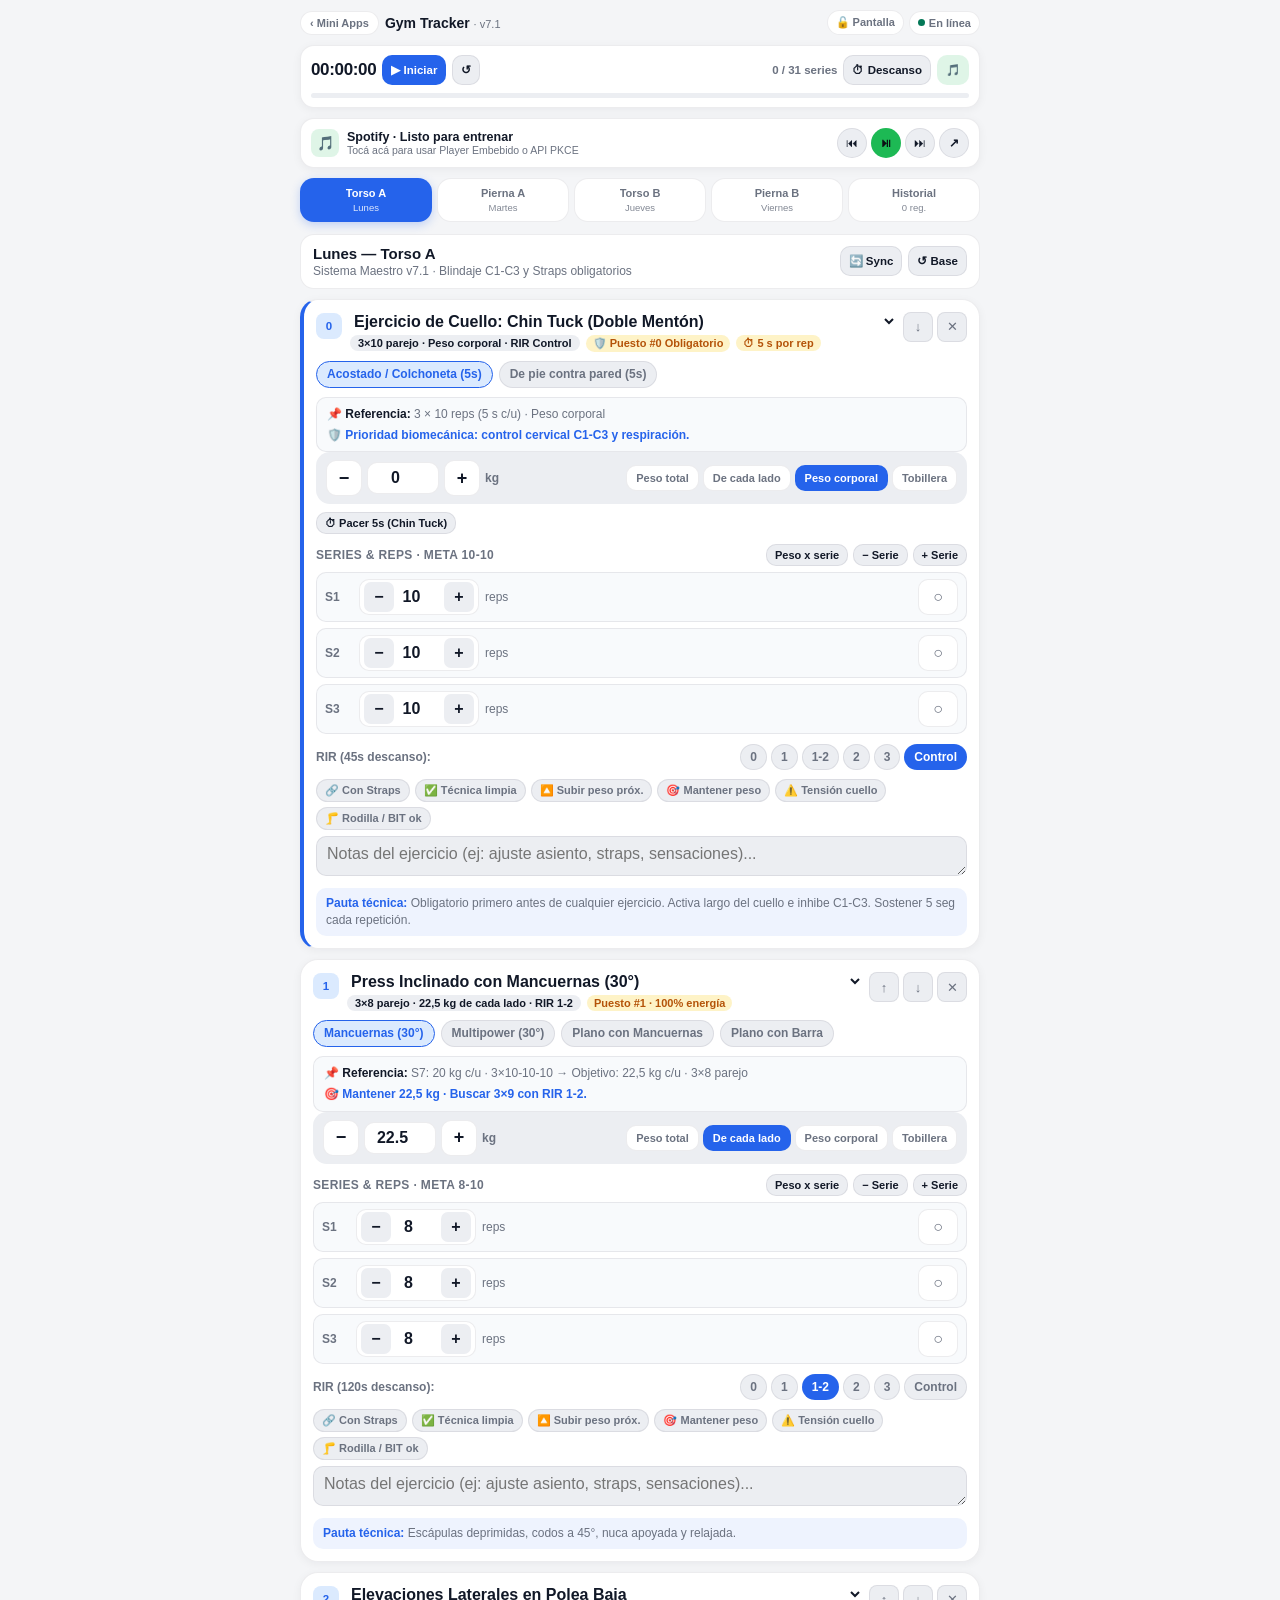
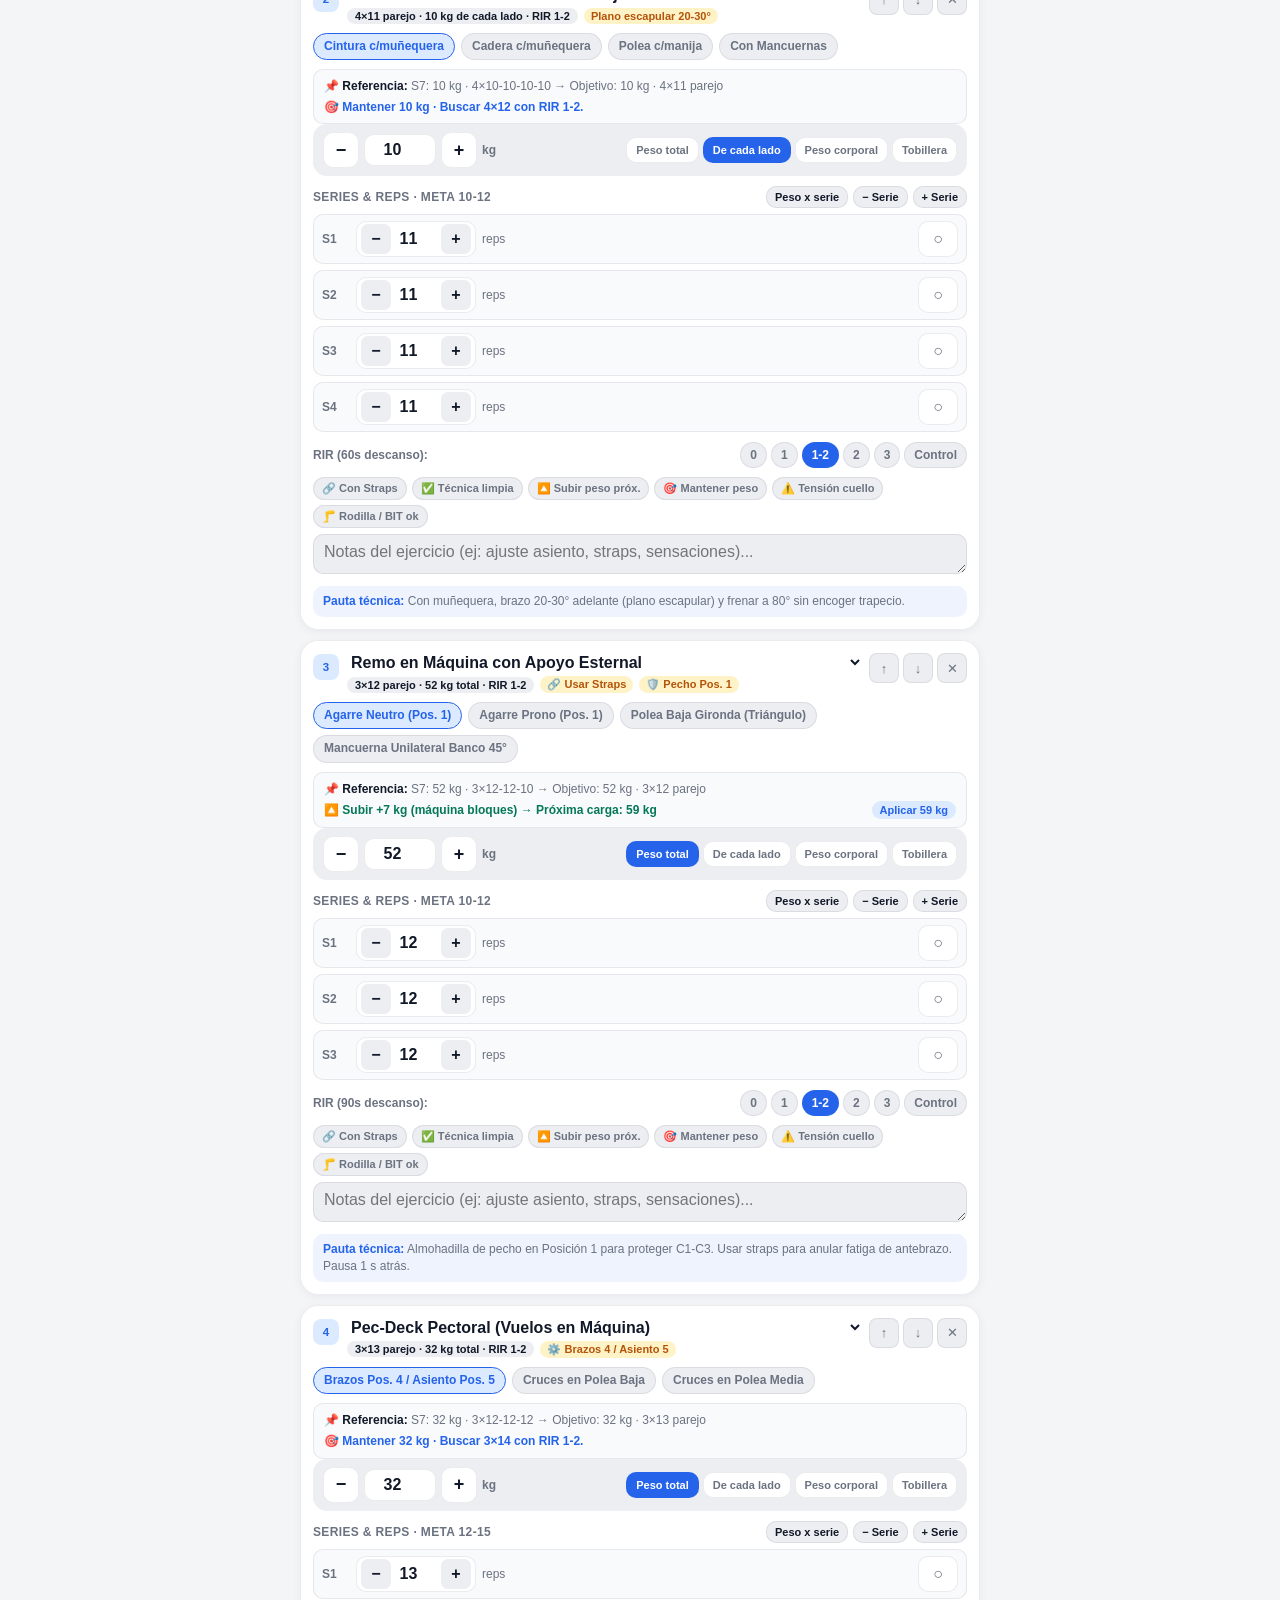
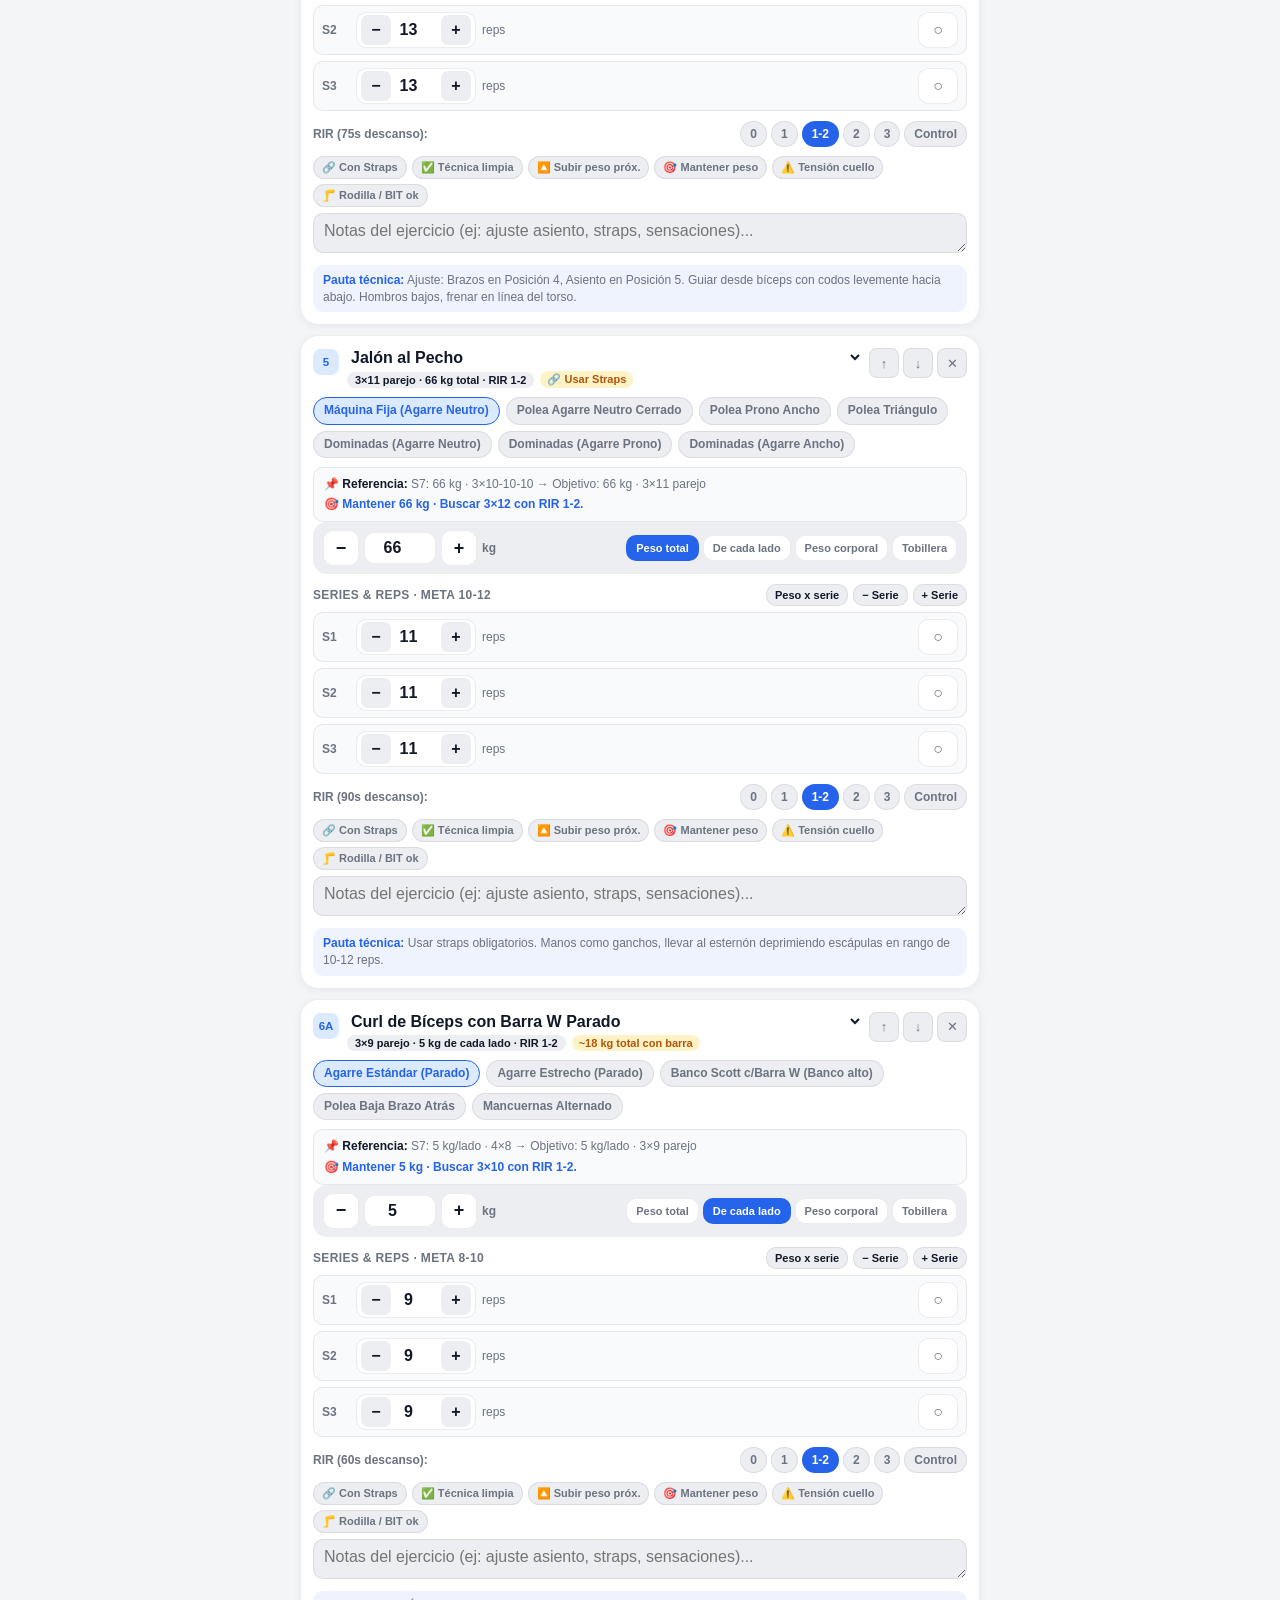
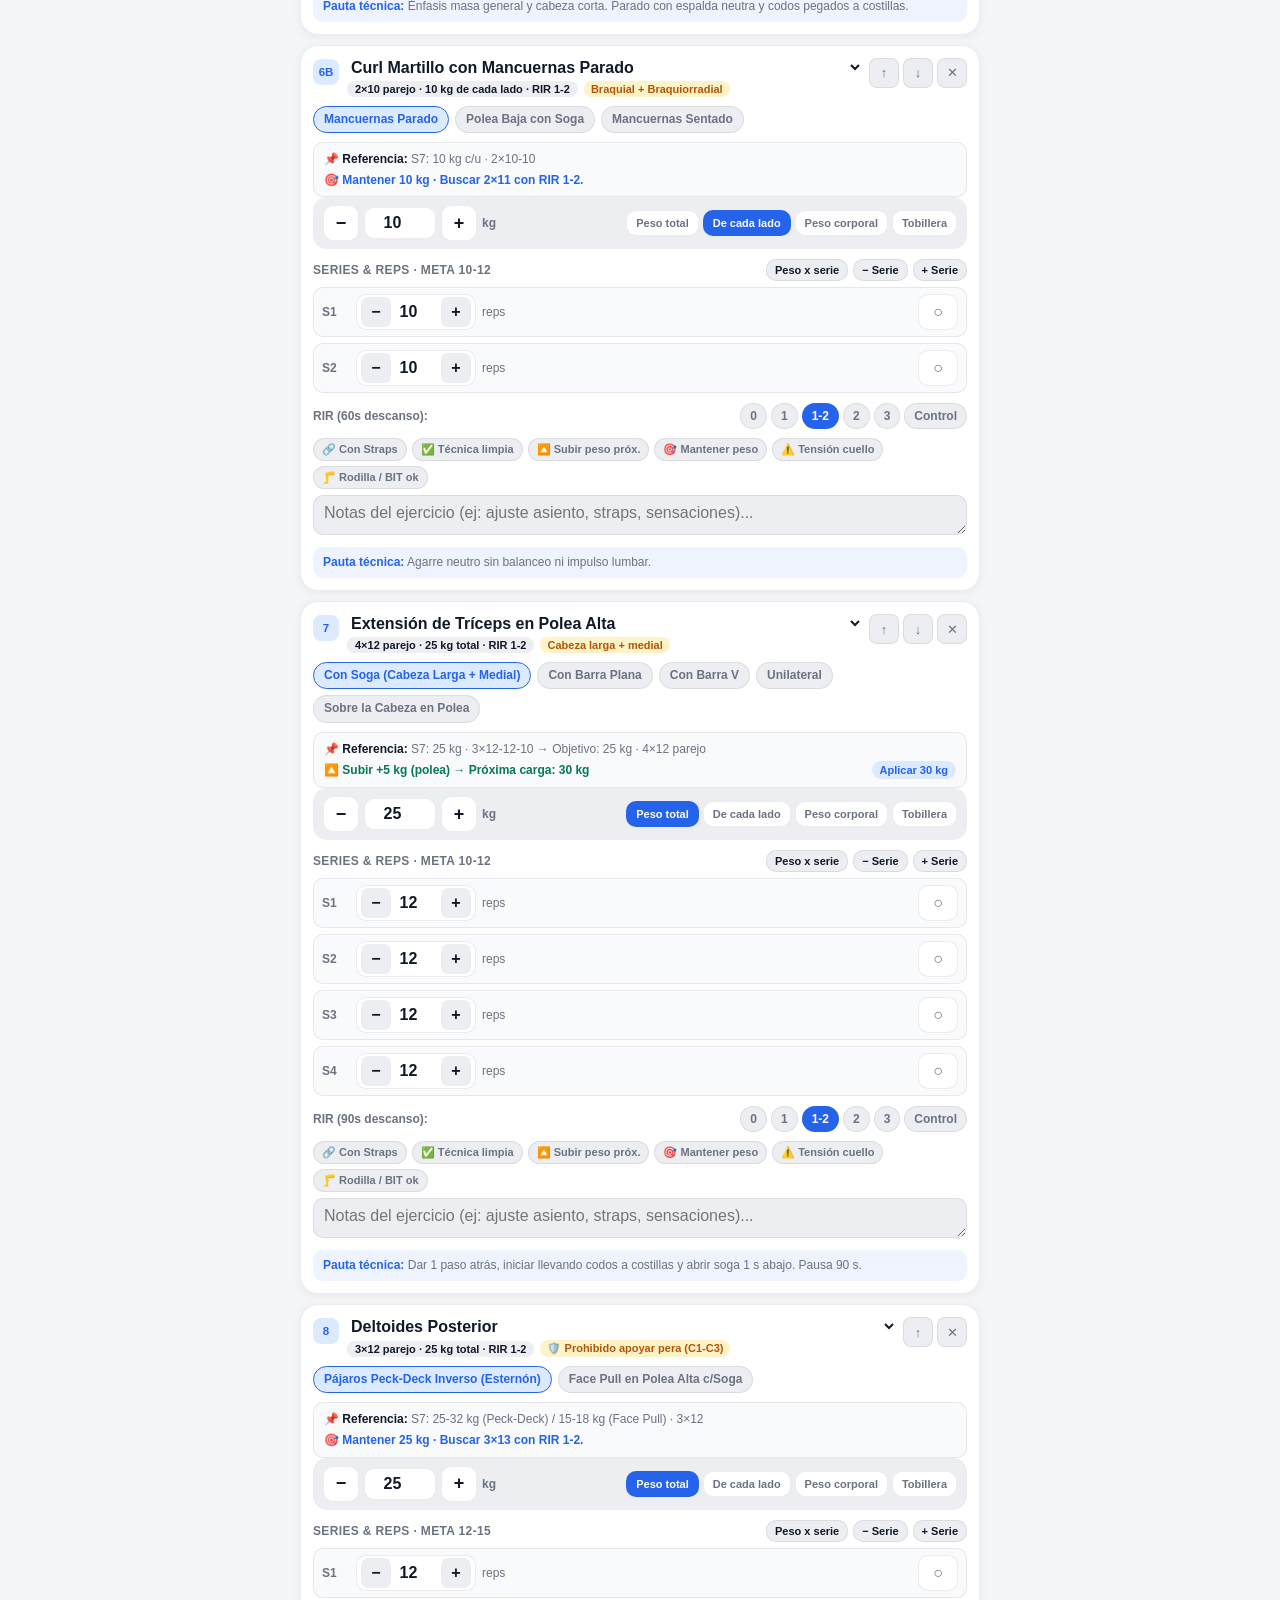
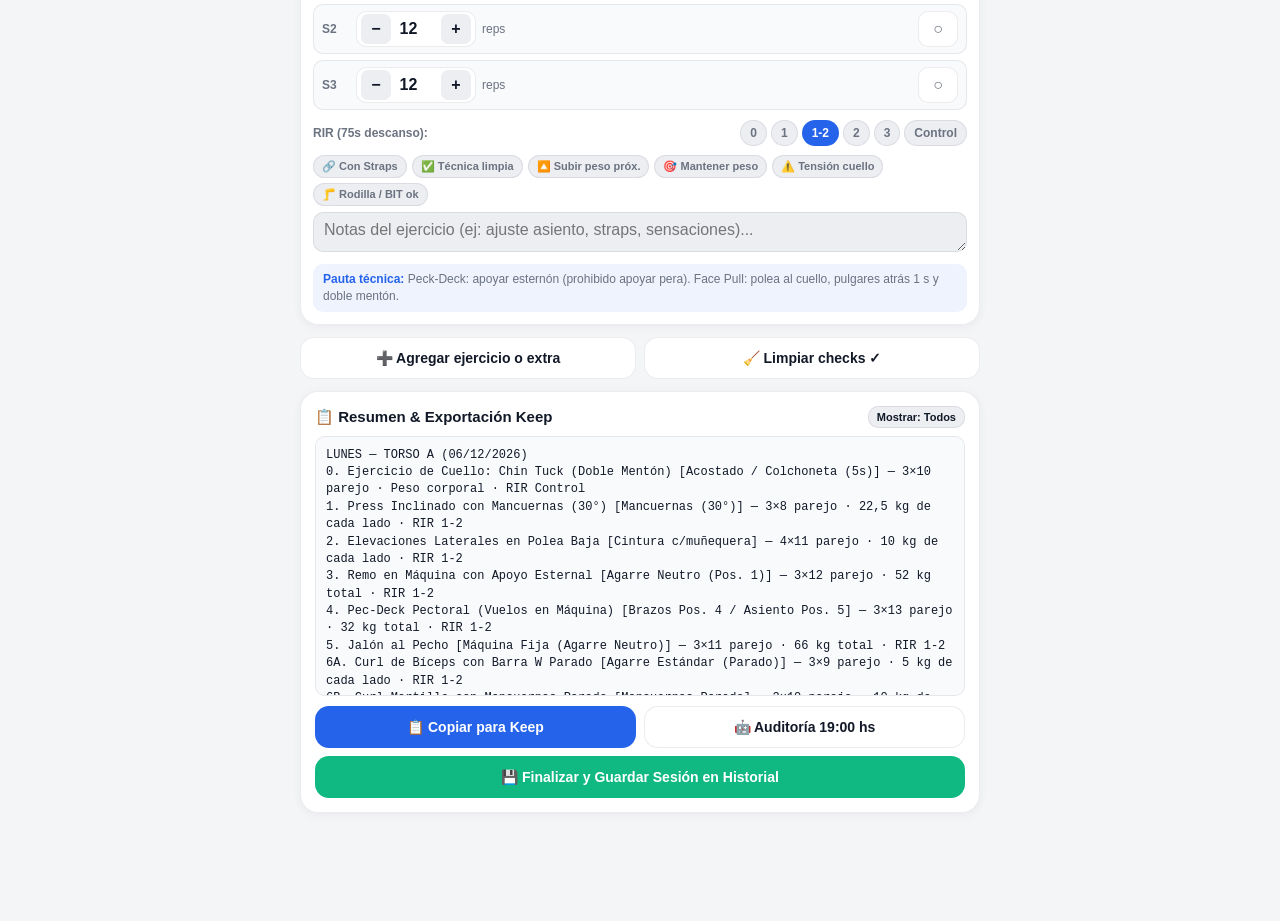
==== commit f1f7b4ce: "Add automatic Sistema Maestro Google Sheets version & overload sync" ====
--- a/gym/index.html
+++ b/gym/index.html
@@ -1228,7 +1228,7 @@
     <header class="topbar">
       <div class="topbar-left">
         <a class="back-link" href="../index.html">‹ Mini Apps</a>
-        <div class="app-heading">Gym Tracker <span>· v7.1</span></div>
+        <div class="app-heading">Gym Tracker <span id="app-version-badge">· v7.1</span></div>
       </div>
       <div class="topbar-right">
         <button class="pill-btn" id="wakelock-btn" type="button" title="Mantener pantalla encendida">🔓 Pantalla</button>
@@ -1355,8 +1355,14 @@
           <p id="day-subtitle">Sistema Maestro v7.1 · Blindaje C1-C3 activo</p>
         </div>
         <div class="day-actions">
-          <button class="hud-btn" id="reset-day-btn" type="button" title="Restaurar rutina base del día">↺ Base v7.1</button>
+          <button class="hud-btn" id="open-sync-btn" type="button" title="Sincronizar con Sistema Maestro (Google Sheets)">🔄 Sync</button>
+          <button class="hud-btn" id="reset-day-btn" type="button" title="Restaurar rutina base del día">↺ Base</button>
         </div>
+      </div>
+
+      <div id="sync-update-banner" style="display:none;margin-bottom:10px;padding:10px 12px;border-radius:14px;background:var(--accent-container);border:1px solid var(--primary);align-items:center;justify-content:space-between;gap:8px;flex-wrap:wrap;">
+        <div style="font-size:12px;font-weight:700;color:var(--primary);" id="sync-banner-text">🔄 Nueva actualización en Sistema Maestro</div>
+        <button class="hud-btn primary" id="apply-pending-sync-btn" type="button">Aplicar ahora</button>
       </div>
 
       <div class="ex-list" id="ex-list"></div>
@@ -1435,6 +1441,30 @@
       </div>
       <div style="font-size:12px;font-weight:750;color:var(--on-surface-variant);margin-bottom:8px;">Catálogo Sistema Maestro (v7.1 + Extras):</div>
       <div id="catalog-list"></div>
+    </div>
+  </div>
+
+  <!-- Sync Sistema Maestro Modal -->
+  <div class="modal-backdrop" id="sync-modal" role="dialog" aria-modal="true" aria-labelledby="sync-title">
+    <div class="modal-sheet">
+      <div class="modal-head">
+        <h3 id="sync-title">🔄 Sync Automático Sistema Maestro</h3>
+        <button class="hud-btn" id="close-sync-btn" type="button">Cerrar ✕</button>
+      </div>
+      <div style="font-size:12.5px;color:var(--on-surface-variant);line-height:1.45;margin-bottom:10px;">
+        Al abrir la app con internet, inspecciona tu Google Sheets más reciente (<code>Sistema Maestro v...</code>). Si no cambió el contenido, no toca nada; si detecta una nueva versión (ej. <code>v7.2</code>) o una actualización semanal de sobrecarga progresiva, actualiza tus objetivos automáticamente.
+      </div>
+      <div style="padding:10px;border-radius:12px;background:var(--surface-dim);font-size:12px;margin-bottom:10px;" id="sync-status-box">
+        Estado: Sin configurar (usando base local v7.1)
+      </div>
+      <div style="font-size:12px;font-weight:750;margin-bottom:4px;">URL de tu Google Apps Script (<code>/exec</code>):</div>
+      <div class="sp-input-row" style="margin-bottom:10px;">
+        <input class="text-input" id="sync-url-input" type="url" placeholder="https://script.google.com/macros/s/.../exec" />
+        <button class="hud-btn primary" id="sync-save-btn" type="button">Guardar</button>
+      </div>
+      <div style="display:flex;gap:8px;flex-wrap:wrap;">
+        <button class="big-btn primary" id="sync-now-btn" type="button">🔄 Inspeccionar Sheets ahora</button>
+      </div>
     </div>
   </div>
 
@@ -2193,7 +2223,26 @@
         };
       }
 
+      const SYNC_KEY = 'sm_gym_sheets_sync_v1';
+      function loadSyncCfg() {
+        try {
+          const raw = localStorage.getItem(SYNC_KEY);
+          return raw ? JSON.parse(raw) : { url: '', version: 'v7.1', lastHash: '', lastSyncIso: '', cachedDays: null };
+        } catch (_) {
+          return { url: '', version: 'v7.1', lastHash: '', lastSyncIso: '', cachedDays: null };
+        }
+      }
+      function saveSyncCfg() {
+        try {
+          localStorage.setItem(SYNC_KEY, JSON.stringify(syncCfg));
+        } catch (_) {}
+      }
+      let syncCfg = loadSyncCfg();
+
       function buildDefaultDay(dayId) {
+        if (syncCfg && syncCfg.cachedDays && Array.isArray(syncCfg.cachedDays[dayId]) && syncCfg.cachedDays[dayId].length) {
+          return syncCfg.cachedDays[dayId].map((item) => JSON.parse(JSON.stringify(item)));
+        }
         const tpl = DAYS_TEMPLATE[dayId];
         return tpl.exercises.map((spec) => createExerciseInstance(spec));
       }
@@ -3949,9 +3998,256 @@
       }, 12000);
 
       // ============================================================
-      // 11. INIT (RENDER INMEDIATO SIN BLOQUEOS)
+      // 11. GOOGLE SHEETS AUTO-SYNC (SISTEMA MAESTRO)
+      // ============================================================
+      let pendingSyncPayload = null;
+
+      function normalizeTxt(s) {
+        return String(s || '').toLowerCase().normalize('NFD').replace(/[\u0300-\u036f]/g, '');
+      }
+
+      function matchCatalogForSheetRow(rowName) {
+        const n = normalizeTxt(rowName);
+        if (n.includes('chin tuck')) return EXERCISE_CATALOG.chin_tuck;
+        if (n.includes('inclinado') && n.includes('multipower')) return EXERCISE_CATALOG.press_inclinado_multi;
+        if (n.includes('inclinado') && n.includes('mancuerna')) return EXERCISE_CATALOG.press_inclinado_manc;
+        if (n.includes('elevaciones laterales en polea') || (n.includes('laterales') && n.includes('polea'))) return EXERCISE_CATALOG.elev_laterales_polea;
+        if (n.includes('remo') && n.includes('esternal')) return EXERCISE_CATALOG.remo_esternal;
+        if (n.includes('pec-deck') || n.includes('pec deck')) return EXERCISE_CATALOG.pec_deck;
+        if (n.includes('cruces en polea')) return EXERCISE_CATALOG.cruces_polea_baja;
+        if (n.includes('jalon al pecho')) return EXERCISE_CATALOG.jalon_pecho;
+        if (n.includes('dominadas')) return EXERCISE_CATALOG.dominadas;
+        if (n.includes('curl') && n.includes('barra w')) return EXERCISE_CATALOG.curl_barra_w;
+        if (n.includes('curl') && n.includes('brazo atras')) return EXERCISE_CATALOG.curl_polea_atras;
+        if (n.includes('martillo')) return EXERCISE_CATALOG.curl_martillo;
+        if (n.includes('triceps') && n.includes('sobre la cabeza')) return EXERCISE_CATALOG.triceps_sobre_cabeza;
+        if (n.includes('triceps')) return EXERCISE_CATALOG.triceps_polea_alta;
+        if (n.includes('deltoides posterior') || n.includes('face pull') || n.includes('pajaros')) return EXERCISE_CATALOG.deltoides_post;
+        if (n.includes('prensa')) return EXERCISE_CATALOG.prensa_45;
+        if (n.includes('step down')) return EXERCISE_CATALOG.step_down;
+        if (n.includes('sillon de cuadriceps')) return EXERCISE_CATALOG.sillon_cuads;
+        if (n.includes('femoral')) return EXERCISE_CATALOG.femoral_sentado;
+        if (n.includes('gemelos parado')) return EXERCISE_CATALOG.gemelos_step;
+        if (n.includes('soleo')) return EXERCISE_CATALOG.soleo_sentado;
+        if (n.includes('hiperextensiones')) return EXERCISE_CATALOG.hiperextensiones;
+        if (n.includes('crunch')) return EXERCISE_CATALOG.crunch_maquina;
+        if (n.includes('deadbug')) return EXERCISE_CATALOG.deadbug;
+        if (n.includes('hip thrust')) return EXERCISE_CATALOG.hip_thrust_cinturon;
+        if (n.includes('laterales de pierna') || n.includes('tobillera')) return EXERCISE_CATALOG.elev_pierna_tobillera;
+        if (n.includes('pallof')) return EXERCISE_CATALOG.pallof_polea;
+        if (n.includes('hexagonal')) return EXERCISE_CATALOG.barra_hexagonal;
+        if (n.includes('silla romana')) return EXERCISE_CATALOG.silla_romana;
+        return null;
+      }
+
+      function parseSheetRowToExercise(row) {
+        const cat = matchCatalogForSheetRow(row.name);
+        const base = cat ? createExerciseInstance({ order: row.order, catId: cat.id }) : {
+          uid: `sheet_${Math.random().toString(36).slice(2, 8)}`,
+          catId: '__sheet__',
+          order: row.order || '•',
+          name: row.name,
+          isPosture: false,
+          variant: 'Estándar',
+          variants: ['Estándar'],
+          weight: 0,
+          weightMode: 'total',
+          weightEdited: false,
+          perSetWeight: false,
+          step: 2.5,
+          equipType: 'libre',
+          repMin: 8,
+          repMax: 12,
+          sets: [{ reps: 10, weight: 0, done: false }],
+          rir: '1-2',
+          restSec: 90,
+          badges: [],
+          cue: '',
+          refS7: '',
+          notes: ''
+        };
+
+        base.order = row.order || base.order;
+        base.name = row.name || base.name;
+        if (row.cue) base.cue = row.cue;
+        if (row.weightObj) base.refS7 = row.weightObj;
+
+        // Parse RIR from setsReps
+        const sr = String(row.setsReps || '');
+        const rirMatch = sr.match(/RIR\s*([0-9]+(?:-[0-9]+)?|Control)/i);
+        if (rirMatch) base.rir = rirMatch[1];
+
+        // Parse per-set reps like (12-12-10) or 3 x 8
+        const parenReps = sr.match(/\((\d+(?:-\d+)+)\)/);
+        const sxrMatch = sr.match(/(\d+)\s*[x×]\s*(\d+)(?:-(\d+))?/i);
+        let parsedReps = null;
+        if (parenReps) {
+          parsedReps = parenReps[1].split('-').map((n) => parseInt(n, 10)).filter((n) => !isNaN(n));
+        } else if (sxrMatch) {
+          const count = Math.max(1, parseInt(sxrMatch[1], 10) || 3);
+          const repVal = parseInt(sxrMatch[2], 10) || 10;
+          parsedReps = Array.from({ length: count }, () => repVal);
+          if (sxrMatch[3]) {
+            base.repMin = repVal;
+            base.repMax = parseInt(sxrMatch[3], 10) || repVal;
+          }
+        }
+
+        // Parse weight & mode from weightObj
+        const wo = String(row.weightObj || '');
+        const woLow = normalizeTxt(wo);
+        if (woLow.includes('peso corporal')) {
+          base.weightMode = 'bodyweight';
+          base.weight = 0;
+        } else if (woLow.includes('tobillera')) {
+          base.weightMode = 'ankle';
+          const tm = wo.match(/#(\d+)/);
+          if (tm) base.weight = parseInt(tm[1], 10);
+        } else {
+          if (woLow.includes('c/u') || woLow.includes('por lado') || woLow.includes('/lado')) {
+            base.weightMode = woLow.includes('en discos') ? 'total' : 'per_side';
+          } else {
+            base.weightMode = 'total';
+          }
+          const wm = wo.match(/(\d+(?:[.,]\d+)?)\s*kg/i);
+          if (wm) {
+            base.weight = parseFloat(wm[1].replace(',', '.'));
+          }
+        }
+
+        if (parsedReps && parsedReps.length) {
+          base.sets = parsedReps.map((r) => ({ reps: r, weight: base.weight, done: false }));
+        } else {
+          base.sets.forEach((s) => { s.weight = base.weight; });
+        }
+
+        return base;
+      }
+
+      function updateSyncStatusUI() {
+        const badge = document.getElementById('app-version-badge');
+        const box = document.getElementById('sync-status-box');
+        const urlIn = document.getElementById('sync-url-input');
+        const ver = syncCfg.version || 'v7.1';
+        if (badge) badge.textContent = `· ${ver}`;
+        if (urlIn && !urlIn.value && syncCfg.url) urlIn.value = syncCfg.url;
+        if (box) {
+          if (!syncCfg.url) {
+            box.textContent = `Estado: Sin configurar · Usando base local (${ver})`;
+          } else {
+            const when = syncCfg.lastSyncIso ? new Date(syncCfg.lastSyncIso).toLocaleString('es-AR') : 'Nunca';
+            box.innerHTML = `<strong>Versión activa:</strong> ${ver}<br><strong>Última inspección:</strong> ${when}<br><strong>Firma:</strong> <code>${(syncCfg.lastHash || '—').slice(0, 10)}</code>`;
+          }
+        }
+      }
+
+      function applySheetsPayload(payload) {
+        if (!payload || !payload.days) return;
+        const parsedDays = {};
+        ['torso_a', 'pierna_a', 'torso_b', 'pierna_b'].forEach((dk) => {
+          const rows = payload.days[dk] || [];
+          parsedDays[dk] = rows.length ? rows.map((r) => parseSheetRowToExercise(r)) : buildDefaultDay(dk);
+        });
+        syncCfg.version = payload.version || 'v7.1';
+        syncCfg.lastHash = payload.hash || '';
+        syncCfg.lastSyncIso = new Date().toISOString();
+        syncCfg.cachedDays = parsedDays;
+        saveSyncCfg();
+
+        state.days = {
+          torso_a: buildDefaultDay('torso_a'),
+          pierna_a: buildDefaultDay('pierna_a'),
+          torso_b: buildDefaultDay('torso_b'),
+          pierna_b: buildDefaultDay('pierna_b')
+        };
+        saveState();
+        pendingSyncPayload = null;
+        document.getElementById('sync-update-banner').style.display = 'none';
+        updateSyncStatusUI();
+        renderActiveView();
+        showToast(`🔄 Sistema Maestro actualizado (${syncCfg.version})`);
+      }
+
+      async function checkSheetsSync(manual) {
+        if (!syncCfg.url) {
+          if (manual) showToast('Pegá primero la URL del Apps Script');
+          return;
+        }
+        if (!navigator.onLine) {
+          if (manual) showToast('Sin conexión para revisar Sheets');
+          return;
+        }
+        try {
+          const sep = syncCfg.url.includes('?') ? '&' : '?';
+          const chkRes = await fetchWithTimeout(`${syncCfg.url}${sep}action=check`, {}, 5000);
+          const chk = await chkRes.json();
+          if (!chk || !chk.ok) {
+            if (manual) showToast('Error al consultar Google Sheets');
+            return;
+          }
+          syncCfg.lastSyncIso = new Date().toISOString();
+          if (chk.hash && chk.hash === syncCfg.lastHash) {
+            saveSyncCfg();
+            updateSyncStatusUI();
+            if (manual) showToast(`✅ Al día (${chk.version || syncCfg.version})`);
+            return;
+          }
+          // Hubo cambio de versión o sobrecarga semanal -> bajar rutina completa
+          const fullRes = await fetchWithTimeout(`${syncCfg.url}${sep}action=full`, {}, 7000);
+          const full = await fullRes.json();
+          if (!full || !full.ok || !full.days) {
+            if (manual) showToast('No se pudo leer la rutina del Sheets');
+            return;
+          }
+          const anyInProgress = Object.values(state.days || {}).some((list) =>
+            (list || []).some((ex) => (ex.sets || []).some((s) => s.done))
+          );
+          if (anyInProgress && !manual) {
+            pendingSyncPayload = full;
+            const b = document.getElementById('sync-update-banner');
+            document.getElementById('sync-banner-text').textContent = `🔄 Hay cambios en Sistema Maestro (${full.version}) — Tus checks ✓ actuales están protegidos`;
+            b.style.display = 'flex';
+          } else {
+            applySheetsPayload(full);
+          }
+        } catch (_) {
+          if (manual) showToast('Timeout o error de red con Google Sheets');
+        }
+      }
+
+      const syncModal = document.getElementById('sync-modal');
+      document.getElementById('open-sync-btn').addEventListener('click', () => {
+        updateSyncStatusUI();
+        syncModal.classList.add('open');
+      });
+      document.getElementById('close-sync-btn').addEventListener('click', () => {
+        syncModal.classList.remove('open');
+      });
+      document.getElementById('sync-save-btn').addEventListener('click', () => {
+        const val = document.getElementById('sync-url-input').value.trim();
+        syncCfg.url = val;
+        saveSyncCfg();
+        updateSyncStatusUI();
+        if (val) checkSheetsSync(true);
+        else showToast('URL limpiada');
+      });
+      document.getElementById('sync-now-btn').addEventListener('click', () => {
+        const val = document.getElementById('sync-url-input').value.trim();
+        if (val !== syncCfg.url) {
+          syncCfg.url = val;
+          saveSyncCfg();
+        }
+        checkSheetsSync(true);
+      });
+      document.getElementById('apply-pending-sync-btn').addEventListener('click', () => {
+        if (pendingSyncPayload) applySheetsPayload(pendingSyncPayload);
+      });
+
+      // ============================================================
+      // 12. INIT (RENDER INMEDIATO SIN BLOQUEOS)
       // ============================================================
       function init() {
+        updateSyncStatusUI();
         updateHistoryCount();
         renderWorkoutClock();
         renderRestBar();
@@ -3965,6 +4261,10 @@
             fetchSpotifyState();
           }
         });
+
+        if (syncCfg.url && navigator.onLine) {
+          checkSheetsSync(false);
+        }
       }
 
       init();
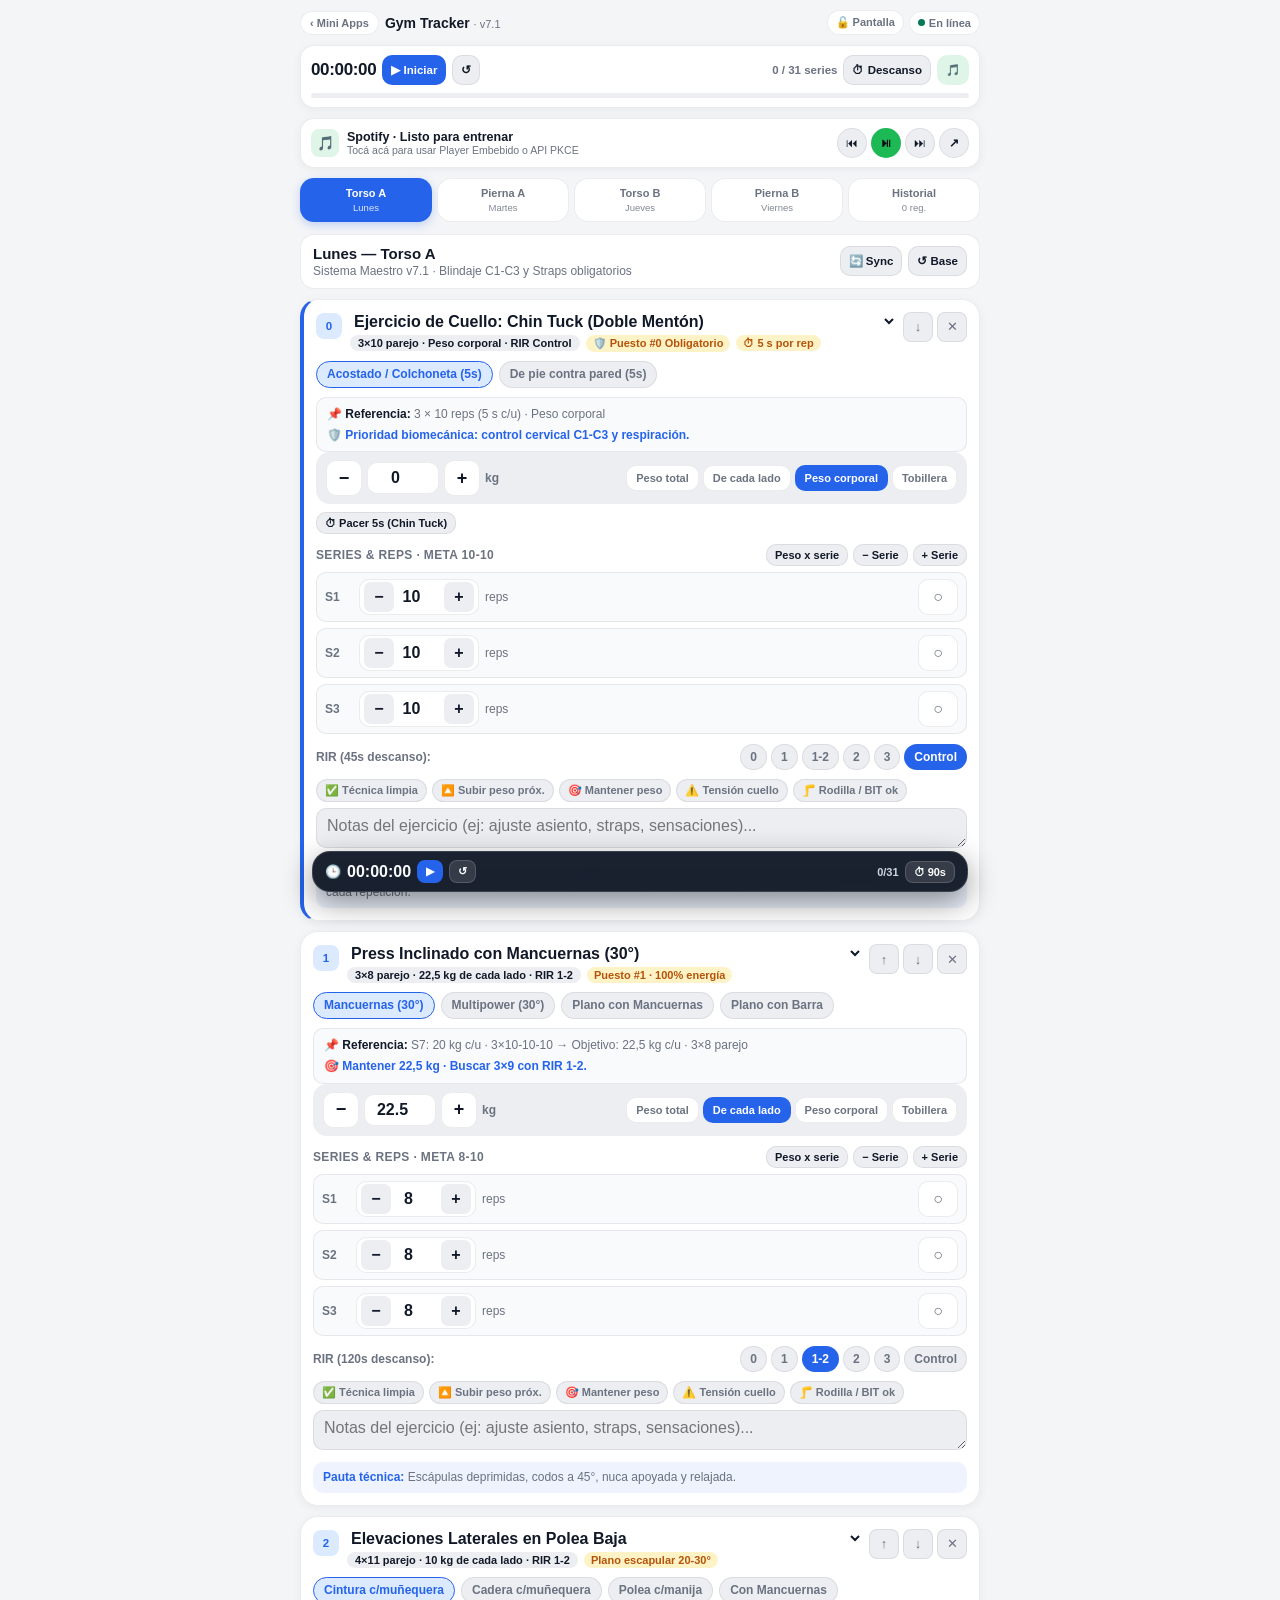
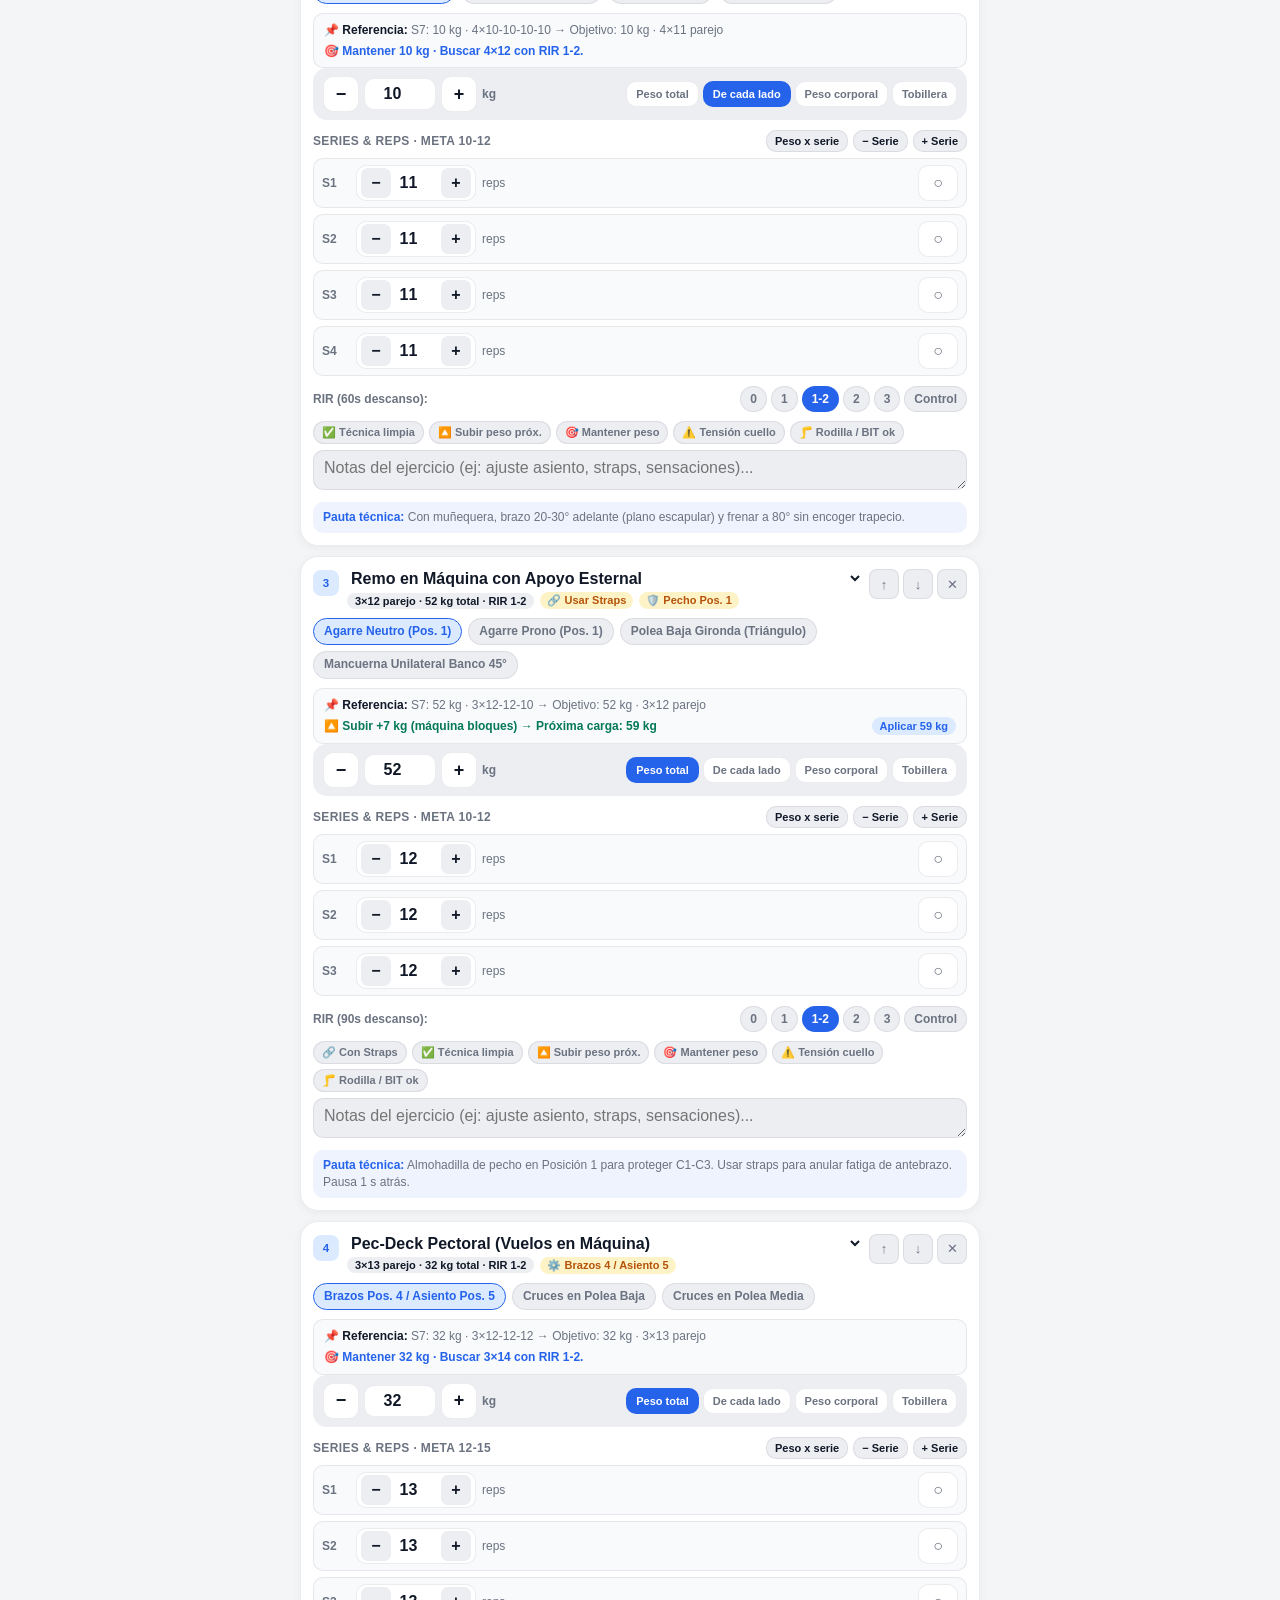
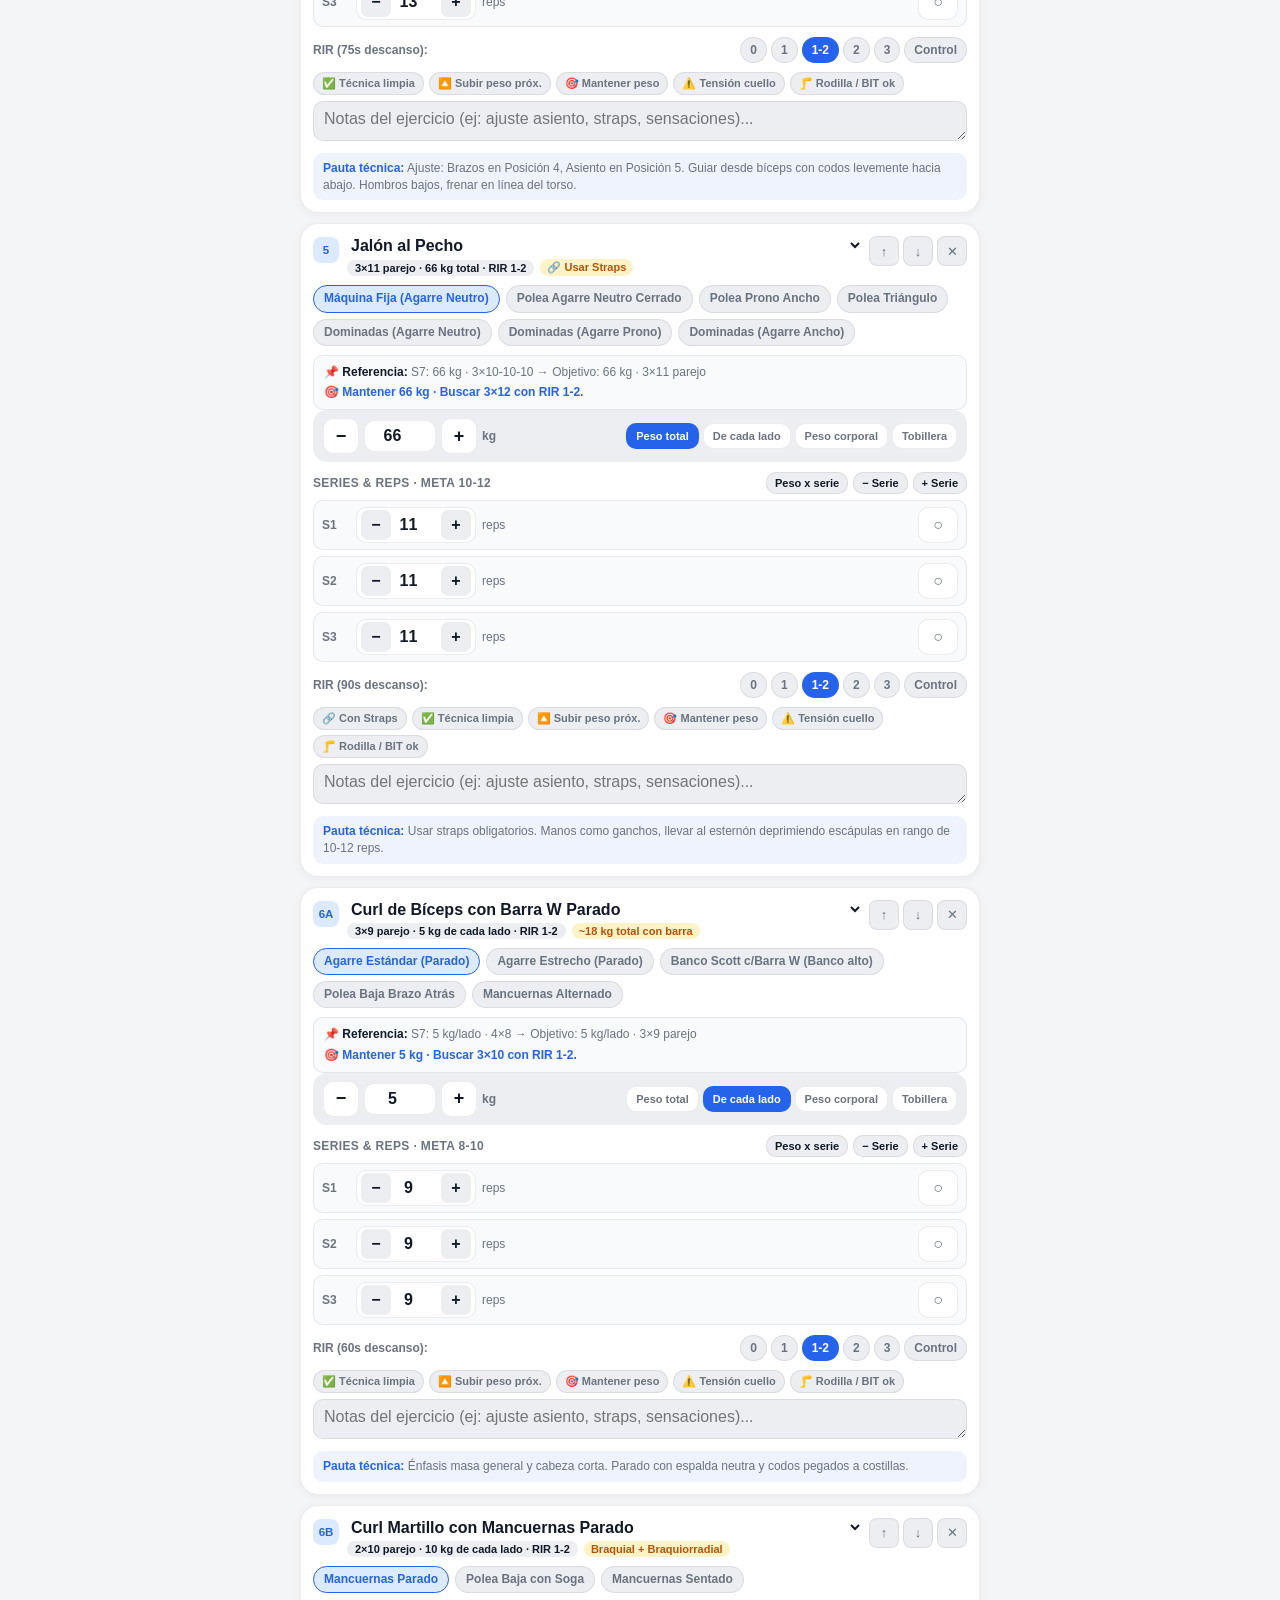
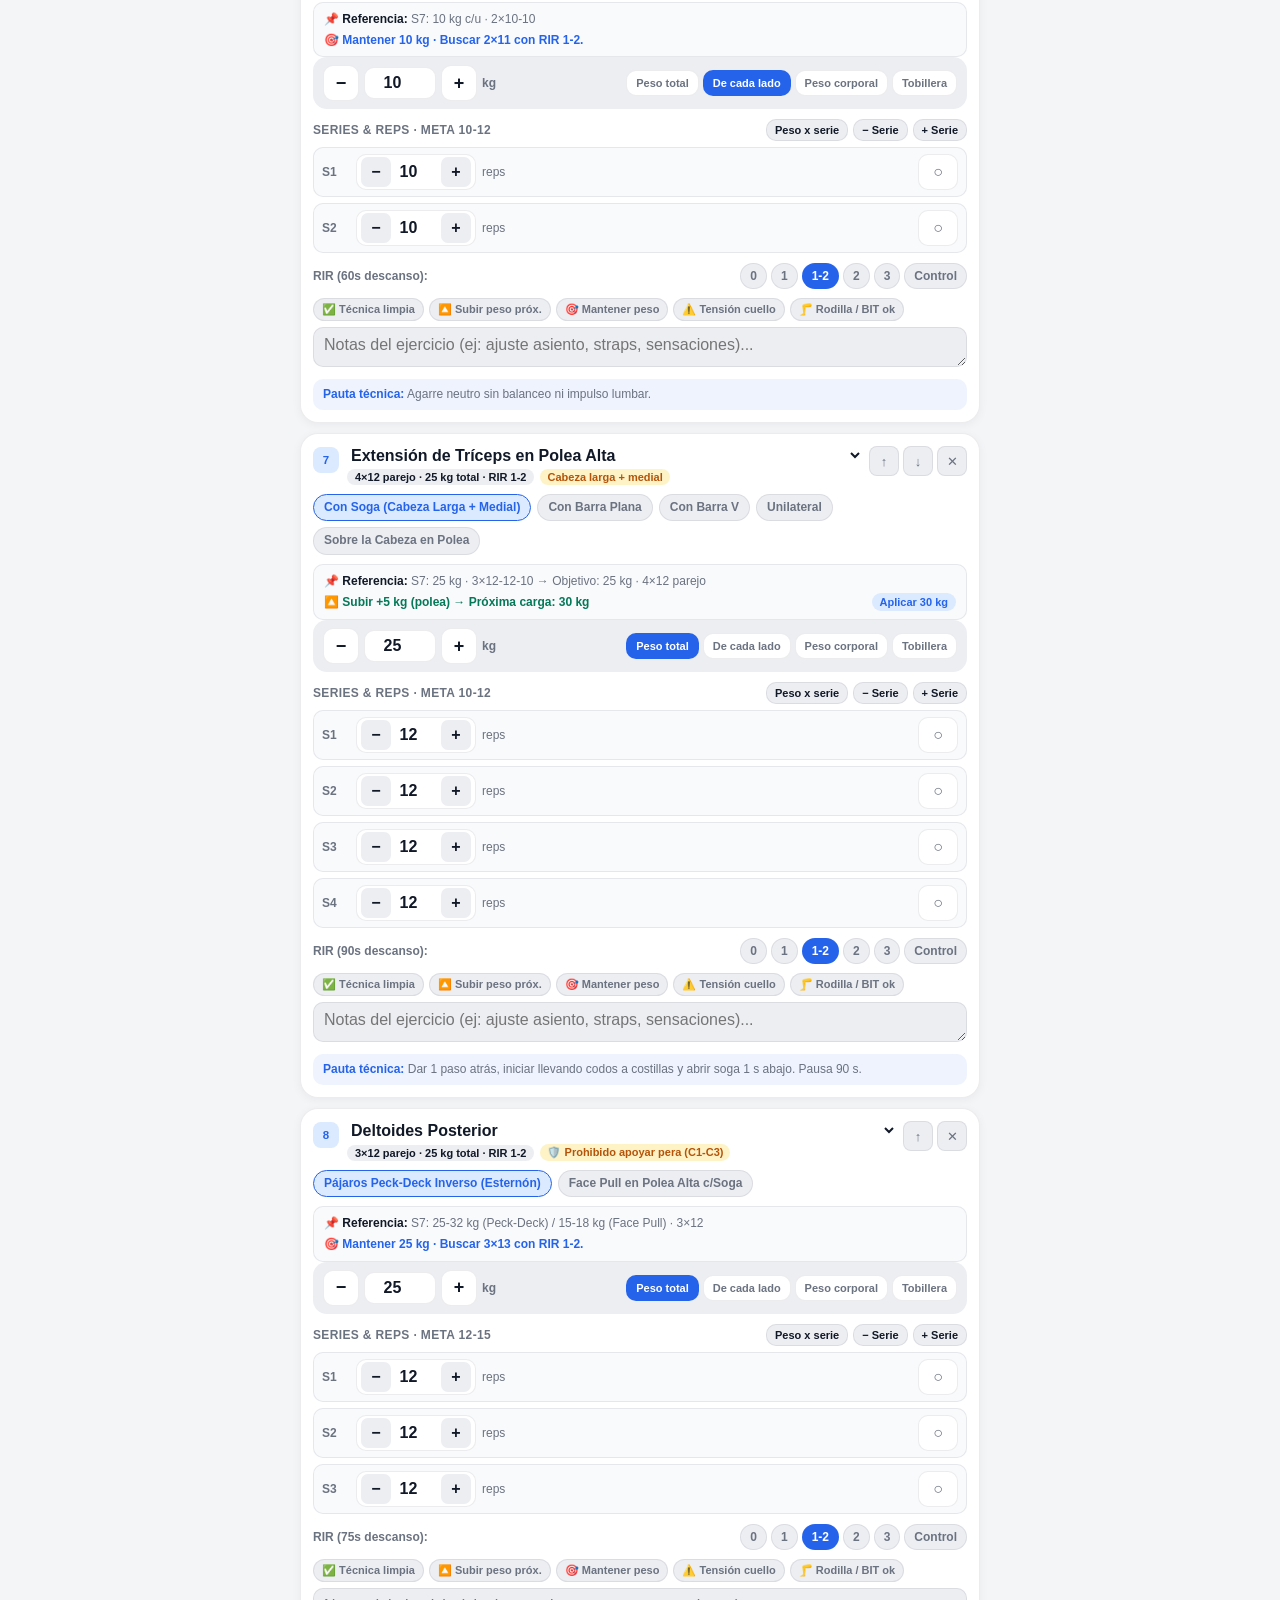
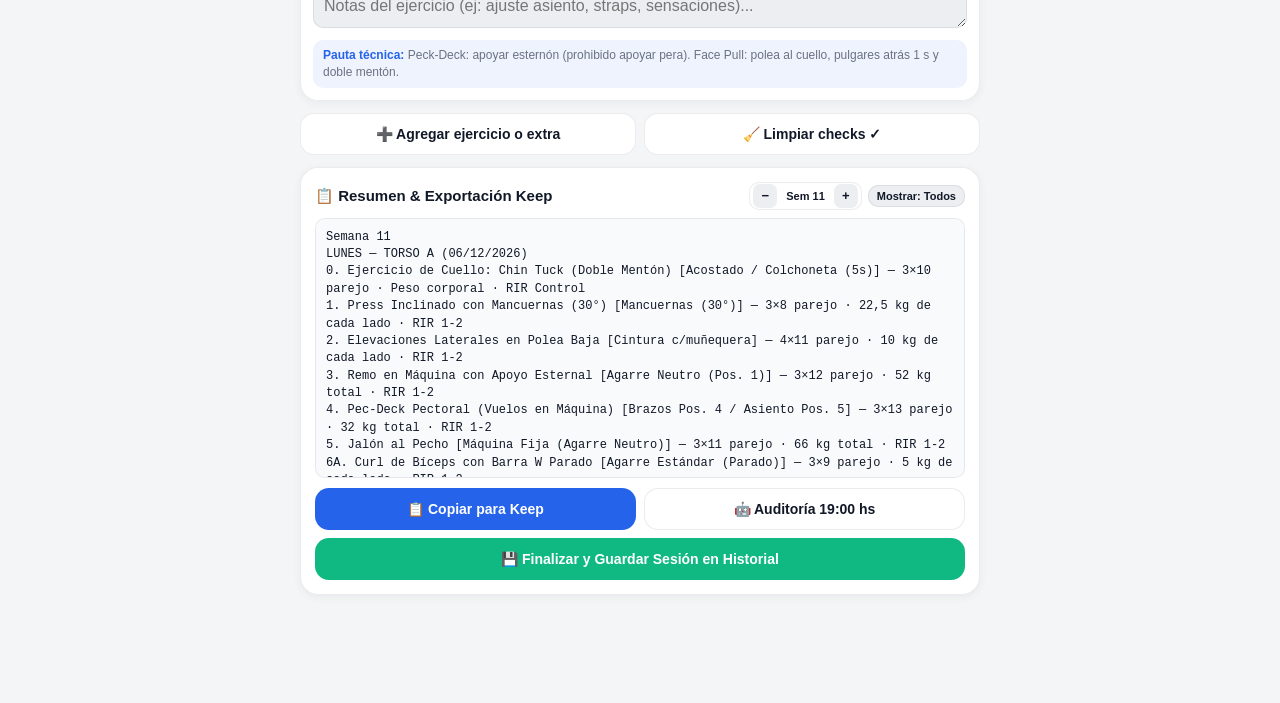
==== commit 68f4252d: "Add unilateral dual checks, 2m exercise rest, floating clock dock, Semana 9 Keep header, straps filt" ====
--- a/gym/index.html
+++ b/gym/index.html
@@ -893,6 +893,22 @@
       color: #ffffff;
       border-color: transparent;
     }
+    .uni-checks {
+      display: flex;
+      align-items: center;
+      gap: 4px;
+      flex-shrink: 0;
+    }
+    .set-check.uni {
+      width: 38px;
+      font-size: 12px;
+      font-weight: 800;
+    }
+    .set-check.uni.checked {
+      background: var(--positive-bright);
+      color: #ffffff;
+      border-color: transparent;
+    }
 
     /* RIR & Notes */
     .rir-row {
@@ -1063,29 +1079,70 @@
       grid-column: 1 / -1;
     }
 
-    /* Floating Rest Timer */
+    /* Floating Bottom Dock (Global Clock + Rest Timer) */
     .rest-bar {
       position: fixed;
       left: 50%;
-      bottom: calc(10px + env(safe-area-inset-bottom));
+      bottom: calc(8px + env(safe-area-inset-bottom));
       transform: translateX(-50%);
-      width: calc(100% - 24px);
+      width: calc(100% - 20px);
       max-width: 656px;
-      background: #111827;
+      background: rgba(17, 24, 39, 0.96);
+      backdrop-filter: blur(12px);
       color: #f9fafb;
       border: 1px solid rgba(255, 255, 255, 0.14);
       border-radius: var(--r-l);
-      padding: 10px 12px;
+      padding: 8px 12px;
       box-shadow: 0 10px 30px rgba(0, 0, 0, 0.45);
       z-index: 50;
-      display: none;
-    }
-    .rest-bar.visible {
       display: block;
     }
     .rest-bar.done-flash {
       background: #065f46;
       border-color: #34d399;
+    }
+    .dock-global-row {
+      display: flex;
+      align-items: center;
+      justify-content: space-between;
+      gap: 8px;
+    }
+    .dock-clock-group {
+      display: flex;
+      align-items: center;
+      gap: 6px;
+    }
+    .dock-clock {
+      font-size: 16px;
+      font-weight: 800;
+      font-variant-numeric: tabular-nums;
+      color: #f9fafb;
+    }
+    .dock-clock.running {
+      color: #34d399;
+    }
+    .dock-mini-btn {
+      padding: 4px 8px;
+      border-radius: 8px;
+      border: 1px solid rgba(255, 255, 255, 0.16);
+      background: rgba(255, 255, 255, 0.12);
+      color: #ffffff;
+      font-size: 11px;
+      font-weight: 750;
+      cursor: pointer;
+    }
+    .dock-mini-btn.primary {
+      background: #2563eb;
+      border-color: transparent;
+    }
+    .rest-subpanel {
+      display: none;
+      margin-top: 7px;
+      padding-top: 7px;
+      border-top: 1px solid rgba(255, 255, 255, 0.14);
+    }
+    .rest-subpanel.visible {
+      display: block;
     }
     .rest-inner {
       display: flex;
@@ -1376,7 +1433,14 @@
       <section class="export-card" aria-label="Exportar entrenamiento">
         <div class="export-head">
           <h3>📋 Resumen &amp; Exportación Keep</h3>
-          <button class="tiny-btn" id="export-mode-toggle" type="button">Mostrar: Todos</button>
+          <div style="display:flex;align-items:center;gap:6px;flex-wrap:wrap;">
+            <div class="rep-stepper" style="padding:1px 3px;">
+              <button class="rep-btn" id="week-minus-btn" type="button" style="width:24px;height:24px;font-size:13px;">−</button>
+              <span id="week-badge-label" style="font-size:11px;font-weight:750;padding:0 5px;">Sem 9</span>
+              <button class="rep-btn" id="week-plus-btn" type="button" style="width:24px;height:24px;font-size:13px;">+</button>
+            </div>
+            <button class="tiny-btn" id="export-mode-toggle" type="button">Mostrar: Todos</button>
+          </div>
         </div>
         <pre class="keep-preview" id="keep-preview"></pre>
         <div class="export-btns">
@@ -1406,22 +1470,36 @@
     </section>
   </main>
 
-  <!-- Floating Rest Timer Bar -->
+  <!-- Floating Bottom Dock (Global Clock + Rest Timer) -->
   <aside class="rest-bar" id="rest-bar" aria-live="polite">
-    <div class="rest-inner">
-      <div>
-        <div class="rest-time" id="rest-time-display">01:30</div>
-        <div class="rest-label" id="rest-ex-label">Descanso activo</div>
+    <div class="dock-global-row">
+      <div class="dock-clock-group">
+        <span style="font-size:13px;">🕒</span>
+        <span class="dock-clock" id="dock-workout-clock">00:00:00</span>
+        <button class="dock-mini-btn primary" id="dock-wt-toggle" type="button">▶</button>
+        <button class="dock-mini-btn" id="dock-wt-reset" type="button" title="Reiniciar reloj">↺</button>
       </div>
-      <div class="rest-actions">
-        <button class="rest-btn" id="rest-minus-btn" type="button">-15s</button>
-        <button class="rest-btn" id="rest-plus-btn" type="button">+15s</button>
-        <button class="rest-btn" id="rest-restart-btn" type="button">↻</button>
-        <button class="rest-btn" id="rest-stop-btn" type="button">✕</button>
+      <div style="display:flex;align-items:center;gap:6px;">
+        <span id="dock-sets-count" style="font-size:11px;font-weight:700;color:#cbd5e1;">0/0</span>
+        <button class="dock-mini-btn" id="dock-manual-rest" type="button">⏱ 90s</button>
       </div>
     </div>
-    <div class="rest-progress">
-      <div class="rest-progress-bar" id="rest-progress-bar"></div>
+    <div class="rest-subpanel" id="rest-subpanel">
+      <div class="rest-inner">
+        <div>
+          <div class="rest-time" id="rest-time-display">01:30</div>
+          <div class="rest-label" id="rest-ex-label">Descanso activo</div>
+        </div>
+        <div class="rest-actions">
+          <button class="rest-btn" id="rest-minus-btn" type="button">-15s</button>
+          <button class="rest-btn" id="rest-plus-btn" type="button">+15s</button>
+          <button class="rest-btn" id="rest-restart-btn" type="button">↻</button>
+          <button class="rest-btn" id="rest-stop-btn" type="button">✕</button>
+        </div>
+      </div>
+      <div class="rest-progress">
+        <div class="rest-progress-bar" id="rest-progress-bar"></div>
+      </div>
     </div>
   </aside>
 
@@ -1583,6 +1661,7 @@
         remo_esternal: {
           id: 'remo_esternal',
           name: 'Remo en Máquina con Apoyo Esternal',
+          isBack: true,
           repMin: 10,
           repMax: 12,
           defaultSets: [12, 12, 12],
@@ -1647,6 +1726,7 @@
         jalon_pecho: {
           id: 'jalon_pecho',
           name: 'Jalón al Pecho',
+          isBack: true,
           repMin: 10,
           repMax: 12,
           defaultSets: [11, 11, 11],
@@ -1672,6 +1752,7 @@
         dominadas: {
           id: 'dominadas',
           name: 'Dominadas',
+          isBack: true,
           repMin: 8,
           repMax: 12,
           defaultSets: [10, 10, 10],
@@ -1844,6 +1925,7 @@
         step_down: {
           id: 'step_down',
           name: 'Step Down en Cajón / Step',
+          isUnilateral: true,
           repMin: 12,
           repMax: 15,
           defaultSets: [14, 14, 14],
@@ -1904,6 +1986,7 @@
         gemelos_step: {
           id: 'gemelos_step',
           name: 'Gemelos Parado a 1 Pierna en Step',
+          isUnilateral: false,
           repMin: 12,
           repMax: 15,
           defaultSets: [14, 14, 14, 14],
@@ -1912,7 +1995,7 @@
           step: 2.5,
           equipType: 'disco / mancuerna',
           defaultRir: '1-2',
-          restSec: 60,
+          restSec: 90,
           badges: ['Pausa 2 s abajo · Por pierna'],
           cue: 'Progresión hasta 15 repeticiones con disco de 10 kg abrazado al pecho y pausa estricta de 2 s en estiramiento abajo.',
           refS7: 'S7: Disco 10 kg · 4×12/pierna → Objetivo: 4×14/pierna',
@@ -1966,6 +2049,7 @@
         deadbug: {
           id: 'deadbug',
           name: 'Deadbug Controlado',
+          isUnilateral: true,
           repMin: 10,
           repMax: 12,
           defaultSets: [11, 11, 11],
@@ -2007,6 +2091,7 @@
         elev_pierna_tobillera: {
           id: 'elev_pierna_tobillera',
           name: 'Elevaciones Laterales de Pierna c/Tobillera',
+          isUnilateral: true,
           repMin: 10,
           repMax: 15,
           defaultSets: [11, 11, 11, 11],
@@ -2048,6 +2133,7 @@
         pallof_polea: {
           id: 'pallof_polea',
           name: 'Pallof Rotado en Polea (Sin Press)',
+          isUnilateral: true,
           repMin: 10,
           repMax: 12,
           defaultSets: [10, 10, 10],
@@ -2203,6 +2289,8 @@
           order: spec.order || '•',
           name: spec.customName || cat.name,
           isPosture: !!cat.isPosture,
+          isBack: !!cat.isBack,
+          isUnilateral: cat.isUnilateral === true,
           variant: variantObj.name,
           variants: (cat.variants || []).map((v) => v.name),
           weight: weight,
@@ -2213,7 +2301,7 @@
           equipType: cat.equipType || 'libre',
           repMin: spec.repMinOverride || cat.repMin || 8,
           repMax: spec.repMaxOverride || cat.repMax || 12,
-          sets: repsArr.map((r) => ({ reps: r, weight: weight, done: false })),
+          sets: repsArr.map((r) => ({ reps: r, weight: weight, done: false, doneL: false, doneR: false })),
           rir: spec.rirOverride || cat.defaultRir || '1-2',
           restSec: spec.restOverride !== undefined ? spec.restOverride : (cat.restSec || 90),
           badges: spec.badgesOverride || cat.badges || [],
@@ -2224,12 +2312,19 @@
       }
 
       const SYNC_KEY = 'sm_gym_sheets_sync_v1';
+      const DEFAULT_SYNC_URL = 'https://script.google.com/macros/s/AKfycbwrIMA7d8rYlb-4mR13eyxzkXSK2C9IJP2epB5H1GlKvkBiRzp9P6E0NjyuRP6By94DYg/exec';
       function loadSyncCfg() {
+        const defaults = { url: DEFAULT_SYNC_URL, version: 'v7.1', lastHash: '', lastSyncIso: '', cachedDays: null };
         try {
           const raw = localStorage.getItem(SYNC_KEY);
-          return raw ? JSON.parse(raw) : { url: '', version: 'v7.1', lastHash: '', lastSyncIso: '', cachedDays: null };
+          if (!raw) return defaults;
+          const parsed = JSON.parse(raw);
+          const cleanUrl = (!parsed.url || parsed.url.includes('AKfycbzaDG4yDBFxbCUidIRaIWxHx3gByZ6u5GXJcTMu_4IYA6j21Je3vCyVRrXXnBxmYlWxTw'))
+            ? DEFAULT_SYNC_URL
+            : parsed.url;
+          return { ...defaults, ...parsed, url: cleanUrl };
         } catch (_) {
-          return { url: '', version: 'v7.1', lastHash: '', lastSyncIso: '', cachedDays: null };
+          return defaults;
         }
       }
       function saveSyncCfg() {
@@ -2247,10 +2342,19 @@
         return tpl.exercises.map((spec) => createExerciseInstance(spec));
       }
 
+      function getAutoWeekNumber() {
+        // Semana 1 inició el 21/09/2026 -> 16/11/2026..22/11/2026 = Semana 9
+        const anchor = new Date(2026, 8, 21, 0, 0, 0);
+        const now = new Date();
+        const diffDays = Math.floor((now - anchor) / 86400000);
+        return Math.max(1, Math.floor(diffDays / 7) + 1);
+      }
+
       function getDefaultState() {
         return {
           activeDay: 'torso_a',
           exportOnlyDone: false,
+          weekOverride: null,
           workoutTimer: { status: 'idle', startedAt: null, accumulatedMs: 0 },
           restTimer: { running: false, endAt: null, totalSec: 90, label: '' },
           days: {
@@ -2264,11 +2368,32 @@
 
       const DEFAULT_SPOTIFY_CLIENT_ID = '34bf96d6874a4d28a06c59236be5f70f';
 
+      function migrateSavedState(parsed) {
+        const days = parsed.days || {};
+        Object.keys(days).forEach((dk) => {
+          (days[dk] || []).forEach((ex) => {
+            const cat = EXERCISE_CATALOG[ex.catId];
+            if (ex.catId === 'gemelos_step') {
+              ex.isUnilateral = false;
+              ex.restSec = 90;
+            } else if (cat) {
+              ex.isBack = !!cat.isBack;
+              if (ex.isUnilateral === undefined) ex.isUnilateral = !!cat.isUnilateral;
+            }
+            (ex.sets || []).forEach((s) => {
+              if (s.doneL === undefined) s.doneL = !!s.done;
+              if (s.doneR === undefined) s.doneR = !!s.done;
+            });
+          });
+        });
+      }
+
       function loadState() {
         try {
           const raw = localStorage.getItem(STORAGE_KEY);
           if (!raw) return getDefaultState();
           const parsed = JSON.parse(raw);
+          migrateSavedState(parsed);
           const def = getDefaultState();
           return {
             ...def,
@@ -2616,25 +2741,34 @@
       function renderWorkoutClock() {
         const clockEl = document.getElementById('workout-clock');
         const toggleBtn = document.getElementById('wt-toggle-btn');
+        const dockClockEl = document.getElementById('dock-workout-clock');
+        const dockToggleBtn = document.getElementById('dock-wt-toggle');
         const wt = state.workoutTimer;
         const nextText = formatClock(getWorkoutElapsedMs());
         if (nextText !== lastClockText) {
           clockEl.textContent = nextText;
+          if (dockClockEl) dockClockEl.textContent = nextText;
           lastClockText = nextText;
         }
         if (wt.status === 'running') {
           clockEl.classList.add('running');
+          if (dockClockEl) dockClockEl.classList.add('running');
           if (toggleBtn.textContent !== '⏸ Pausar') toggleBtn.textContent = '⏸ Pausar';
+          if (dockToggleBtn && dockToggleBtn.textContent !== '⏸') dockToggleBtn.textContent = '⏸';
         } else if (wt.status === 'paused') {
           clockEl.classList.remove('running');
+          if (dockClockEl) dockClockEl.classList.remove('running');
           if (toggleBtn.textContent !== '▶ Reanudar') toggleBtn.textContent = '▶ Reanudar';
+          if (dockToggleBtn && dockToggleBtn.textContent !== '▶') dockToggleBtn.textContent = '▶';
         } else {
           clockEl.classList.remove('running');
+          if (dockClockEl) dockClockEl.classList.remove('running');
           if (toggleBtn.textContent !== '▶ Iniciar') toggleBtn.textContent = '▶ Iniciar';
-        }
-      }
-
-      document.getElementById('wt-toggle-btn').addEventListener('click', () => {
+          if (dockToggleBtn && dockToggleBtn.textContent !== '▶') dockToggleBtn.textContent = '▶';
+        }
+      }
+
+      function toggleWorkoutTimer() {
         unlockAudio();
         const wt = state.workoutTimer;
         if (wt.status === 'running') {
@@ -2647,13 +2781,18 @@
         }
         saveState();
         renderWorkoutClock();
-      });
-
-      document.getElementById('wt-reset-btn').addEventListener('click', () => {
+      }
+
+      function resetWorkoutTimer() {
         state.workoutTimer = { status: 'idle', startedAt: null, accumulatedMs: 0 };
         saveState();
         renderWorkoutClock();
-      });
+      }
+
+      document.getElementById('wt-toggle-btn').addEventListener('click', toggleWorkoutTimer);
+      document.getElementById('wt-reset-btn').addEventListener('click', resetWorkoutTimer);
+      document.getElementById('dock-wt-toggle').addEventListener('click', toggleWorkoutTimer);
+      document.getElementById('dock-wt-reset').addEventListener('click', resetWorkoutTimer);
 
       let restAlarmFired = false;
       function startRestTimer(seconds, label) {
@@ -2682,17 +2821,17 @@
       let lastRestPct = '';
       function renderRestBar() {
         const bar = document.getElementById('rest-bar');
+        const sub = document.getElementById('rest-subpanel');
         const rt = state.restTimer;
         if (!rt.running || !rt.endAt) {
-          if (bar.classList.contains('visible')) {
-            bar.classList.remove('visible', 'done-flash');
-          }
+          if (sub.classList.contains('visible')) sub.classList.remove('visible');
+          if (bar.classList.contains('done-flash')) bar.classList.remove('done-flash');
           lastRestTimeText = '';
           lastRestLabelText = '';
           lastRestPct = '';
           return;
         }
-        if (!bar.classList.contains('visible')) bar.classList.add('visible');
+        if (!sub.classList.contains('visible')) sub.classList.add('visible');
         const remMs = rt.endAt - Date.now();
         const remSec = Math.max(0, Math.ceil(remMs / 1000));
         const mm = String(Math.floor(remSec / 60)).padStart(2, '0');
@@ -2748,6 +2887,10 @@
         unlockAudio();
         startRestTimer(90, 'Descanso manual (90s)');
       });
+      document.getElementById('dock-manual-rest').addEventListener('click', () => {
+        unlockAudio();
+        startRestTimer(90, 'Descanso manual (90s)');
+      });
 
       setInterval(() => {
         if (state.workoutTimer.status === 'running') renderWorkoutClock();
@@ -2769,6 +2912,8 @@
           });
         });
         document.getElementById('hud-sets-count').textContent = `${done} / ${total} series`;
+        const dockSets = document.getElementById('dock-sets-count');
+        if (dockSets) dockSets.textContent = `${done}/${total}`;
         const pct = total > 0 ? Math.round((done / total) * 100) : 0;
         document.getElementById('hud-progress-fill').style.width = `${pct}%`;
       }
@@ -3170,7 +3315,7 @@
         plusSetBtn.textContent = '+ Serie';
         plusSetBtn.addEventListener('click', () => {
           const last = ex.sets[ex.sets.length - 1] || { reps: ex.repMin, weight: ex.weight };
-          ex.sets.push({ reps: last.reps, weight: last.weight ?? ex.weight, done: false });
+          ex.sets.push({ reps: last.reps, weight: last.weight ?? ex.weight, done: false, doneL: false, doneR: false });
           saveState();
           refreshExerciseCard(card, ex, exIdx);
         });
@@ -3183,9 +3328,22 @@
         card.appendChild(setsHead);
 
         // Sets Rows
+        const isUni = (function () {
+          if (ex.catId === 'gemelos_step') return false;
+          if (ex.isUnilateral) return true;
+          return /unilateral/i.test(ex.variant || '') || /unilateral/i.test(ex.name || '');
+        })();
+
+        const isBackEx = (function () {
+          if (ex.isBack) return true;
+          const t = `${ex.name || ''} ${ex.variant || ''}`.toLowerCase();
+          return t.includes('remo') || t.includes('jalón') || t.includes('jalon') || t.includes('dominada');
+        })();
+
         const setsList = document.createElement('div');
         setsList.className = 'sets-list';
         ex.sets.forEach((s, sIdx) => {
+          const isLastSet = sIdx === ex.sets.length - 1;
           const row = document.createElement('div');
           row.className = `set-row${s.done ? ' done' : ''}`;
 
@@ -3263,25 +3421,69 @@
             ctrls.appendChild(kgLbl);
           }
 
-          const checkBtn = document.createElement('button');
-          checkBtn.type = 'button';
-          checkBtn.className = 'set-check';
-          checkBtn.textContent = s.done ? '✓' : '○';
-          checkBtn.setAttribute('aria-label', `Completar serie ${sIdx + 1}`);
-          checkBtn.addEventListener('click', () => {
-            unlockAudio();
-            s.done = !s.done;
-            if (s.done) {
-              startWorkoutTimerIfIdle();
-              startRestTimer(ex.restSec || 90, `${ex.name} · S${sIdx + 1}`);
-            }
-            saveState();
-            refreshExerciseCard(card, ex, exIdx);
-          });
-
           row.appendChild(idxSpan);
           row.appendChild(ctrls);
-          row.appendChild(checkBtn);
+
+          if (isUni) {
+            const uniWrap = document.createElement('div');
+            uniWrap.className = 'uni-checks';
+
+            const makeSideBtn = (sideKey, sideLabel) => {
+              const btn = document.createElement('button');
+              btn.type = 'button';
+              const checked = !!s[sideKey];
+              btn.className = `set-check uni${checked ? ' checked' : ''}`;
+              btn.textContent = checked ? `${sideLabel}✓` : sideLabel;
+              btn.setAttribute('aria-label', `Serie ${sIdx + 1} lado ${sideLabel}`);
+              btn.addEventListener('click', () => {
+                unlockAudio();
+                s[sideKey] = !s[sideKey];
+                const bothDone = !!(s.doneL && s.doneR);
+                s.done = bothDone;
+                if (s[sideKey]) {
+                  startWorkoutTimerIfIdle();
+                  if (!bothDone) {
+                    startRestTimer(90, `${ex.name} · S${sIdx + 1} (cambio de lado 1:30)`);
+                  } else if (isLastSet) {
+                    startRestTimer(120, `Cambio de ejercicio (2:00)`);
+                  } else {
+                    startRestTimer(ex.restSec || 90, `${ex.name} · S${sIdx + 1}`);
+                  }
+                }
+                saveState();
+                refreshExerciseCard(card, ex, exIdx);
+              });
+              return btn;
+            };
+
+            uniWrap.appendChild(makeSideBtn('doneL', 'I'));
+            uniWrap.appendChild(makeSideBtn('doneR', 'D'));
+            row.appendChild(uniWrap);
+          } else {
+            const checkBtn = document.createElement('button');
+            checkBtn.type = 'button';
+            checkBtn.className = 'set-check';
+            checkBtn.textContent = s.done ? '✓' : '○';
+            checkBtn.setAttribute('aria-label', `Completar serie ${sIdx + 1}`);
+            checkBtn.addEventListener('click', () => {
+              unlockAudio();
+              s.done = !s.done;
+              s.doneL = s.done;
+              s.doneR = s.done;
+              if (s.done) {
+                startWorkoutTimerIfIdle();
+                if (isLastSet) {
+                  startRestTimer(120, `Cambio de ejercicio (2:00)`);
+                } else {
+                  startRestTimer(ex.restSec || 90, `${ex.name} · S${sIdx + 1}`);
+                }
+              }
+              saveState();
+              refreshExerciseCard(card, ex, exIdx);
+            });
+            row.appendChild(checkBtn);
+          }
+
           setsList.appendChild(row);
         });
         card.appendChild(setsList);
@@ -3291,7 +3493,7 @@
         rirRow.className = 'rir-row';
         const rirLabel = document.createElement('span');
         rirLabel.className = 'rir-label';
-        rirLabel.textContent = `RIR (${ex.restSec || 90}s descanso):`;
+        rirLabel.textContent = isUni ? `RIR (90s/lado · ${ex.restSec || 90}s):` : `RIR (${ex.restSec || 90}s descanso):`;
 
         const rirPills = document.createElement('div');
         rirPills.className = 'rir-pills';
@@ -3311,13 +3513,13 @@
         rirRow.appendChild(rirPills);
         card.appendChild(rirRow);
 
-        // Notes + Quick Tags
+        // Notes + Quick Tags (Straps solo en ejercicios de espalda)
         const notesWrap = document.createElement('div');
         notesWrap.className = 'notes-wrap';
 
         const qNotes = document.createElement('div');
         qNotes.className = 'quick-notes';
-        QUICK_NOTES.forEach((qn) => {
+        QUICK_NOTES.filter((qn) => qn.key !== 'straps' || isBackEx).forEach((qn) => {
           const active = (ex.notes || '').includes(qn.text);
           const qBtn = document.createElement('button');
           qBtn.type = 'button';
@@ -3367,6 +3569,12 @@
       // ============================================================
       // 7. KEEP EXPORT & SESSION SAVING
       // ============================================================
+      function getCurrentWeekNumber() {
+        return typeof state.weekOverride === 'number' && state.weekOverride >= 1
+          ? state.weekOverride
+          : getAutoWeekNumber();
+      }
+
       function buildKeepText(dayId, exercises, durationMs, onlyDone) {
         const tpl = DAYS_TEMPLATE[dayId];
         const today = new Date();
@@ -3374,7 +3582,10 @@
         const mins = Math.max(1, Math.round(durationMs / 60000));
         const durText = durationMs > 0 ? ` · ⏱ ${mins} min` : '';
 
-        const lines = [`${tpl.title.toUpperCase()} (${dateStr})${durText}`];
+        const lines = [
+          `Semana ${getCurrentWeekNumber()}`,
+          `${tpl.title.toUpperCase()} (${dateStr})${durText}`
+        ];
         exercises.forEach((ex) => {
           const activeSets = onlyDone ? ex.sets.filter((s) => s.done) : ex.sets;
           if (!activeSets.length) return;
@@ -3391,6 +3602,8 @@
       }
 
       function renderKeepPreview() {
+        const wkLbl = document.getElementById('week-badge-label');
+        if (wkLbl) wkLbl.textContent = `Sem ${getCurrentWeekNumber()}`;
         const toggleBtn = document.getElementById('export-mode-toggle');
         toggleBtn.textContent = state.exportOnlyDone ? 'Mostrar: Solo ✓' : 'Mostrar: Todos';
         toggleBtn.classList.toggle('active', !!state.exportOnlyDone);
@@ -3399,6 +3612,17 @@
         const text = buildKeepText(state.activeDay, list, getWorkoutElapsedMs(), state.exportOnlyDone);
         document.getElementById('keep-preview').textContent = text;
       }
+
+      document.getElementById('week-minus-btn').addEventListener('click', () => {
+        state.weekOverride = Math.max(1, getCurrentWeekNumber() - 1);
+        saveState();
+        renderKeepPreview();
+      });
+      document.getElementById('week-plus-btn').addEventListener('click', () => {
+        state.weekOverride = getCurrentWeekNumber() + 1;
+        saveState();
+        renderKeepPreview();
+      });
 
       async function copyText(txt, toastMsg) {
         try {
@@ -3480,7 +3704,7 @@
 
         // Reset checks & timers for next session while keeping updated loads/reps
         exercises.forEach((ex) => {
-          ex.sets.forEach((s) => { s.done = false; });
+          ex.sets.forEach((s) => { s.done = false; s.doneL = false; s.doneR = false; });
         });
         state.workoutTimer = { status: 'idle', startedAt: null, accumulatedMs: 0 };
         stopRestTimer();
@@ -3610,7 +3834,7 @@
 
       document.getElementById('clear-checks-btn').addEventListener('click', () => {
         (state.days[state.activeDay] || []).forEach((ex) => {
-          ex.sets.forEach((s) => { s.done = false; });
+          ex.sets.forEach((s) => { s.done = false; s.doneL = false; s.doneR = false; });
         });
         saveState();
         renderActiveView();
@@ -4116,7 +4340,7 @@
         }
 
         if (parsedReps && parsedReps.length) {
-          base.sets = parsedReps.map((r) => ({ reps: r, weight: base.weight, done: false }));
+          base.sets = parsedReps.map((r) => ({ reps: r, weight: base.weight, done: false, doneL: false, doneR: false }));
         } else {
           base.sets.forEach((s) => { s.weight = base.weight; });
         }
@@ -4143,10 +4367,22 @@
 
       function applySheetsPayload(payload) {
         if (!payload || !payload.days) return;
+        const prevNotes = {};
+        ['torso_a', 'pierna_a', 'torso_b', 'pierna_b'].forEach((dk) => {
+          (state.days[dk] || []).forEach((ex) => {
+            if (ex.notes && ex.notes.trim()) prevNotes[`${dk}:${ex.catId}`] = ex.notes;
+          });
+        });
+
         const parsedDays = {};
         ['torso_a', 'pierna_a', 'torso_b', 'pierna_b'].forEach((dk) => {
           const rows = payload.days[dk] || [];
-          parsedDays[dk] = rows.length ? rows.map((r) => parseSheetRowToExercise(r)) : buildDefaultDay(dk);
+          parsedDays[dk] = rows.length ? rows.map((r) => {
+            const item = parseSheetRowToExercise(r);
+            const savedNote = prevNotes[`${dk}:${item.catId}`];
+            if (savedNote) item.notes = savedNote;
+            return item;
+          }) : buildDefaultDay(dk);
         });
         syncCfg.version = payload.version || 'v7.1';
         syncCfg.lastHash = payload.hash || '';
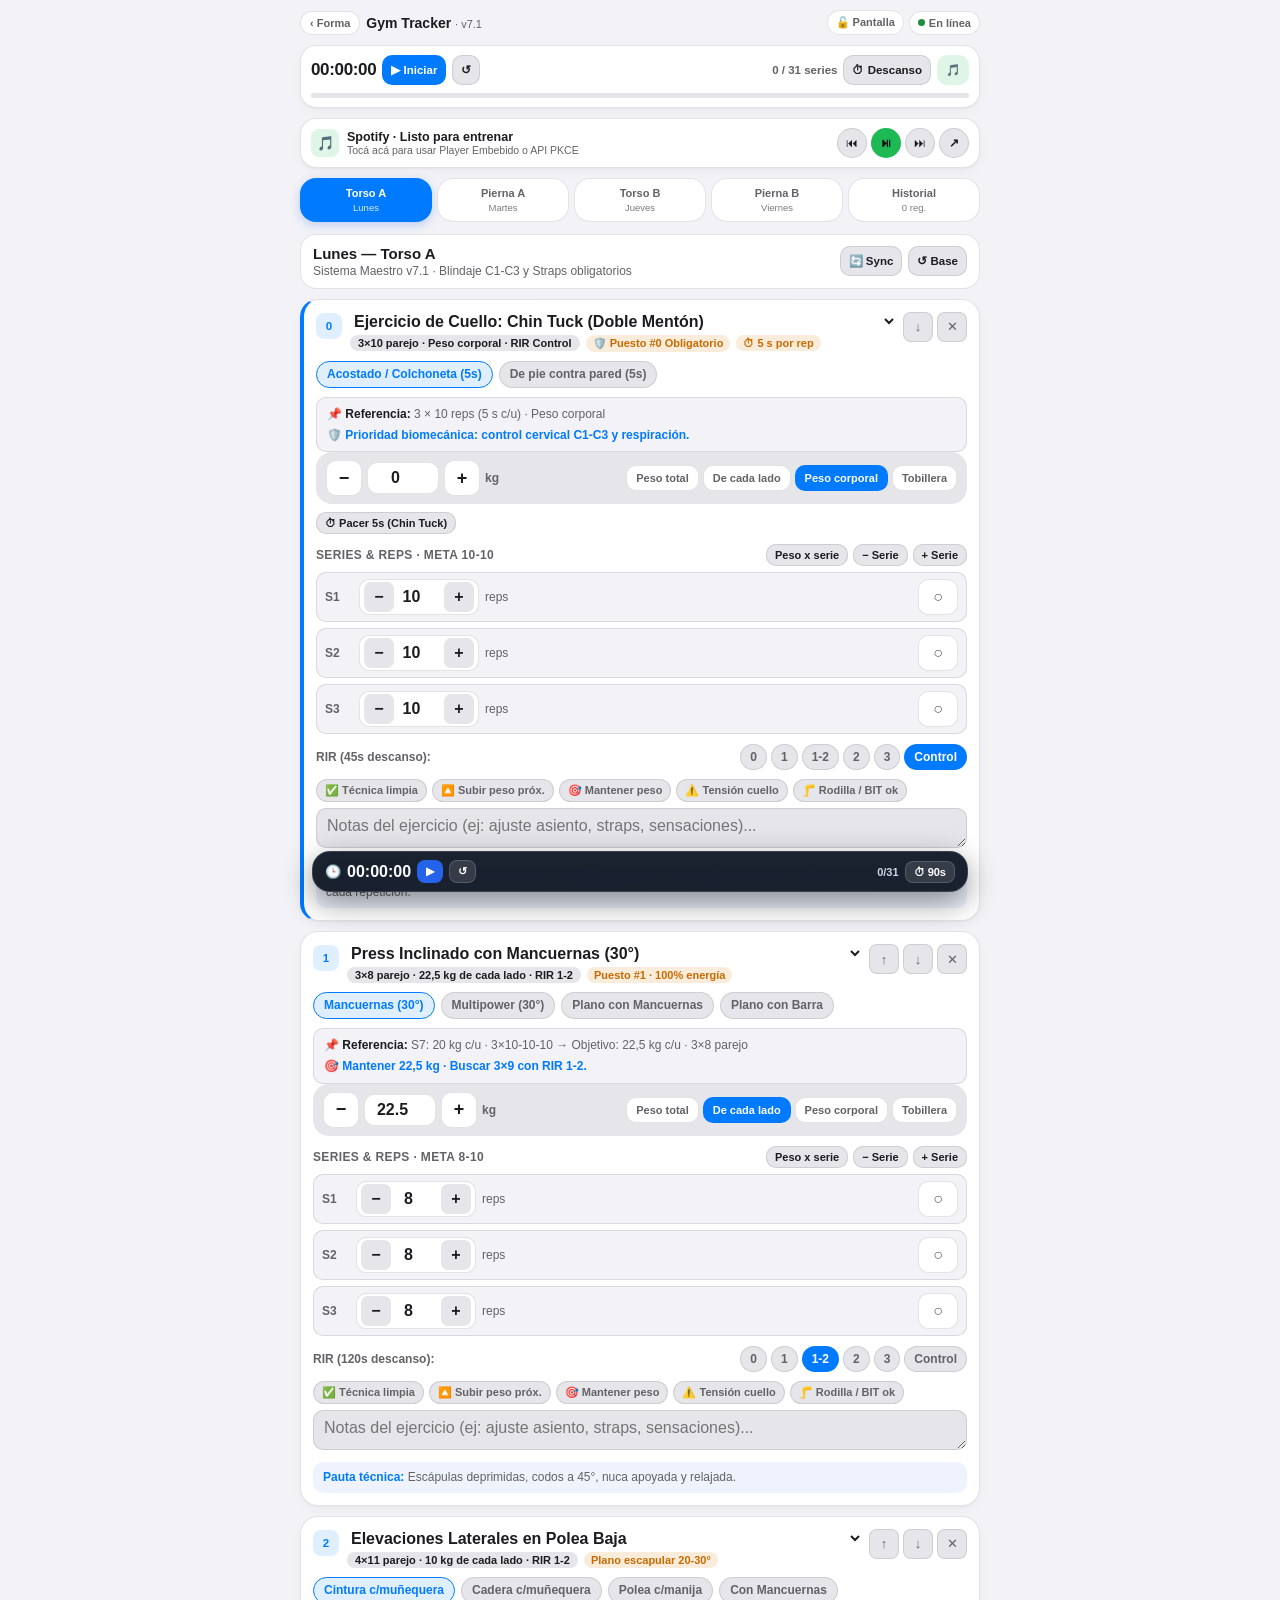
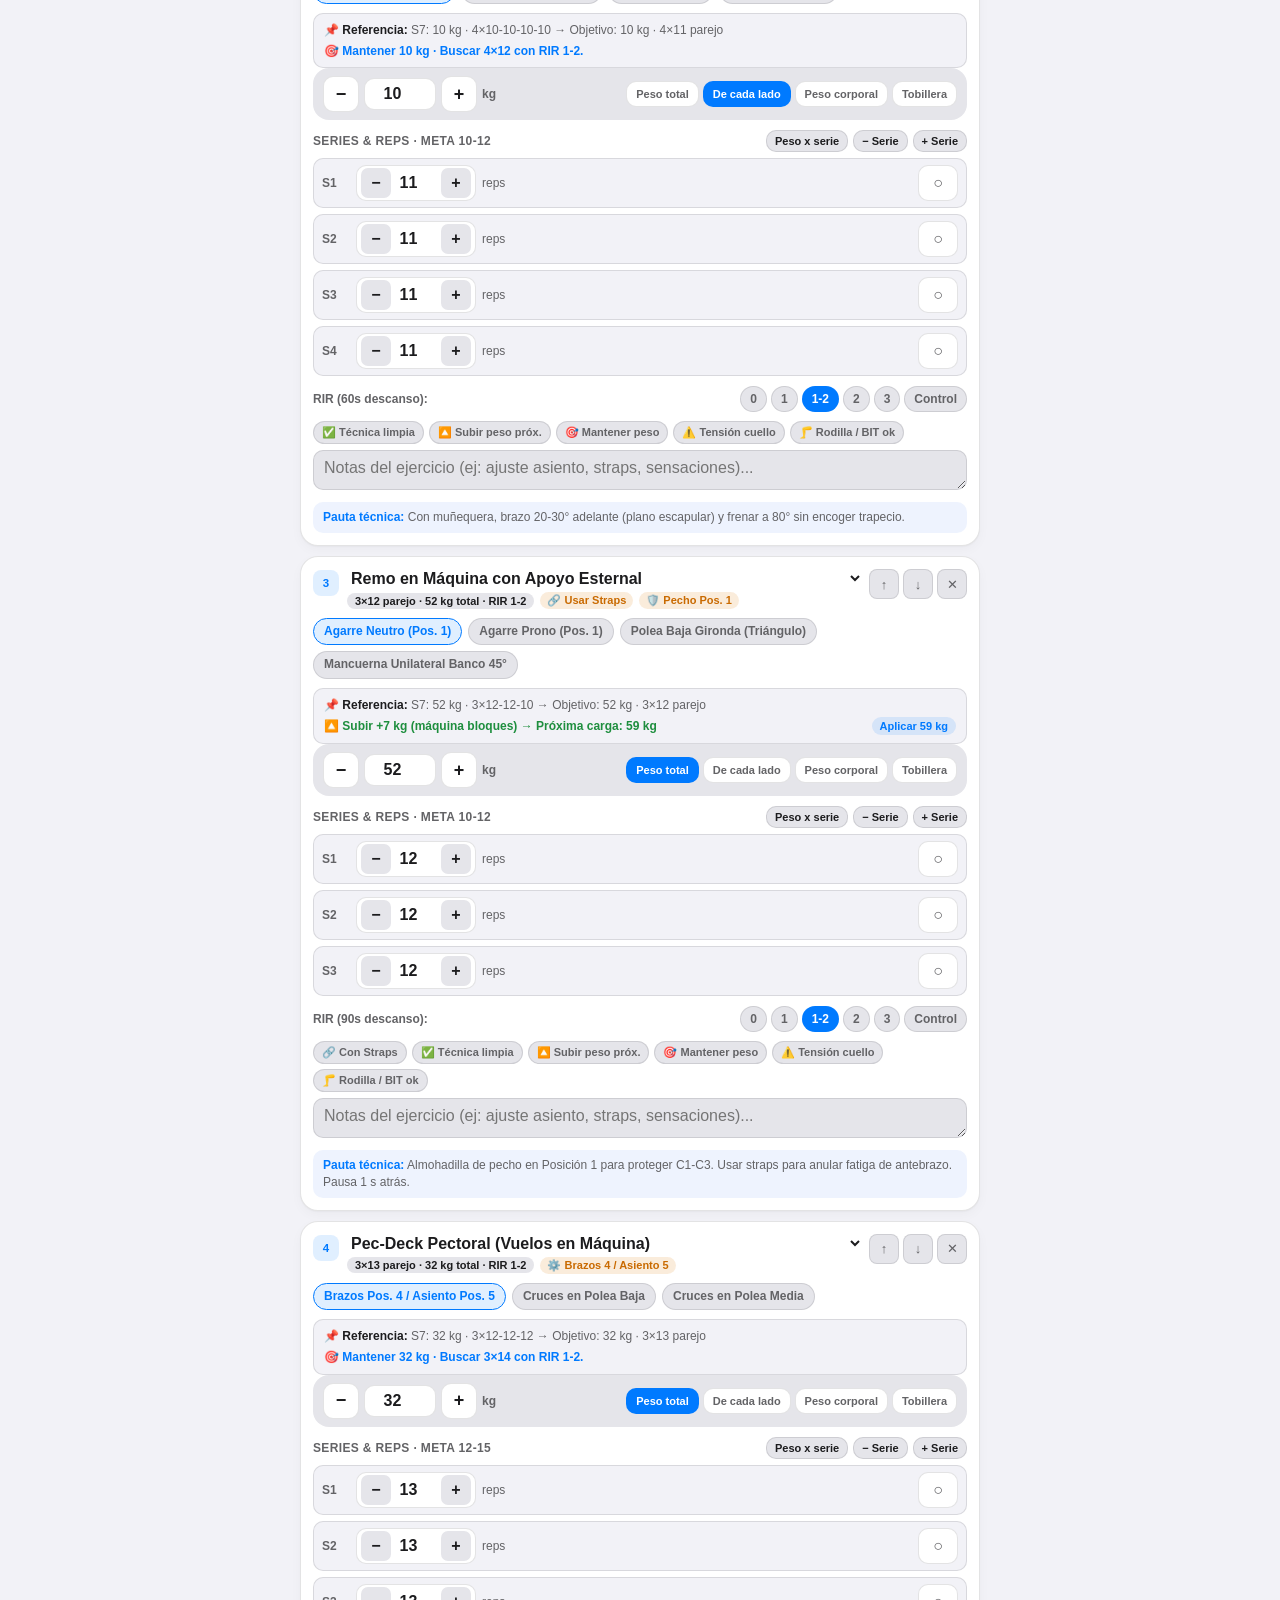
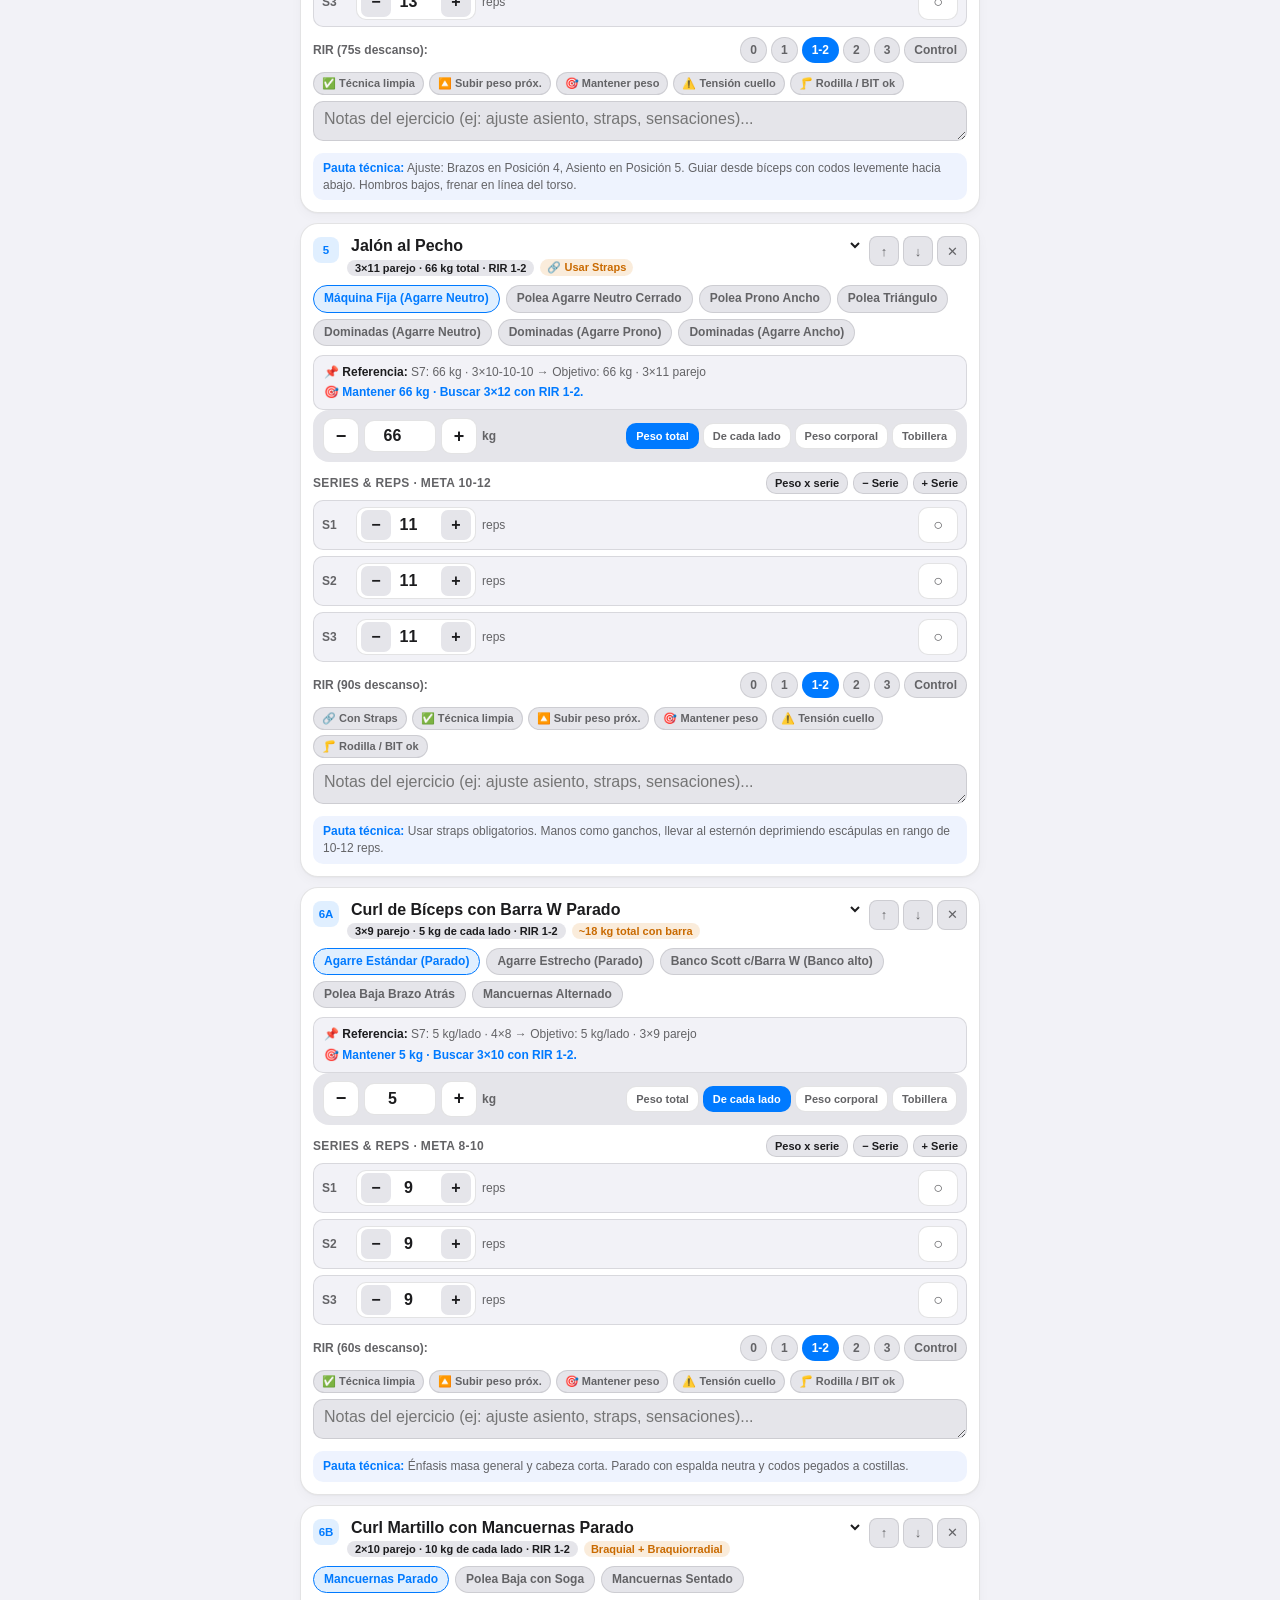
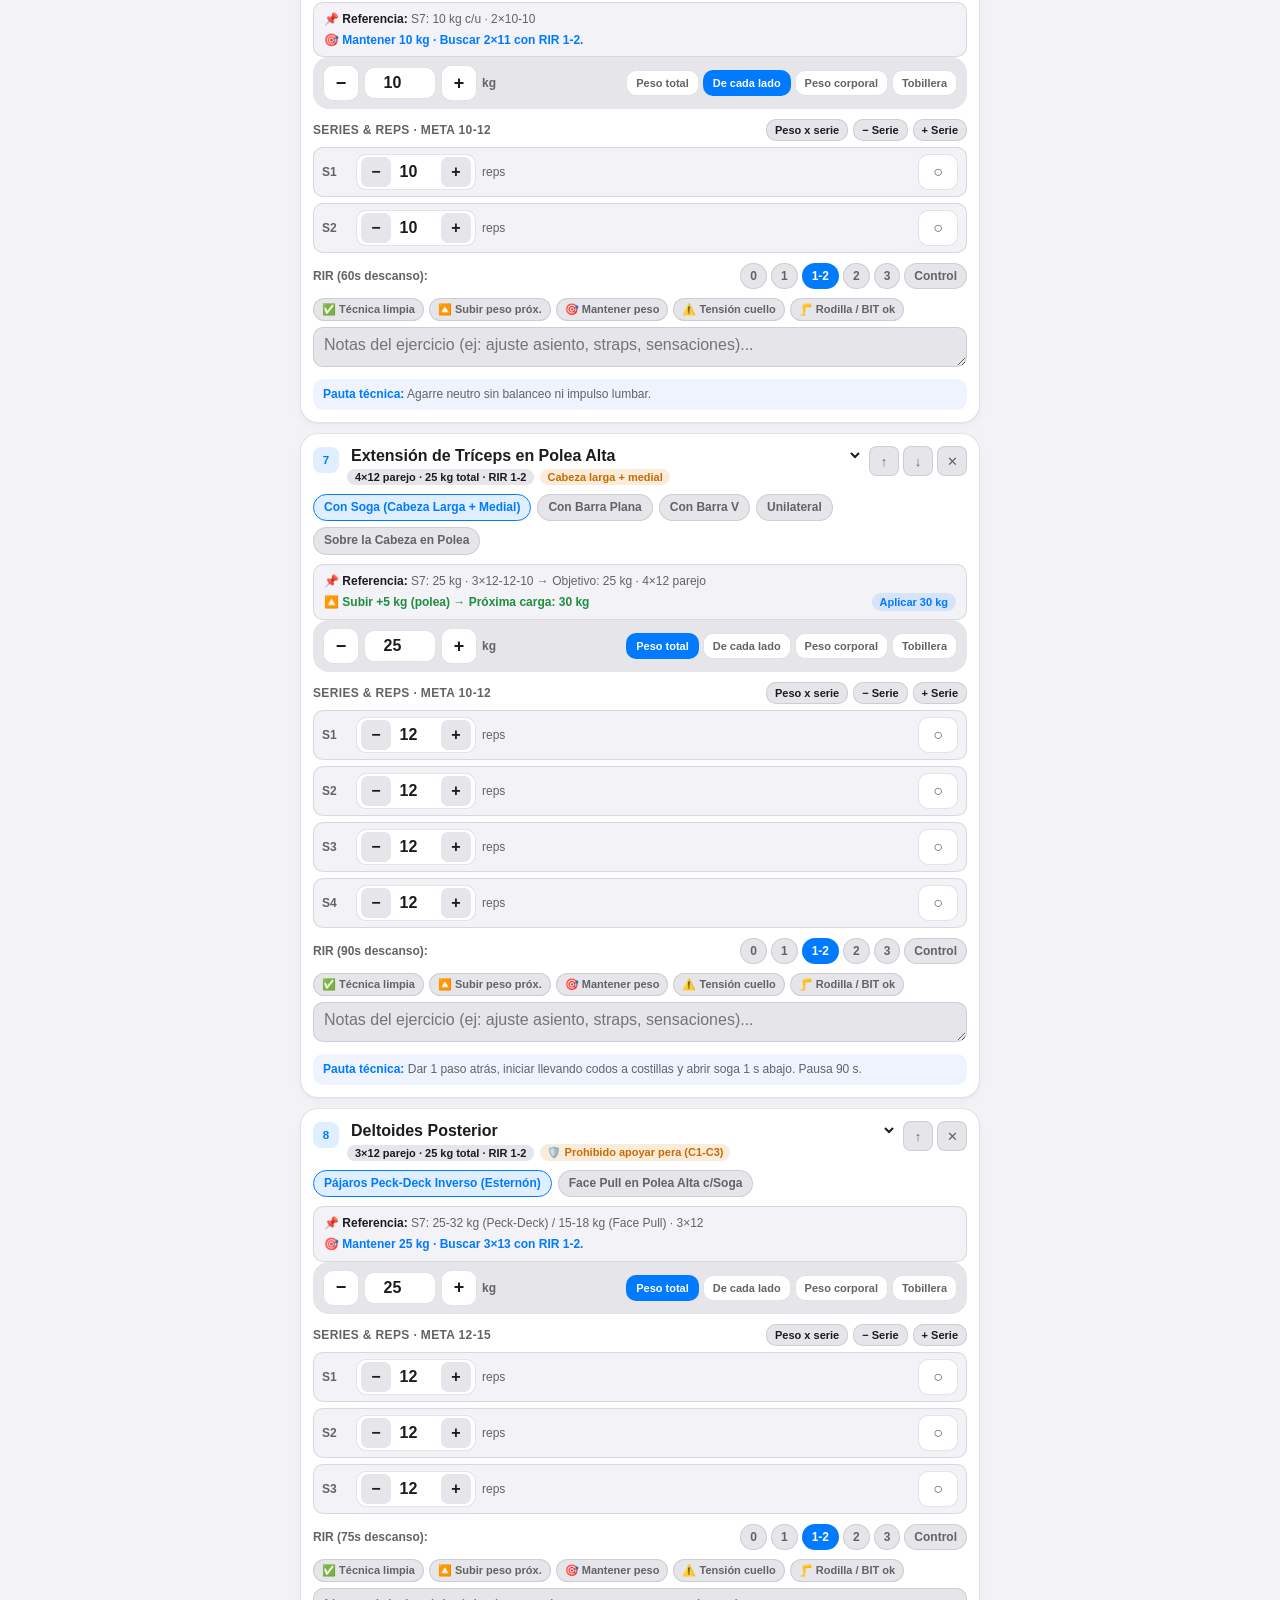
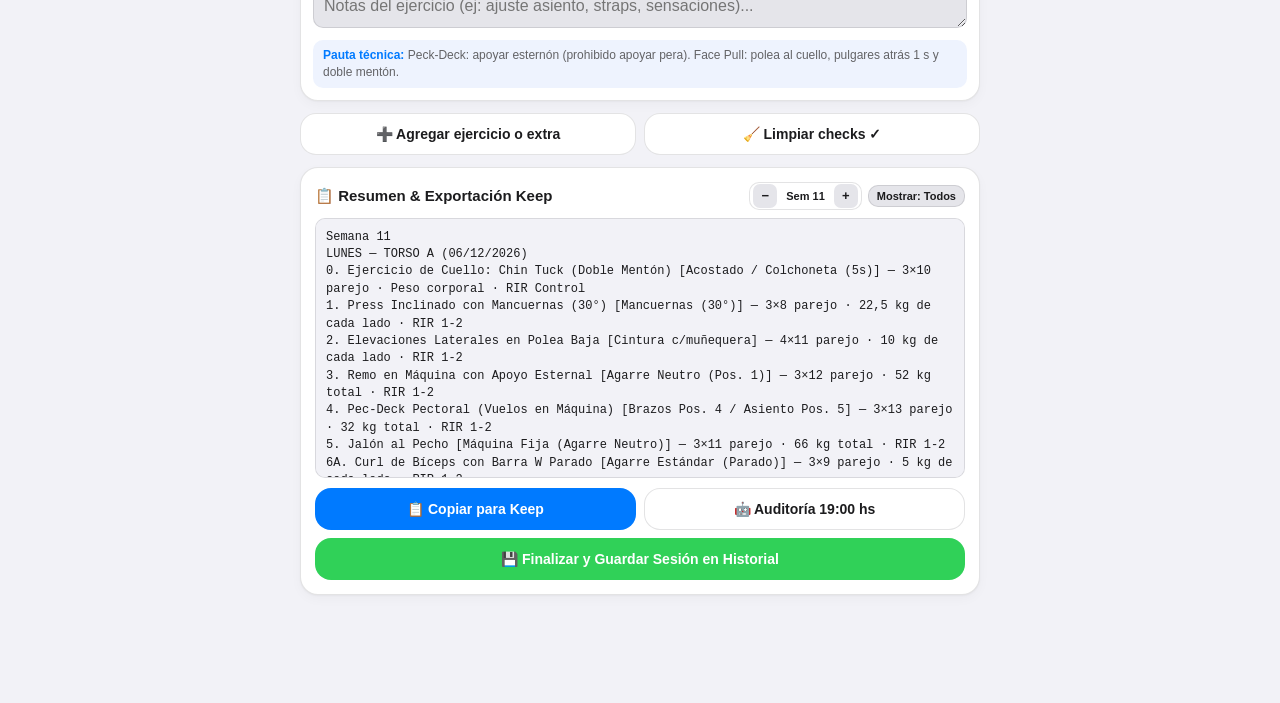
==== commit 77de7aa2: "Forma by Luxx: app unificada offline-first (Home, Gym, NEAT, Meals)" ====
--- a/gym/index.html
+++ b/gym/index.html
@@ -6,62 +6,72 @@
   <meta name="apple-mobile-web-app-capable" content="yes">
   <meta name="apple-mobile-web-app-status-bar-style" content="black-translucent">
   <meta name="apple-mobile-web-app-title" content="Gym v7.1">
-  <meta name="theme-color" content="#f4f5f7" media="(prefers-color-scheme: light)">
-  <meta name="theme-color" content="#0f1115" media="(prefers-color-scheme: dark)">
+  <meta name="theme-color" content="#F2F2F7" media="(prefers-color-scheme: light)">
+  <meta name="theme-color" content="#000000" media="(prefers-color-scheme: dark)">
   <link rel="apple-touch-icon" sizes="180x180" href="./icons/apple-touch-icon.png">
   <link rel="icon" type="image/svg+xml" href="./icons/icon.svg">
   <link rel="manifest" href="./manifest.json">
-  <title>Gym Tracker — Sistema Maestro v7.1</title>
+  <title>Gym — Forma by Luxx</title>
   <style>
     :root {
-      --bg: #f4f5f7;
-      --surface-bright: #ffffff;
-      --surface-dim: #eceef2;
-      --surface-card: #f8fafc;
-      --on-surface: #111827;
-      --on-surface-variant: #6b7280;
-      --primary: #2563eb;
-      --primary-strong: #1d4ed8;
-      --accent-container: #dbeafe;
-      --positive: #047857;
-      --positive-bright: #10b981;
-      --positive-container: #d1fae5;
-      --warn: #b45309;
-      --warn-container: #fef3c7;
-      --error: #dc2626;
-      --error-container: #fee2e2;
-      --spotify: #1db954;
+      --bg: #F2F2F7;
+      --surface-bright: #FFFFFF;
+      --surface-dim: #E5E5EA;
+      --surface-card: #F2F2F7;
+      --on-surface: #1C1C1E;
+      --on-surface-variant: #636366;
+      --primary: #007AFF;
+      --primary-strong: #0066CC;
+      --accent-container: rgba(0, 122, 255, 0.12);
+      --positive: #1E8E3E;
+      --positive-bright: #30D158;
+      --positive-container: rgba(30, 142, 62, 0.13);
+      --warn: #C96A00;
+      --warn-container: rgba(217, 119, 6, 0.14);
+      --error: #D72B21;
+      --error-container: rgba(215, 43, 33, 0.12);
+      --spotify: #1DB954;
       --spotify-container: rgba(29, 185, 84, 0.14);
-      --border: rgba(17, 24, 39, 0.08);
-      --shadow: 0 2px 10px rgba(15, 23, 42, 0.05);
+      --border: rgba(60, 60, 67, 0.14);
+      --shadow: 0 1px 2px rgba(0, 0, 0, 0.04), 0 4px 12px rgba(0, 0, 0, 0.03);
       --r-s: 10px;
-      --r-m: 14px;
+      --r-m: 16px;
       --r-l: 18px;
       --r-full: 999px;
     }
     @media (prefers-color-scheme: dark) {
       :root {
-        --bg: #0f1115;
-        --surface-bright: #1a1d24;
-        --surface-dim: #252932;
-        --surface-card: #14171d;
-        --on-surface: #f3f4f6;
-        --on-surface-variant: #9ca3af;
-        --primary: #60a5fa;
-        --primary-strong: #3b82f6;
-        --accent-container: rgba(37, 99, 235, 0.22);
-        --positive: #34d399;
-        --positive-bright: #10b981;
-        --positive-container: rgba(6, 78, 59, 0.65);
-        --warn: #fbbf24;
-        --warn-container: rgba(180, 83, 9, 0.25);
-        --error: #f87171;
-        --error-container: rgba(127, 29, 29, 0.55);
-        --spotify: #1ed760;
+        --bg: #000000;
+        --surface-bright: #1C1C1E;
+        --surface-dim: #2C2C2E;
+        --surface-card: #1C1C1E;
+        --on-surface: #F5F5F7;
+        --on-surface-variant: #AEAEB2;
+        --primary: #0A84FF;
+        --primary-strong: #409CFF;
+        --accent-container: rgba(10, 132, 255, 0.18);
+        --positive: #30D158;
+        --positive-bright: #30D158;
+        --positive-container: rgba(48, 209, 88, 0.16);
+        --warn: #FF9F0A;
+        --warn-container: rgba(255, 159, 10, 0.18);
+        --error: #FF453A;
+        --error-container: rgba(255, 69, 58, 0.18);
+        --spotify: #1ED760;
         --spotify-container: rgba(30, 215, 96, 0.16);
-        --border: rgba(255, 255, 255, 0.08);
-        --shadow: 0 4px 16px rgba(0, 0, 0, 0.35);
-      }
+        --border: rgba(255, 255, 255, 0.14);
+        --shadow: none;
+      }
+    }
+    body.is-embedded {
+      padding-top: 8px;
+      padding-bottom: 94px;
+    }
+    body.is-embedded .topbar {
+      display: none;
+    }
+    body.is-embedded .session-hud {
+      top: 6px;
     }
 
     * {
@@ -1278,13 +1288,18 @@
   </style>
 </head>
 <body>
+  <script>
+    if (new URLSearchParams(location.search).get('embedded') === '1') {
+      document.body.classList.add('is-embedded');
+    }
+  </script>
   <div class="toast" id="toast"></div>
 
   <main class="app-shell">
     <!-- Topbar -->
     <header class="topbar">
       <div class="topbar-left">
-        <a class="back-link" href="../index.html">‹ Mini Apps</a>
+        <a class="back-link" href="../index.html">‹ Forma</a>
         <div class="app-heading">Gym Tracker <span id="app-version-badge">· v7.1</span></div>
       </div>
       <div class="topbar-right">
@@ -2411,6 +2426,11 @@
         try {
           localStorage.setItem(STORAGE_KEY, JSON.stringify(state));
         } catch (_) {}
+        try {
+          if (window.parent && window.parent !== window) {
+            window.parent.postMessage({ type: 'forma-gym-updated' }, location.origin);
+          }
+        } catch (_) {}
       }
 
       function loadHistory() {
@@ -4046,7 +4066,7 @@
           code_challenge_method: 'S256',
           code_challenge: challenge
         });
-        location.href = `https://accounts.spotify.com/authorize?${params.toString()}`;
+        (window.top || window).location.href = `https://accounts.spotify.com/authorize?${params.toString()}`;
       });
 
       document.getElementById('sp-disconnect-btn').addEventListener('click', () => {
